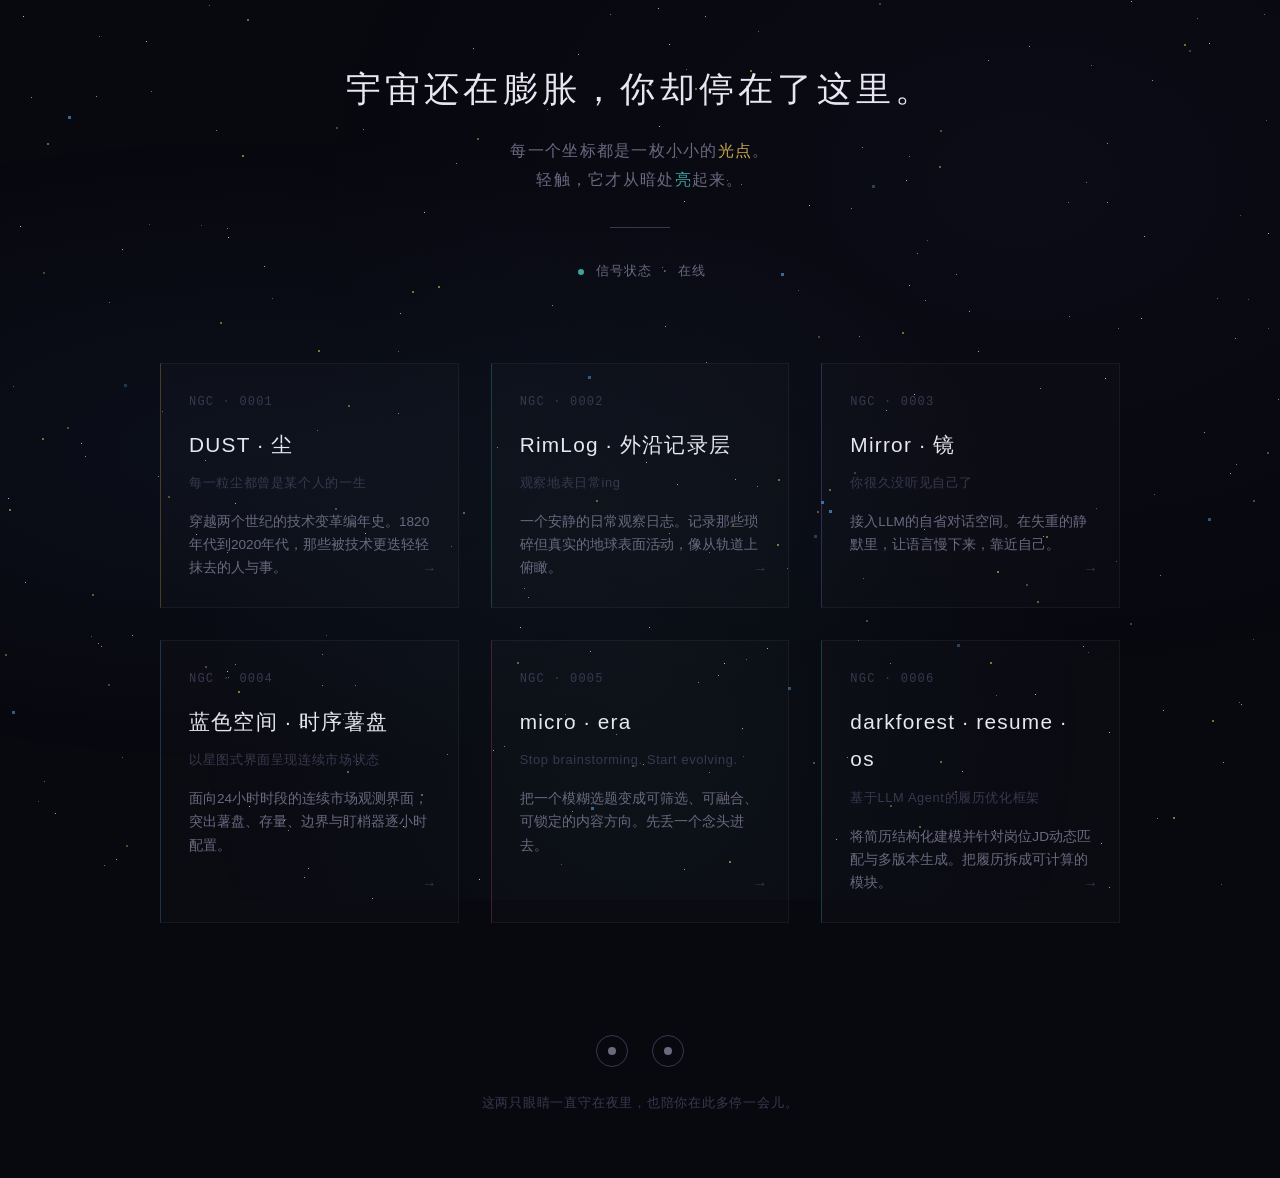
==== index.html @ 746254e3 "kookat deep space station" ====
<!DOCTYPE html>
<html lang="zh-CN">
<head>
<meta charset="UTF-8">
<meta name="viewport" content="width=device-width, initial-scale=1.0">
<title>kookat · 深空观测站</title>
<meta name="description" content="深空中几处微小的光 · 散落在广袤虚空里的坐标节点">
<link rel="stylesheet" href="assets/css/shared.css">
<style>
  .hub-galaxy {
    min-height: 100vh;
    display: flex;
    flex-direction: column;
    align-items: center;
    justify-content: center;
    text-align: center;
    position: relative;
    z-index: 1;
    padding: 4rem 2rem;
  }

  .hub-intro {
    max-width: 620px;
    margin-bottom: 5rem;
  }

  .hub-intro h1 {
    font-size: 2.2rem;
    letter-spacing: 0.12em;
    color: var(--star-white);
    margin-bottom: 1.5rem;
    font-weight: 300;
  }

  .hub-intro h1 em {
    font-style: normal;
    color: var(--accent-gold);
  }

  .hub-intro .tagline {
    font-size: 1rem;
    color: var(--star-dim);
    letter-spacing: 0.08em;
    line-height: 1.8;
  }

  .ngc-grid {
    display: grid;
    grid-template-columns: repeat(auto-fit, minmax(280px, 1fr));
    gap: 2rem;
    max-width: 960px;
    width: 100%;
    margin-bottom: 3rem;
  }

  .ngc-node {
    position: relative;
    text-align: left;
    padding: 1.75rem;
    border: 1px solid rgba(255, 255, 255, 0.05);
    background: rgba(255, 255, 255, 0.015);
    transition: all 0.4s ease;
    cursor: pointer;
    display: block;
    color: inherit;
    text-decoration: none;
  }

  .ngc-node:hover {
    border-color: rgba(255, 255, 255, 0.15);
    background: rgba(255, 255, 255, 0.03);
    transform: translateY(-2px);
    box-shadow: 0 8px 40px rgba(0, 0, 0, 0.3);
  }

  .ngc-node .ngc-id {
    font-family: "SF Mono", "Cascadia Code", "Consolas", monospace;
    font-size: 0.75rem;
    color: var(--star-faint);
    letter-spacing: 0.1em;
    margin-bottom: 0.75rem;
  }

  .ngc-node .ngc-name {
    font-size: 1.3rem;
    font-weight: 300;
    letter-spacing: 0.06em;
    margin-bottom: 0.5rem;
    color: var(--star-white);
  }

  .ngc-node .ngc-subtitle {
    font-size: 0.8rem;
    color: var(--star-faint);
    letter-spacing: 0.05em;
  }

  .ngc-node .ngc-desc {
    font-size: 0.85rem;
    color: var(--star-dim);
    margin-top: 1rem;
    line-height: 1.7;
  }

  .ngc-node .ngc-arrow {
    position: absolute;
    right: 1.5rem;
    bottom: 1.5rem;
    color: var(--star-faint);
    font-family: monospace;
    font-size: 0.9rem;
    transition: all 0.3s ease;
  }

  .ngc-node:hover .ngc-arrow {
    color: var(--accent-gold);
    transform: translateX(4px);
  }

  .ngc-node.accent-blue { border-left: 1px solid rgba(74, 143, 204, 0.3); }
  .ngc-node.accent-teal { border-left: 1px solid rgba(61, 165, 160, 0.3); }
  .ngc-node.accent-gold { border-left: 1px solid rgba(201, 168, 76, 0.3); }
  .ngc-node.accent-rose { border-left: 1px solid rgba(184, 74, 108, 0.3); }
  .ngc-node.accent-lavender { border-left: 1px solid rgba(123, 111, 207, 0.3); }

  .hub-footer {
    margin-top: 4rem;
    text-align: center;
  }

  .hub-footer .eyes {
    display: flex;
    gap: 1.5rem;
    justify-content: center;
    margin-bottom: 1.5rem;
  }

  .hub-footer .eye {
    width: 32px;
    height: 32px;
    border-radius: 50%;
    border: 1px solid var(--star-faint);
    position: relative;
    transition: all 0.3s ease;
  }

  .hub-footer .eye::after {
    content: '';
    position: absolute;
    top: 50%;
    left: 50%;
    width: 8px;
    height: 8px;
    background: var(--star-dim);
    border-radius: 50%;
    transform: translate(-50%, -50%);
    transition: all 0.3s ease;
  }

  .hub-footer:hover .eye::after {
    background: var(--accent-gold);
  }

  .hub-footer .footer-text {
    font-size: 0.8rem;
    color: var(--star-faint);
    letter-spacing: 0.06em;
  }

  .pulse-dot {
    display: inline-block;
    width: 6px;
    height: 6px;
    border-radius: 50%;
    background: var(--accent-teal);
    margin: 0 4px;
    animation: pulse 2s ease-in-out infinite;
  }

  @keyframes pulse {
    0%, 100% { opacity: 0.3; transform: scale(0.8); }
    50% { opacity: 1; transform: scale(1.3); }
  }

  @media (max-width: 768px) {
    .hub-galaxy { padding: 3rem 1rem; }
    .hub-intro h1 { font-size: 1.6rem; }
    .ngc-grid { grid-template-columns: 1fr; gap: 1rem; }
  }
</style>
</head>
<body>

<div class="hub-galaxy">
  <div class="hub-intro fade-in">
    <h1>宇宙还在膨胀，你却停在了这里。</h1>
    <p class="tagline">
      每一个坐标都是一枚小小的<span class="text-gold">光点</span>。<br>
      轻触，它才从暗处<span class="text-teal">亮</span>起来。
    </p>
    <div class="divider divider-centered"></div>
    <p class="tagline mono" style="font-size: 0.8rem;">
      <span class="pulse-dot"></span> 信号状态 · 在线
    </p>
  </div>

  <div class="ngc-grid">
    <a href="dust/" class="ngc-node accent-gold fade-in delay-1">
      <div class="ngc-id">NGC · 0001</div>
      <div class="ngc-name">DUST · 尘</div>
      <div class="ngc-subtitle">每一粒尘都曾是某个人的一生</div>
      <div class="ngc-desc">穿越两个世纪的技术变革编年史。1820年代到2020年代，那些被技术更迭轻轻抹去的人与事。</div>
      <div class="ngc-arrow">→</div>
    </a>

    <a href="rimlog/" class="ngc-node accent-teal fade-in delay-2">
      <div class="ngc-id">NGC · 0002</div>
      <div class="ngc-name">RimLog · 外沿记录层</div>
      <div class="ngc-subtitle">观察地表日常ing</div>
      <div class="ngc-desc">一个安静的日常观察日志。记录那些琐碎但真实的地球表面活动，像从轨道上俯瞰。</div>
      <div class="ngc-arrow">→</div>
    </a>

    <a href="mirror/" class="ngc-node accent-lavender fade-in delay-3">
      <div class="ngc-id">NGC · 0003</div>
      <div class="ngc-name">Mirror · 镜</div>
      <div class="ngc-subtitle">你很久没听见自己了</div>
      <div class="ngc-desc">接入LLM的自省对话空间。在失重的静默里，让语言慢下来，靠近自己。</div>
      <div class="ngc-arrow">→</div>
    </a>

    <a href="bluespace/" class="ngc-node accent-blue fade-in delay-4">
      <div class="ngc-id">NGC · 0004</div>
      <div class="ngc-name">蓝色空间 · 时序薯盘</div>
      <div class="ngc-subtitle">以星图式界面呈现连续市场状态</div>
      <div class="ngc-desc">面向24小时时段的连续市场观测界面，突出薯盘、存量、边界与盯梢器逐小时配置。</div>
      <div class="ngc-arrow">→</div>
    </a>

    <a href="microera/" class="ngc-node accent-rose fade-in delay-5">
      <div class="ngc-id">NGC · 0005</div>
      <div class="ngc-name">micro · era</div>
      <div class="ngc-subtitle">Stop brainstorming. Start evolving.</div>
      <div class="ngc-desc">把一个模糊选题变成可筛选、可融合、可锁定的内容方向。先丢一个念头进去。</div>
      <div class="ngc-arrow">→</div>
    </a>

    <a href="resume/" class="ngc-node accent-teal fade-in delay-5">
      <div class="ngc-id">NGC · 0006</div>
      <div class="ngc-name">darkforest · resume · os</div>
      <div class="ngc-subtitle">基于LLM Agent的履历优化框架</div>
      <div class="ngc-desc">将简历结构化建模并针对岗位JD动态匹配与多版本生成。把履历拆成可计算的模块。</div>
      <div class="ngc-arrow">→</div>
    </a>
  </div>

  <div class="hub-footer fade-in delay-5">
    <div class="eyes">
      <div class="eye"></div>
      <div class="eye"></div>
    </div>
    <p class="footer-text">
      这两只眼睛一直守在夜里，也陪你在此多停一会儿。
    </p>
  </div>
</div>

<script src="assets/js/shared.js"></script>
</body>
</html>
---- assets/css/shared.css ----
/* === kookat Deep Space Shared Styles === */
/* Self-contained, no external CDN, China-accessible */

:root {
  --space-black: #08080f;
  --space-deep: #0d0d1a;
  --space-blue: #0a1628;
  --nebula-purple: #1a1035;
  --star-white: #e8e6f0;
  --star-dim: #6b6880;
  --star-faint: #3a3850;
  --accent-gold: #c9a84c;
  --accent-blue: #4a8fcc;
  --accent-teal: #3da5a0;
  --accent-rose: #b84a6c;
  --accent-lavender: #7b6fcf;
  --glow-blue: rgba(74, 143, 204, 0.3);
  --glow-gold: rgba(201, 168, 76, 0.25);
  --glow-teal: rgba(61, 165, 160, 0.2);
  --glow-rose: rgba(184, 74, 108, 0.2);
}

*, *::before, *::after {
  margin: 0;
  padding: 0;
  box-sizing: border-box;
}

html {
  scroll-behavior: smooth;
  font-size: 16px;
}

body {
  background: var(--space-black);
  color: var(--star-white);
  font-family: "PingFang SC", "Hiragino Sans GB", "Microsoft YaHei", "Noto Sans SC", "WenQuanYi Micro Hei", -apple-system, BlinkMacSystemFont, "Segoe UI", sans-serif;
  line-height: 1.8;
  min-height: 100vh;
  overflow-x: hidden;
  -webkit-font-smoothing: antiali;
  -moz-osx-font-smoothing: grayscale;
}

.mono {
  font-family: "SF Mono", "Cascadia Code", "Fira Code", "Consolas", "Courier New", monospace;
}

::selection {
  background: var(--accent-gold);
  color: var(--space-black);
}

a {
  color: var(--accent-teal);
  text-decoration: none;
  transition: color 0.3s ease, text-shadow 0.3s ease;
}

a:hover {
  color: var(--accent-gold);
  text-shadow: 0 0 8px var(--glow-gold);
}

/* === Starfield Background === */
.stars-container {
  position: fixed;
  top: 0;
  left: 0;
  width: 100%;
  height: 100%;
  pointer-events: none;
  z-index: 0;
  overflow: hidden;
}

.stars {
  position: absolute;
  width: 1px;
  height: 1px;
  background: transparent;
  box-shadow: var(--stars-small);
  animation: twinkle 4s ease-in-out infinite alternate;
}

.stars::after {
  content: '';
  position: absolute;
  top: 0;
  left: 0;
  width: 2px;
  height: 2px;
  background: transparent;
  box-shadow: var(--stars-medium);
  animation: twinkle 7s ease-in-out infinite alternate-reverse;
}

.stars::before {
  content: '';
  position: absolute;
  top: 0;
  left: 0;
  width: 3px;
  height: 3px;
  background: transparent;
  box-shadow: var(--stars-big);
  animation: twinkle 10s ease-in-out infinite alternate;
}

@keyframes twinkle {
  0% { opacity: 0.3; }
  100% { opacity: 1; }
}

/* === Nebula Gradient Backgrounds === */
.bg-nebula {
  position: fixed;
  top: 0;
  left: 0;
  width: 100%;
  height: 100%;
  pointer-events: none;
  z-index: -1;
  background:
    radial-gradient(ellipse at 20% 50%, rgba(74, 143, 204, 0.06) 0%, transparent 50%),
    radial-gradient(ellipse at 80% 20%, rgba(123, 111, 207, 0.04) 0%, transparent 50%),
    radial-gradient(ellipse at 50% 80%, rgba(61, 165, 160, 0.05) 0%, transparent 50%);
}

/* === Typography === */
h1, h2, h3, h4, h5, h6 {
  font-weight: 400;
  letter-spacing: 0.04em;
  line-height: 1.4;
}

h1 { font-size: 2.5rem; }
h2 { font-size: 1.8rem; }
h3 { font-size: 1.4rem; }

.text-dim { color: var(--star-dim); }
.text-faint { color: var(--star-faint); }
.text-gold { color: var(--accent-gold); }
.text-blue { color: var(--accent-blue); }
.text-teal { color: var(--accent-teal); }
.text-rose { color: var(--accent-rose); }
.text-lavender { color: var(--accent-lavender); }

/* === Buttons === */
.btn {
  display: inline-flex;
  align-items: center;
  gap: 0.5rem;
  padding: 0.75rem 1.5rem;
  border: 1px solid var(--star-faint);
  background: rgba(255, 255, 255, 0.03);
  color: var(--star-white);
  font-family: inherit;
  font-size: 0.95rem;
  cursor: pointer;
  transition: all 0.3s ease;
  letter-spacing: 0.03em;
}

.btn:hover {
  border-color: var(--accent-gold);
  background: rgba(201, 168, 76, 0.08);
  color: var(--accent-gold);
}

.btn-primary {
  border-color: var(--accent-teal);
  background: rgba(61, 165, 160, 0.1);
  color: var(--accent-teal);
}

.btn-primary:hover {
  background: rgba(61, 165, 160, 0.2);
  color: #fff;
}

/* === Content Wrapper === */
.content-wrapper {
  position: relative;
  z-index: 1;
  max-width: 800px;
  margin: 0 auto;
  padding: 2rem;
}

/* === Fade-in Animation === */
.fade-in {
  opacity: 0;
  transform: translateY(20px);
  animation: fadeInUp 0.8s ease forwards;
}

@keyframes fadeInUp {
  to {
    opacity: 1;
    transform: translateY(0);
  }
}

.delay-1 { animation-delay: 0.2s; }
.delay-2 { animation-delay: 0.4s; }
.delay-3 { animation-delay: 0.6s; }
.delay-4 { animation-delay: 0.8s; }
.delay-5 { animation-delay: 1.0s; }

/* === Divider === */
.divider {
  width: 60px;
  height: 1px;
  background: var(--star-faint);
  margin: 2rem 0;
}

.divider-centered {
  margin: 2rem auto;
}

/* === Section === */
.section {
  padding: 4rem 0;
  position: relative;
  z-index: 1;
}

/* === Glass Card === */
.glass-card {
  background: rgba(255, 255, 255, 0.02);
  border: 1px solid rgba(255, 255, 255, 0.06);
  padding: 2rem;
  backdrop-filter: blur(10px);
  transition: border-color 0.3s ease, background 0.3s ease;
}

.glass-card:hover {
  border-color: rgba(255, 255, 255, 0.12);
  background: rgba(255, 255, 255, 0.04);
}

/* === Scrollbar === */
::-webkit-scrollbar {
  width: 6px;
}

::-webkit-scrollbar-track {
  background: var(--space-black);
}

::-webkit-scrollbar-thumb {
  background: var(--star-faint);
  border-radius: 3px;
}

::-webkit-scrollbar-thumb:hover {
  background: var(--star-dim);
}

/* === Responsive === */
@media (max-width: 768px) {
  html { font-size: 14px; }
  .content-wrapper { padding: 1.5rem; }
  h1 { font-size: 2rem; }
  h2 { font-size: 1.5rem; }
  .section { padding: 2.5rem 0; }
}
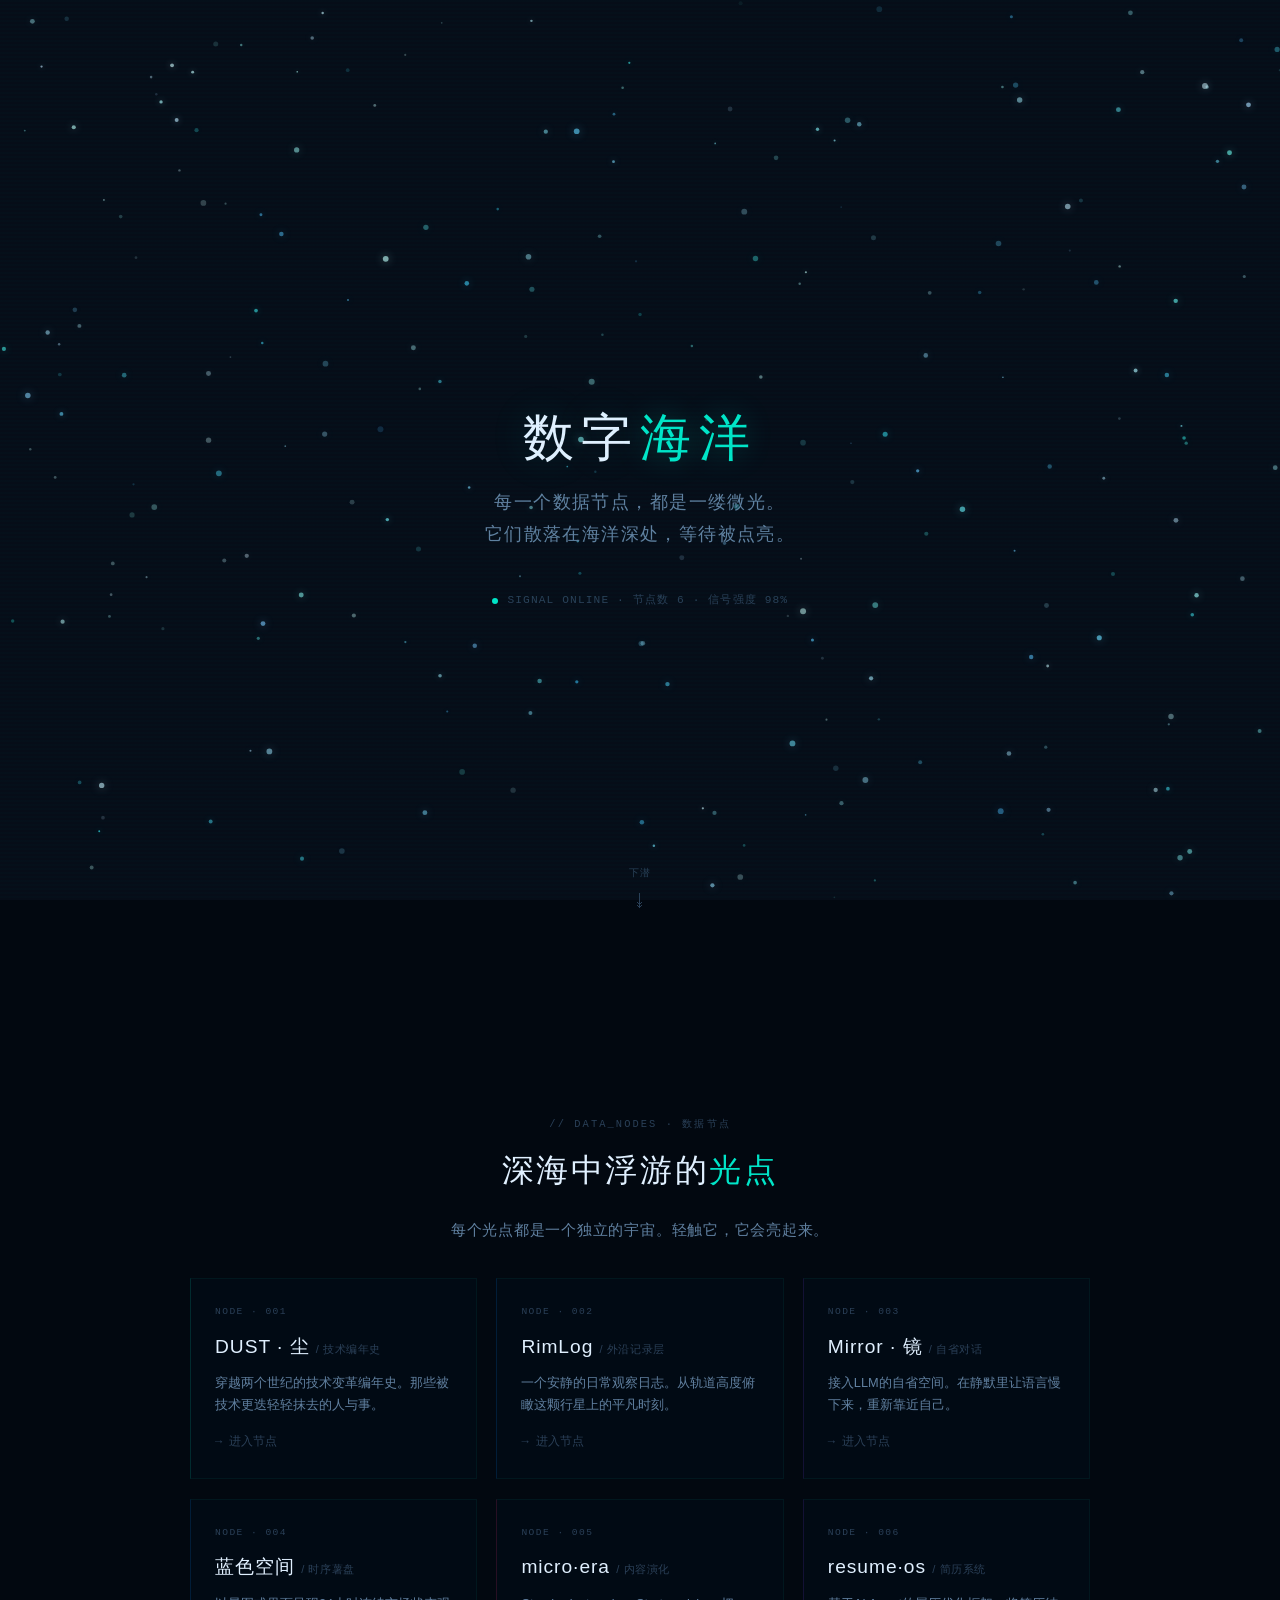
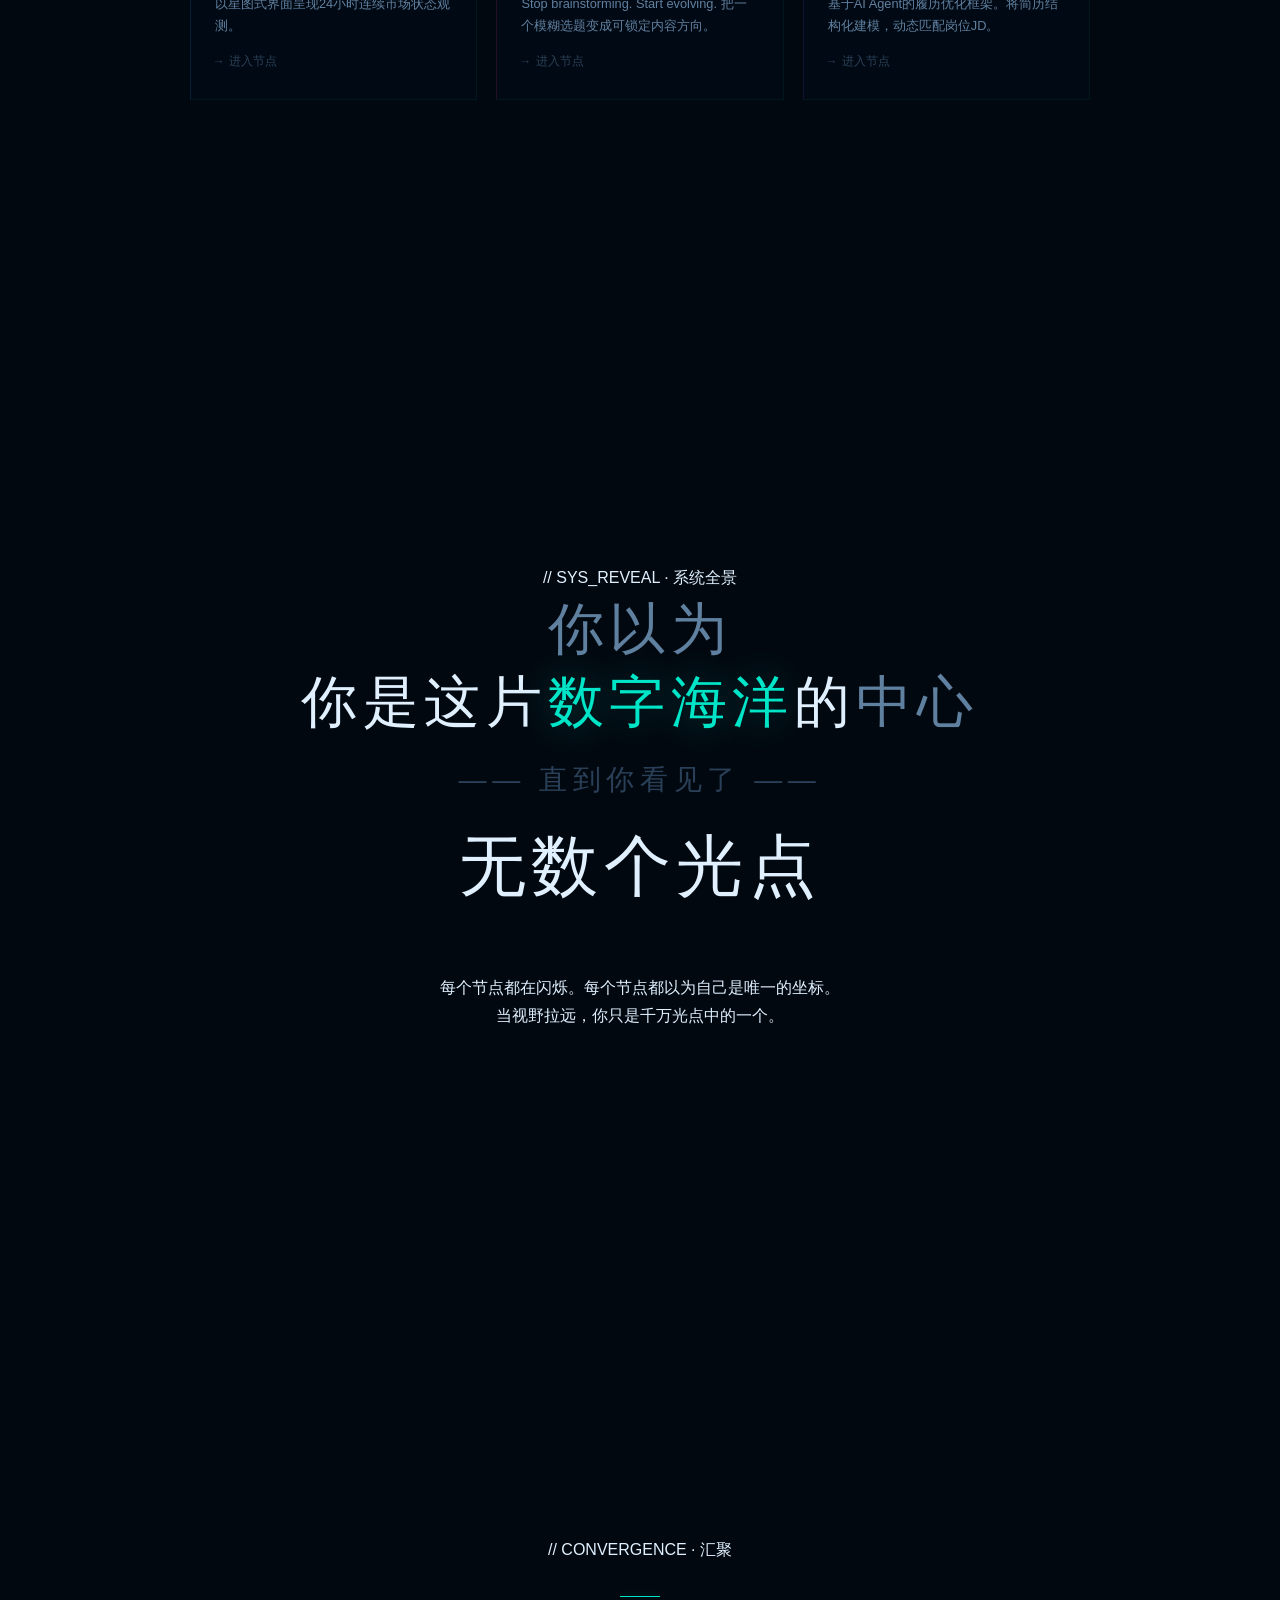
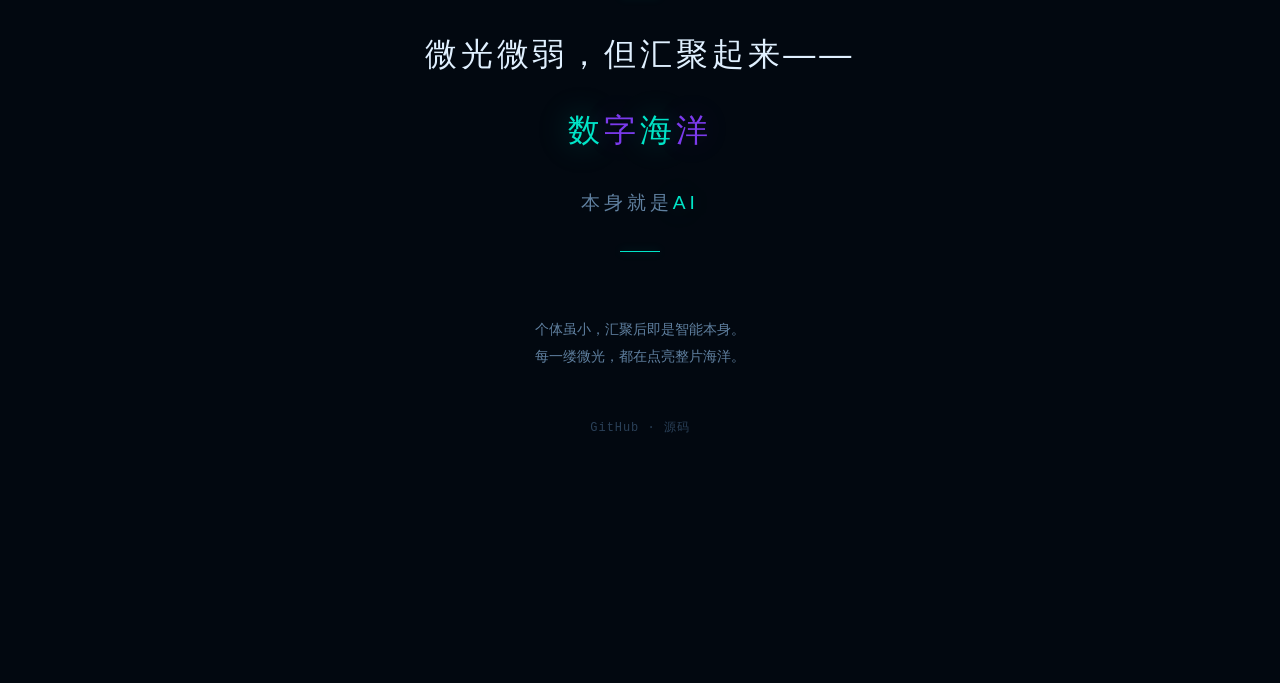
==== commit 5b13859b: "修复子站背景分色 & 返回链接文字 & 重写 RimLog 船舶主题 + 世界海图" ====
--- a/index.html
+++ b/index.html
@@ -3,268 +3,522 @@
 <head>
 <meta charset="UTF-8">
 <meta name="viewport" content="width=device-width, initial-scale=1.0">
-<title>kookat · 深空观测站</title>
-<meta name="description" content="深空中几处微小的光 · 散落在广袤虚空里的坐标节点">
+<title>Digital Ocean · 数字海洋中的微光</title>
+<meta name="description" content="每个数据节点都是一缕微光 · 散落在数字海洋深处的坐标">
 <link rel="stylesheet" href="assets/css/shared.css">
 <style>
-  .hub-galaxy {
+  /* === Hero - Surface Layer === */
+  .hero {
+    position: relative;
+    z-index: 1;
     min-height: 100vh;
     display: flex;
     flex-direction: column;
     align-items: center;
     justify-content: center;
     text-align: center;
+    padding: 2rem;
+  }
+
+  .hero .depth-gauge {
+    position: fixed;
+    right: 1rem;
+    top: 50%;
+    transform: translateY(-50%);
+    display: flex;
+    flex-direction: column;
+    align-items: center;
+    gap: 0.3rem;
+    z-index: 100;
+    opacity: 0.6;
+  }
+
+  .hero .depth-gauge .dg-line {
+    width: 1px;
+    height: 30px;
+    background: linear-gradient(to bottom, rgba(0,229,200,0.3), transparent);
+  }
+
+  .hero .depth-gauge .dg-label {
+    font-family: monospace;
+    font-size: 0.6rem;
+    color: var(--text-faint);
+    writing-mode: vertical-rl;
+    letter-spacing: 0.15em;
+  }
+
+  .hero .depth-gauge .dg-value {
+    font-family: monospace;
+    font-size: 0.7rem;
+    color: var(--cyber-cyan);
+    font-weight: 500;
+  }
+
+  .hero h1 {
+    font-size: 3.2rem;
+    font-weight: 200;
+    letter-spacing: 0.15em;
+    margin-bottom: 1rem;
+    text-shadow: 0 0 40px rgba(0,229,200,0.15);
+  }
+
+  .hero h1 .accent {
+    color: var(--cyber-cyan);
+    text-shadow: 0 0 30px var(--neon-glow);
+  }
+
+  .hero .sub {
+    font-size: 1.1rem;
+    color: var(--text-dim);
+    letter-spacing: 0.08em;
+    font-weight: 300;
+    max-width: 520px;
+    line-height: 1.8;
+  }
+
+  .hero .status-bar {
+    margin-top: 2.5rem;
+    display: flex;
+    align-items: center;
+    gap: 0.6rem;
+    font-family: monospace;
+    font-size: 0.7rem;
+    color: var(--text-faint);
+    letter-spacing: 0.1em;
+  }
+
+  .hero .status-bar .dot {
+    width: 6px;
+    height: 6px;
+    border-radius: 50%;
+    background: var(--cyber-cyan);
+    animation: pulse-dot 2s ease-in-out infinite;
+  }
+
+  @keyframes pulse-dot {
+    0%, 100% { opacity: 0.3; box-shadow: 0 0 6px var(--cyber-cyan); }
+    50% { opacity: 1; box-shadow: 0 0 16px var(--cyber-cyan); }
+  }
+
+  .scroll-hint {
+    position: absolute;
+    bottom: 2.5rem;
+    left: 50%;
+    transform: translateX(-50%);
+    color: var(--text-faint);
+    font-family: monospace;
+    font-size: 0.65rem;
+    letter-spacing: 0.12em;
+    animation: float-down 2.5s ease-in-out infinite;
+    display: flex;
+    flex-direction: column;
+    align-items: center;
+    gap: 0.4rem;
+  }
+
+  .scroll-hint .arrow {
+    font-size: 1rem;
+    animation: float-down 2.5s ease-in-out infinite 0.5s;
+  }
+
+  @keyframes float-down {
+    0%, 100% { transform: translateY(0); opacity: 0.4; }
+    50% { transform: translateY(8px); opacity: 0.9; }
+  }
+
+  @keyframes float-down-arrow {
+    0%, 100% { transform: translateX(-50%) translateY(0); opacity: 0.4; }
+    50% { transform: translateX(-50%) translateY(8px); opacity: 0.9; }
+  }
+
+  /* === Sections === */
+  .ocean-section {
     position: relative;
     z-index: 1;
+    min-height: 100vh;
+    display: flex;
+    flex-direction: column;
+    align-items: center;
+    justify-content: center;
     padding: 4rem 2rem;
-  }
-
-  .hub-intro {
-    max-width: 620px;
-    margin-bottom: 5rem;
-  }
-
-  .hub-intro h1 {
-    font-size: 2.2rem;
-    letter-spacing: 0.12em;
-    color: var(--star-white);
+    text-align: center;
+  }
+
+  .ocean-section .section-label {
+    font-family: monospace;
+    font-size: 0.65rem;
+    color: var(--text-faint);
+    letter-spacing: 0.2em;
+    margin-bottom: 1rem;
+  }
+
+  .ocean-section h2 {
+    font-size: 2rem;
+    font-weight: 300;
+    letter-spacing: 0.08em;
     margin-bottom: 1.5rem;
-    font-weight: 300;
-  }
-
-  .hub-intro h1 em {
-    font-style: normal;
-    color: var(--accent-gold);
-  }
-
-  .hub-intro .tagline {
-    font-size: 1rem;
-    color: var(--star-dim);
-    letter-spacing: 0.08em;
-    line-height: 1.8;
-  }
-
-  .ngc-grid {
+  }
+
+  .ocean-section .lead {
+    max-width: 580px;
+    color: var(--text-dim);
+    font-size: 0.95rem;
+    line-height: 2;
+    letter-spacing: 0.05em;
+  }
+
+  /* === Data Nodes Grid (Sub-sites) === */
+  .nodes-grid {
     display: grid;
-    grid-template-columns: repeat(auto-fit, minmax(280px, 1fr));
-    gap: 2rem;
-    max-width: 960px;
+    grid-template-columns: repeat(auto-fit, minmax(260px, 1fr));
+    gap: 1.2rem;
+    max-width: 900px;
     width: 100%;
-    margin-bottom: 3rem;
-  }
-
-  .ngc-node {
+    margin-top: 2rem;
+  }
+
+  .node-card {
     position: relative;
+    padding: 1.5rem;
+    border: 1px solid rgba(0, 229, 200, 0.06);
+    background: rgba(0, 136, 255, 0.02);
     text-align: left;
-    padding: 1.75rem;
-    border: 1px solid rgba(255, 255, 255, 0.05);
-    background: rgba(255, 255, 255, 0.015);
     transition: all 0.4s ease;
     cursor: pointer;
     display: block;
     color: inherit;
     text-decoration: none;
-  }
-
-  .ngc-node:hover {
-    border-color: rgba(255, 255, 255, 0.15);
-    background: rgba(255, 255, 255, 0.03);
-    transform: translateY(-2px);
-    box-shadow: 0 8px 40px rgba(0, 0, 0, 0.3);
-  }
-
-  .ngc-node .ngc-id {
-    font-family: "SF Mono", "Cascadia Code", "Consolas", monospace;
-    font-size: 0.75rem;
-    color: var(--star-faint);
-    letter-spacing: 0.1em;
-    margin-bottom: 0.75rem;
-  }
-
-  .ngc-node .ngc-name {
-    font-size: 1.3rem;
-    font-weight: 300;
-    letter-spacing: 0.06em;
-    margin-bottom: 0.5rem;
-    color: var(--star-white);
-  }
-
-  .ngc-node .ngc-subtitle {
-    font-size: 0.8rem;
-    color: var(--star-faint);
-    letter-spacing: 0.05em;
-  }
-
-  .ngc-node .ngc-desc {
-    font-size: 0.85rem;
-    color: var(--star-dim);
-    margin-top: 1rem;
-    line-height: 1.7;
-  }
-
-  .ngc-node .ngc-arrow {
-    position: absolute;
-    right: 1.5rem;
-    bottom: 1.5rem;
-    color: var(--star-faint);
-    font-family: monospace;
-    font-size: 0.9rem;
-    transition: all 0.3s ease;
-  }
-
-  .ngc-node:hover .ngc-arrow {
-    color: var(--accent-gold);
-    transform: translateX(4px);
-  }
-
-  .ngc-node.accent-blue { border-left: 1px solid rgba(74, 143, 204, 0.3); }
-  .ngc-node.accent-teal { border-left: 1px solid rgba(61, 165, 160, 0.3); }
-  .ngc-node.accent-gold { border-left: 1px solid rgba(201, 168, 76, 0.3); }
-  .ngc-node.accent-rose { border-left: 1px solid rgba(184, 74, 108, 0.3); }
-  .ngc-node.accent-lavender { border-left: 1px solid rgba(123, 111, 207, 0.3); }
-
-  .hub-footer {
-    margin-top: 4rem;
-    text-align: center;
-  }
-
-  .hub-footer .eyes {
-    display: flex;
-    gap: 1.5rem;
-    justify-content: center;
-    margin-bottom: 1.5rem;
-  }
-
-  .hub-footer .eye {
-    width: 32px;
-    height: 32px;
-    border-radius: 50%;
-    border: 1px solid var(--star-faint);
-    position: relative;
-    transition: all 0.3s ease;
-  }
-
-  .hub-footer .eye::after {
+    overflow: hidden;
+  }
+
+  .node-card::before {
     content: '';
     position: absolute;
-    top: 50%;
-    left: 50%;
-    width: 8px;
-    height: 8px;
-    background: var(--star-dim);
-    border-radius: 50%;
-    transform: translate(-50%, -50%);
+    top: 0;
+    left: 0;
+    width: 100%;
+    height: 1px;
+    background: linear-gradient(90deg, transparent, var(--cyber-cyan), transparent);
+    opacity: 0;
+    transition: opacity 0.4s ease;
+  }
+
+  .node-card:hover::before {
+    opacity: 1;
+  }
+
+  .node-card:hover {
+    border-color: rgba(0, 229, 200, 0.2);
+    background: rgba(0, 136, 255, 0.05);
+    transform: translateY(-3px);
+    box-shadow: 0 10px 50px rgba(0, 0, 0, 0.3);
+  }
+
+  .node-card .node-id {
+    font-family: monospace;
+    font-size: 0.6rem;
+    color: var(--text-faint);
+    letter-spacing: 0.15em;
+    margin-bottom: 0.6rem;
+  }
+
+  .node-card .node-name {
+    font-size: 1.2rem;
+    font-weight: 300;
+    letter-spacing: 0.05em;
+    color: var(--text-primary);
+    margin-bottom: 0.3rem;
+  }
+
+  .node-card .node-name .tag {
+    font-size: 0.7rem;
+    color: var(--text-faint);
+    letter-spacing: 0.05em;
+  }
+
+  .node-card .node-desc {
+    font-size: 0.8rem;
+    color: var(--text-dim);
+    line-height: 1.7;
+    margin-top: 0.5rem;
+  }
+
+  .node-card .node-arrow {
+    margin-top: 1rem;
+    font-size: 0.75rem;
+    color: var(--text-faint);
+    font-family: monospace;
     transition: all 0.3s ease;
-  }
-
-  .hub-footer:hover .eye::after {
-    background: var(--accent-gold);
-  }
-
-  .hub-footer .footer-text {
-    font-size: 0.8rem;
-    color: var(--star-faint);
-    letter-spacing: 0.06em;
-  }
-
-  .pulse-dot {
     display: inline-block;
-    width: 6px;
-    height: 6px;
-    border-radius: 50%;
-    background: var(--accent-teal);
-    margin: 0 4px;
-    animation: pulse 2s ease-in-out infinite;
-  }
-
-  @keyframes pulse {
-    0%, 100% { opacity: 0.3; transform: scale(0.8); }
-    50% { opacity: 1; transform: scale(1.3); }
-  }
-
+  }
+
+  .node-card:hover .node-arrow {
+    color: var(--cyber-cyan);
+    transform: translateX(6px);
+  }
+
+  .node-card.cyan-hover { border-left: 1px solid rgba(0, 229, 200, 0.15); }
+  .node-card.blue-hover { border-left: 1px solid rgba(0, 136, 255, 0.15); }
+  .node-card.purple-hover { border-left: 1px solid rgba(124, 58, 237, 0.15); }
+  .node-card.pink-hover { border-left: 1px solid rgba(255, 45, 120, 0.15); }
+
+  /* === The Reveal Section === */
+  .reveal-section {
+    position: relative;
+    z-index: 1;
+    min-height: 120vh;
+    display: flex;
+    flex-direction: column;
+    align-items: center;
+    justify-content: center;
+    padding: 4rem 2rem;
+    text-align: center;
+  }
+
+  .reveal-section .big-text {
+    font-size: 3.5rem;
+    font-weight: 100;
+    letter-spacing: 0.1em;
+    line-height: 1.3;
+    margin-bottom: 2rem;
+  }
+
+  .reveal-section .big-text .highlight {
+    color: var(--cyber-cyan);
+    text-shadow: 0 0 40px var(--neon-glow);
+  }
+
+  .reveal-section .big-text .dim-highlight {
+    color: var(--text-dim);
+  }
+
+  .reveal-section .big-text .tk {
+    display: inline-block;
+    animation: flicker 4s ease-in-out infinite;
+  }
+
+  @keyframes flicker {
+    0%, 100% { opacity: 1; }
+    3% { opacity: 0.3; }
+    6% { opacity: 1; }
+    7% { opacity: 0.5; }
+    10% { opacity: 1; }
+    50% { opacity: 1; }
+  }
+
+  /* === Convergence Section === */
+  .convergence {
+    position: relative;
+    z-index: 1;
+    min-height: 100vh;
+    display: flex;
+    flex-direction: column;
+    align-items: center;
+    justify-content: center;
+    padding: 4rem 2rem;
+    text-align: center;
+  }
+
+  .convergence .final-text {
+    font-size: 2rem;
+    font-weight: 200;
+    letter-spacing: 0.12em;
+    line-height: 1.6;
+    max-width: 600px;
+  }
+
+  .convergence .final-text .glow {
+    color: var(--cyber-cyan);
+    text-shadow: 0 0 30px var(--neon-glow), 0 0 60px rgba(0, 229, 200, 0.15);
+  }
+
+  .convergence .final-text .glow-purple {
+    color: var(--cyber-purple);
+    text-shadow: 0 0 30px var(--neon-purple), 0 0 60px rgba(124, 58, 237, 0.15);
+  }
+
+  .convergence .breaker {
+    width: 40px;
+    height: 1px;
+    background: var(--cyber-cyan);
+    margin: 2rem auto;
+    box-shadow: 0 0 10px var(--neon-glow);
+  }
+
+  .convergence .footer-links {
+    margin-top: 3rem;
+    display: flex;
+    gap: 1.5rem;
+    flex-wrap: wrap;
+    justify-content: center;
+    font-family: monospace;
+    font-size: 0.75rem;
+  }
+
+  .convergence .footer-links a {
+    color: var(--text-faint);
+    letter-spacing: 0.08em;
+    transition: all 0.3s;
+  }
+
+  .convergence .footer-links a:hover {
+    color: var(--cyber-cyan);
+  }
+
+  /* === Spacer for scroll depth === */
+  .spacer {
+    height: 1px;
+  }
+
+  /* === Responsive === */
   @media (max-width: 768px) {
-    .hub-galaxy { padding: 3rem 1rem; }
-    .hub-intro h1 { font-size: 1.6rem; }
-    .ngc-grid { grid-template-columns: 1fr; gap: 1rem; }
+    .hero h1 { font-size: 2.2rem; }
+    .nodes-grid { grid-template-columns: 1fr; }
+    .reveal-section .big-text { font-size: 2rem; }
+    .convergence .final-text { font-size: 1.3rem; }
+    .hero .depth-gauge { display: none; }
   }
 </style>
 </head>
 <body>
 
-<div class="hub-galaxy">
-  <div class="hub-intro fade-in">
-    <h1>宇宙还在膨胀，你却停在了这里。</h1>
-    <p class="tagline">
-      每一个坐标都是一枚小小的<span class="text-gold">光点</span>。<br>
-      轻触，它才从暗处<span class="text-teal">亮</span>起来。
+<!-- Depth gauge -->
+<div class="depth-gauge" id="depthGauge">
+  <div class="dg-label">DEPTH</div>
+  <div class="dg-line"></div>
+  <div class="dg-value" id="depthValue">0m</div>
+</div>
+
+<!-- === HERO: Surface Layer === -->
+<section class="hero" id="hero">
+  <h1>数字<span class="accent">海洋</span></h1>
+  <p class="sub">
+    每一个数据节点，都是一缕微光。<br>
+    它们散落在海洋深处，等待被点亮。
+  </p>
+  <div class="status-bar">
+    <span class="dot"></span>
+    <span>SIGNAL ONLINE · 节点数 6 · 信号强度 98%</span>
+  </div>
+  <div class="scroll-hint">
+    <span>下潜</span>
+    <span class="arrow">↡</span>
+  </div>
+</section>
+
+<!-- === SECTION 1: Data Nodes === -->
+<section class="ocean-section" id="nodes">
+  <div class="section-label">// DATA_NODES · 数据节点</div>
+  <h2>深海中浮游的<span class="text-cyber">光点</span></h2>
+  <p class="lead">
+    每个光点都是一个独立的宇宙。轻触它，它会亮起来。
+  </p>
+
+  <div class="nodes-grid">
+    <a href="dust/" class="node-card cyan-hover">
+      <div class="node-id">NODE · 001</div>
+      <div class="node-name">DUST · 尘 <span class="tag">/ 技术编年史</span></div>
+      <div class="node-desc">穿越两个世纪的技术变革编年史。那些被技术更迭轻轻抹去的人与事。</div>
+      <div class="node-arrow">→ 进入节点</div>
+    </a>
+
+    <a href="rimlog/" class="node-card blue-hover">
+      <div class="node-id">NODE · 002</div>
+      <div class="node-name">RimLog <span class="tag">/ 外沿记录层</span></div>
+      <div class="node-desc">一个安静的日常观察日志。从轨道高度俯瞰这颗行星上的平凡时刻。</div>
+      <div class="node-arrow">→ 进入节点</div>
+    </a>
+
+    <a href="mirror/" class="node-card purple-hover">
+      <div class="node-id">NODE · 003</div>
+      <div class="node-name">Mirror · 镜 <span class="tag">/ 自省对话</span></div>
+      <div class="node-desc">接入LLM的自省空间。在静默里让语言慢下来，重新靠近自己。</div>
+      <div class="node-arrow">→ 进入节点</div>
+    </a>
+
+    <a href="bluespace/" class="node-card blue-hover">
+      <div class="node-id">NODE · 004</div>
+      <div class="node-name">蓝色空间 <span class="tag">/ 时序薯盘</span></div>
+      <div class="node-desc">以星图式界面呈现24小时连续市场状态观测。</div>
+      <div class="node-arrow">→ 进入节点</div>
+    </a>
+
+    <a href="microera/" class="node-card pink-hover">
+      <div class="node-id">NODE · 005</div>
+      <div class="node-name">micro·era <span class="tag">/ 内容演化</span></div>
+      <div class="node-desc">Stop brainstorming. Start evolving. 把一个模糊选题变成可锁定内容方向。</div>
+      <div class="node-arrow">→ 进入节点</div>
+    </a>
+
+    <a href="resume/" class="node-card purple-hover">
+      <div class="node-id">NODE · 006</div>
+      <div class="node-name">resume·os <span class="tag">/ 简历系统</span></div>
+      <div class="node-desc">基于AI Agent的履历优化框架。将简历结构化建模，动态匹配岗位JD。</div>
+      <div class="node-arrow">→ 进入节点</div>
+    </a>
+  </div>
+</section>
+
+<!-- === SECTION 2: The Reveal === -->
+<section class="reveal-section" id="reveal">
+  <div class="section-label">// SYS_REVEAL · 系统全景</div>
+  <div class="big-text">
+    <span class="dim-highlight">你以为</span><br>
+    你是这片<span class="highlight">数字海洋</span>的<span class="dim-highlight">中心</span><br>
+    <span style="font-size:0.5em;color:var(--text-faint);line-height:3;display:block;">—— 直到你看见了 ——</span>
+    <span class="tk" style="font-size:1.2em;">无数个光点</span>
+  </div>
+  <p class="lead" style="margin-top:2rem;">
+    每个节点都在闪烁。每个节点都以为自己是唯一的坐标。<br>
+    当视野拉远，你只是千万光点中的一个。
+  </p>
+</section>
+
+<!-- === SECTION 3: Convergence === -->
+<section class="convergence" id="convergence">
+  <div class="section-label">// CONVERGENCE · 汇聚</div>
+  <div class="breaker"></div>
+
+  <div class="final-text">
+    <p>微光微弱，但汇聚起来——</p>
+    <p style="margin-top:1.5rem;">
+      <span class="glow">数</span><span class="glow-purple">字</span><span class="glow">海</span><span class="glow-purple">洋</span>
     </p>
-    <div class="divider divider-centered"></div>
-    <p class="tagline mono" style="font-size: 0.8rem;">
-      <span class="pulse-dot"></span> 信号状态 · 在线
+    <p style="margin-top:2rem; font-size:1.2rem; color:var(--text-dim); font-weight:300;">
+      本身就是<span class="glow">AI</span>
     </p>
   </div>
 
-  <div class="ngc-grid">
-    <a href="dust/" class="ngc-node accent-gold fade-in delay-1">
-      <div class="ngc-id">NGC · 0001</div>
-      <div class="ngc-name">DUST · 尘</div>
-      <div class="ngc-subtitle">每一粒尘都曾是某个人的一生</div>
-      <div class="ngc-desc">穿越两个世纪的技术变革编年史。1820年代到2020年代，那些被技术更迭轻轻抹去的人与事。</div>
-      <div class="ngc-arrow">→</div>
-    </a>
-
-    <a href="rimlog/" class="ngc-node accent-teal fade-in delay-2">
-      <div class="ngc-id">NGC · 0002</div>
-      <div class="ngc-name">RimLog · 外沿记录层</div>
-      <div class="ngc-subtitle">观察地表日常ing</div>
-      <div class="ngc-desc">一个安静的日常观察日志。记录那些琐碎但真实的地球表面活动，像从轨道上俯瞰。</div>
-      <div class="ngc-arrow">→</div>
-    </a>
-
-    <a href="mirror/" class="ngc-node accent-lavender fade-in delay-3">
-      <div class="ngc-id">NGC · 0003</div>
-      <div class="ngc-name">Mirror · 镜</div>
-      <div class="ngc-subtitle">你很久没听见自己了</div>
-      <div class="ngc-desc">接入LLM的自省对话空间。在失重的静默里，让语言慢下来，靠近自己。</div>
-      <div class="ngc-arrow">→</div>
-    </a>
-
-    <a href="bluespace/" class="ngc-node accent-blue fade-in delay-4">
-      <div class="ngc-id">NGC · 0004</div>
-      <div class="ngc-name">蓝色空间 · 时序薯盘</div>
-      <div class="ngc-subtitle">以星图式界面呈现连续市场状态</div>
-      <div class="ngc-desc">面向24小时时段的连续市场观测界面，突出薯盘、存量、边界与盯梢器逐小时配置。</div>
-      <div class="ngc-arrow">→</div>
-    </a>
-
-    <a href="microera/" class="ngc-node accent-rose fade-in delay-5">
-      <div class="ngc-id">NGC · 0005</div>
-      <div class="ngc-name">micro · era</div>
-      <div class="ngc-subtitle">Stop brainstorming. Start evolving.</div>
-      <div class="ngc-desc">把一个模糊选题变成可筛选、可融合、可锁定的内容方向。先丢一个念头进去。</div>
-      <div class="ngc-arrow">→</div>
-    </a>
-
-    <a href="resume/" class="ngc-node accent-teal fade-in delay-5">
-      <div class="ngc-id">NGC · 0006</div>
-      <div class="ngc-name">darkforest · resume · os</div>
-      <div class="ngc-subtitle">基于LLM Agent的履历优化框架</div>
-      <div class="ngc-desc">将简历结构化建模并针对岗位JD动态匹配与多版本生成。把履历拆成可计算的模块。</div>
-      <div class="ngc-arrow">→</div>
-    </a>
+  <div class="breaker"></div>
+
+  <p style="margin-top:2rem; max-width:500px; color:var(--text-dim); font-size:0.85rem; line-height:2;">
+    个体虽小，汇聚后即是智能本身。<br>
+    每一缕微光，都在点亮整片海洋。
+  </p>
+
+  <div class="footer-links">
+    <a href="https://github.com/nimadunzhu/Digital_Ocean" target="_blank">GitHub · 源码</a>
   </div>
-
-  <div class="hub-footer fade-in delay-5">
-    <div class="eyes">
-      <div class="eye"></div>
-      <div class="eye"></div>
-    </div>
-    <p class="footer-text">
-      这两只眼睛一直守在夜里，也陪你在此多停一会儿。
-    </p>
-  </div>
-</div>
+</section>
+
+<!-- Spacer to ensure scrollability -->
+<div class="spacer" style="height:5vh;"></div>
 
 <script src="assets/js/shared.js"></script>
+<script>
+(function() {
+  // Depth gauge meter
+  var depthEl = document.getElementById('depthValue');
+  var maxDepth = 12000;
+
+  function updateGauge() {
+    var d = window.ocean ? window.ocean.getDepth() : 0;
+    var meters = Math.round(d * maxDepth);
+    depthEl.textContent = meters + 'm';
+    requestAnimationFrame(updateGauge);
+  }
+  updateGauge();
+})();
+</script>
 </body>
-</html>
+</html>
--- a/assets/css/shared.css
+++ b/assets/css/shared.css
@@ -1,23 +1,26 @@
-/* === kookat Deep Space Shared Styles === */
+/* === Digital Ocean · Cyberpunk Theme === */
 /* Self-contained, no external CDN, China-accessible */
 
 :root {
-  --space-black: #08080f;
-  --space-deep: #0d0d1a;
-  --space-blue: #0a1628;
-  --nebula-purple: #1a1035;
-  --star-white: #e8e6f0;
-  --star-dim: #6b6880;
-  --star-faint: #3a3850;
-  --accent-gold: #c9a84c;
-  --accent-blue: #4a8fcc;
-  --accent-teal: #3da5a0;
-  --accent-rose: #b84a6c;
-  --accent-lavender: #7b6fcf;
-  --glow-blue: rgba(74, 143, 204, 0.3);
-  --glow-gold: rgba(201, 168, 76, 0.25);
-  --glow-teal: rgba(61, 165, 160, 0.2);
-  --glow-rose: rgba(184, 74, 108, 0.2);
+  --ocean-black: #020810;
+  --ocean-deep: #060d18;
+  --ocean-mid: #0a1628;
+  --ocean-surface: #0f2840;
+  --cyber-cyan: #00e5c8;
+  --cyber-blue: #0088ff;
+  --cyber-purple: #7c3aed;
+  --cyber-pink: #ff2d78;
+  --cyber-teal: #0ff;
+  --neon-glow: rgba(0, 229, 200, 0.3);
+  --neon-blue: rgba(0, 136, 255, 0.25);
+  --neon-purple: rgba(124, 58, 237, 0.2);
+  --neon-pink: rgba(255, 45, 120, 0.2);
+  --text-primary: #e0f0ff;
+  --text-dim: #6080a0;
+  --text-faint: #2a4058;
+  --text-cyber: #00e5c8;
+  --depth-surface: 0;
+  --depth-current: 0;
 }
 
 *, *::before, *::after {
@@ -32,14 +35,25 @@
 }
 
 body {
-  background: var(--space-black);
-  color: var(--star-white);
-  font-family: "PingFang SC", "Hiragino Sans GB", "Microsoft YaHei", "Noto Sans SC", "WenQuanYi Micro Hei", -apple-system, BlinkMacSystemFont, "Segoe UI", sans-serif;
+  background: var(--ocean-black);
+  color: var(--text-primary);
+  font-family: "PingFang SC", "Hiragino Sans GB", "Microsoft YaHei", -apple-system, BlinkMacSystemFont, "Segoe UI", sans-serif;
   line-height: 1.8;
   min-height: 100vh;
   overflow-x: hidden;
-  -webkit-font-smoothing: antiali;
+  -webkit-font-smoothing: antialiased;
   -moz-osx-font-smoothing: grayscale;
+}
+
+/* Fixed canvas background layer */
+#ocean-canvas {
+  position: fixed;
+  top: 0;
+  left: 0;
+  width: 100vw;
+  height: 100vh;
+  z-index: 0;
+  pointer-events: none;
 }
 
 .mono {
@@ -47,104 +61,38 @@
 }
 
 ::selection {
-  background: var(--accent-gold);
-  color: var(--space-black);
+  background: var(--cyber-cyan);
+  color: var(--ocean-black);
 }
 
 a {
-  color: var(--accent-teal);
+  color: var(--cyber-cyan);
   text-decoration: none;
   transition: color 0.3s ease, text-shadow 0.3s ease;
 }
 
 a:hover {
-  color: var(--accent-gold);
-  text-shadow: 0 0 8px var(--glow-gold);
-}
-
-/* === Starfield Background === */
-.stars-container {
-  position: fixed;
-  top: 0;
-  left: 0;
-  width: 100%;
-  height: 100%;
-  pointer-events: none;
-  z-index: 0;
-  overflow: hidden;
-}
-
-.stars {
-  position: absolute;
-  width: 1px;
-  height: 1px;
-  background: transparent;
-  box-shadow: var(--stars-small);
-  animation: twinkle 4s ease-in-out infinite alternate;
-}
-
-.stars::after {
-  content: '';
-  position: absolute;
-  top: 0;
-  left: 0;
-  width: 2px;
-  height: 2px;
-  background: transparent;
-  box-shadow: var(--stars-medium);
-  animation: twinkle 7s ease-in-out infinite alternate-reverse;
-}
-
-.stars::before {
-  content: '';
-  position: absolute;
-  top: 0;
-  left: 0;
-  width: 3px;
-  height: 3px;
-  background: transparent;
-  box-shadow: var(--stars-big);
-  animation: twinkle 10s ease-in-out infinite alternate;
-}
-
-@keyframes twinkle {
-  0% { opacity: 0.3; }
-  100% { opacity: 1; }
-}
-
-/* === Nebula Gradient Backgrounds === */
-.bg-nebula {
-  position: fixed;
-  top: 0;
-  left: 0;
-  width: 100%;
-  height: 100%;
-  pointer-events: none;
-  z-index: -1;
-  background:
-    radial-gradient(ellipse at 20% 50%, rgba(74, 143, 204, 0.06) 0%, transparent 50%),
-    radial-gradient(ellipse at 80% 20%, rgba(123, 111, 207, 0.04) 0%, transparent 50%),
-    radial-gradient(ellipse at 50% 80%, rgba(61, 165, 160, 0.05) 0%, transparent 50%);
+  color: #fff;
+  text-shadow: 0 0 12px var(--neon-glow);
 }
 
 /* === Typography === */
 h1, h2, h3, h4, h5, h6 {
-  font-weight: 400;
+  font-weight: 300;
   letter-spacing: 0.04em;
-  line-height: 1.4;
+  line-height: 1.3;
 }
 
-h1 { font-size: 2.5rem; }
-h2 { font-size: 1.8rem; }
+h1 { font-size: 2.8rem; }
+h2 { font-size: 2rem; }
 h3 { font-size: 1.4rem; }
 
-.text-dim { color: var(--star-dim); }
-.text-faint { color: var(--star-faint); }
-.text-gold { color: var(--accent-gold); }
-.text-blue { color: var(--accent-blue); }
-.text-teal { color: var(--accent-teal); }
-.text-rose { color: var(--accent-rose); }
-.text-lavender { color: var(--accent-lavender); }
+.text-dim { color: var(--text-dim); }
+.text-faint { color: var(--text-faint); }
+.text-cyber { color: var(--cyber-cyan); }
+.text-blue { color: var(--cyber-blue); }
+.text-purple { color: var(--cyber-purple); }
+.text-pink { color: var(--cyber-pink); }
 
 /* === Buttons === */
 .btn {
@@ -152,118 +100,85 @@
   align-items: center;
   gap: 0.5rem;
   padding: 0.75rem 1.5rem;
-  border: 1px solid var(--star-faint);
-  background: rgba(255, 255, 255, 0.03);
-  color: var(--star-white);
+  border: 1px solid rgba(0, 229, 200, 0.2);
+  background: rgba(0, 229, 200, 0.04);
+  color: var(--cyber-cyan);
   font-family: inherit;
-  font-size: 0.95rem;
+  font-size: 0.9rem;
   cursor: pointer;
   transition: all 0.3s ease;
-  letter-spacing: 0.03em;
+  letter-spacing: 0.05em;
+  text-transform: uppercase;
 }
 
 .btn:hover {
-  border-color: var(--accent-gold);
-  background: rgba(201, 168, 76, 0.08);
-  color: var(--accent-gold);
+  border-color: var(--cyber-cyan);
+  background: rgba(0, 229, 200, 0.1);
+  box-shadow: 0 0 20px var(--neon-glow), inset 0 0 20px rgba(0, 229, 200, 0.05);
+  color: #fff;
 }
 
 .btn-primary {
-  border-color: var(--accent-teal);
-  background: rgba(61, 165, 160, 0.1);
-  color: var(--accent-teal);
+  border-color: var(--cyber-blue);
+  color: var(--cyber-blue);
+  background: rgba(0, 136, 255, 0.06);
 }
 
 .btn-primary:hover {
-  background: rgba(61, 165, 160, 0.2);
+  border-color: var(--cyber-blue);
+  background: rgba(0, 136, 255, 0.12);
+  box-shadow: 0 0 20px var(--neon-blue), inset 0 0 20px rgba(0, 136, 255, 0.05);
   color: #fff;
-}
-
-/* === Content Wrapper === */
-.content-wrapper {
-  position: relative;
-  z-index: 1;
-  max-width: 800px;
-  margin: 0 auto;
-  padding: 2rem;
-}
-
-/* === Fade-in Animation === */
-.fade-in {
-  opacity: 0;
-  transform: translateY(20px);
-  animation: fadeInUp 0.8s ease forwards;
-}
-
-@keyframes fadeInUp {
-  to {
-    opacity: 1;
-    transform: translateY(0);
-  }
-}
-
-.delay-1 { animation-delay: 0.2s; }
-.delay-2 { animation-delay: 0.4s; }
-.delay-3 { animation-delay: 0.6s; }
-.delay-4 { animation-delay: 0.8s; }
-.delay-5 { animation-delay: 1.0s; }
-
-/* === Divider === */
-.divider {
-  width: 60px;
-  height: 1px;
-  background: var(--star-faint);
-  margin: 2rem 0;
-}
-
-.divider-centered {
-  margin: 2rem auto;
 }
 
 /* === Section === */
 .section {
-  padding: 4rem 0;
   position: relative;
   z-index: 1;
 }
 
 /* === Glass Card === */
 .glass-card {
-  background: rgba(255, 255, 255, 0.02);
-  border: 1px solid rgba(255, 255, 255, 0.06);
+  background: rgba(0, 136, 255, 0.03);
+  border: 1px solid rgba(0, 229, 200, 0.06);
   padding: 2rem;
-  backdrop-filter: blur(10px);
+  backdrop-filter: blur(12px);
   transition: border-color 0.3s ease, background 0.3s ease;
 }
 
 .glass-card:hover {
-  border-color: rgba(255, 255, 255, 0.12);
-  background: rgba(255, 255, 255, 0.04);
+  border-color: rgba(0, 229, 200, 0.15);
+  background: rgba(0, 136, 255, 0.05);
 }
 
 /* === Scrollbar === */
-::-webkit-scrollbar {
-  width: 6px;
-}
+::-webkit-scrollbar { width: 4px; }
+::-webkit-scrollbar-track { background: var(--ocean-black); }
+::-webkit-scrollbar-thumb { background: var(--text-faint); border-radius: 2px; }
+::-webkit-scrollbar-thumb:hover { background: var(--text-dim); }
 
-::-webkit-scrollbar-track {
-  background: var(--space-black);
-}
-
-::-webkit-scrollbar-thumb {
-  background: var(--star-faint);
-  border-radius: 3px;
-}
-
-::-webkit-scrollbar-thumb:hover {
-  background: var(--star-dim);
+/* === Scanlines overlay === */
+.scanlines {
+  position: fixed;
+  top: 0;
+  left: 0;
+  width: 100%;
+  height: 100%;
+  pointer-events: none;
+  z-index: 999;
+  background: repeating-linear-gradient(
+    0deg,
+    transparent,
+    transparent 2px,
+    rgba(0, 229, 200, 0.015) 2px,
+    rgba(0, 229, 200, 0.015) 4px
+  );
 }
 
 /* === Responsive === */
 @media (max-width: 768px) {
   html { font-size: 14px; }
-  .content-wrapper { padding: 1.5rem; }
   h1 { font-size: 2rem; }
-  h2 { font-size: 1.5rem; }
+  h2 { font-size: 1.6rem; }
   .section { padding: 2.5rem 0; }
-}
+}
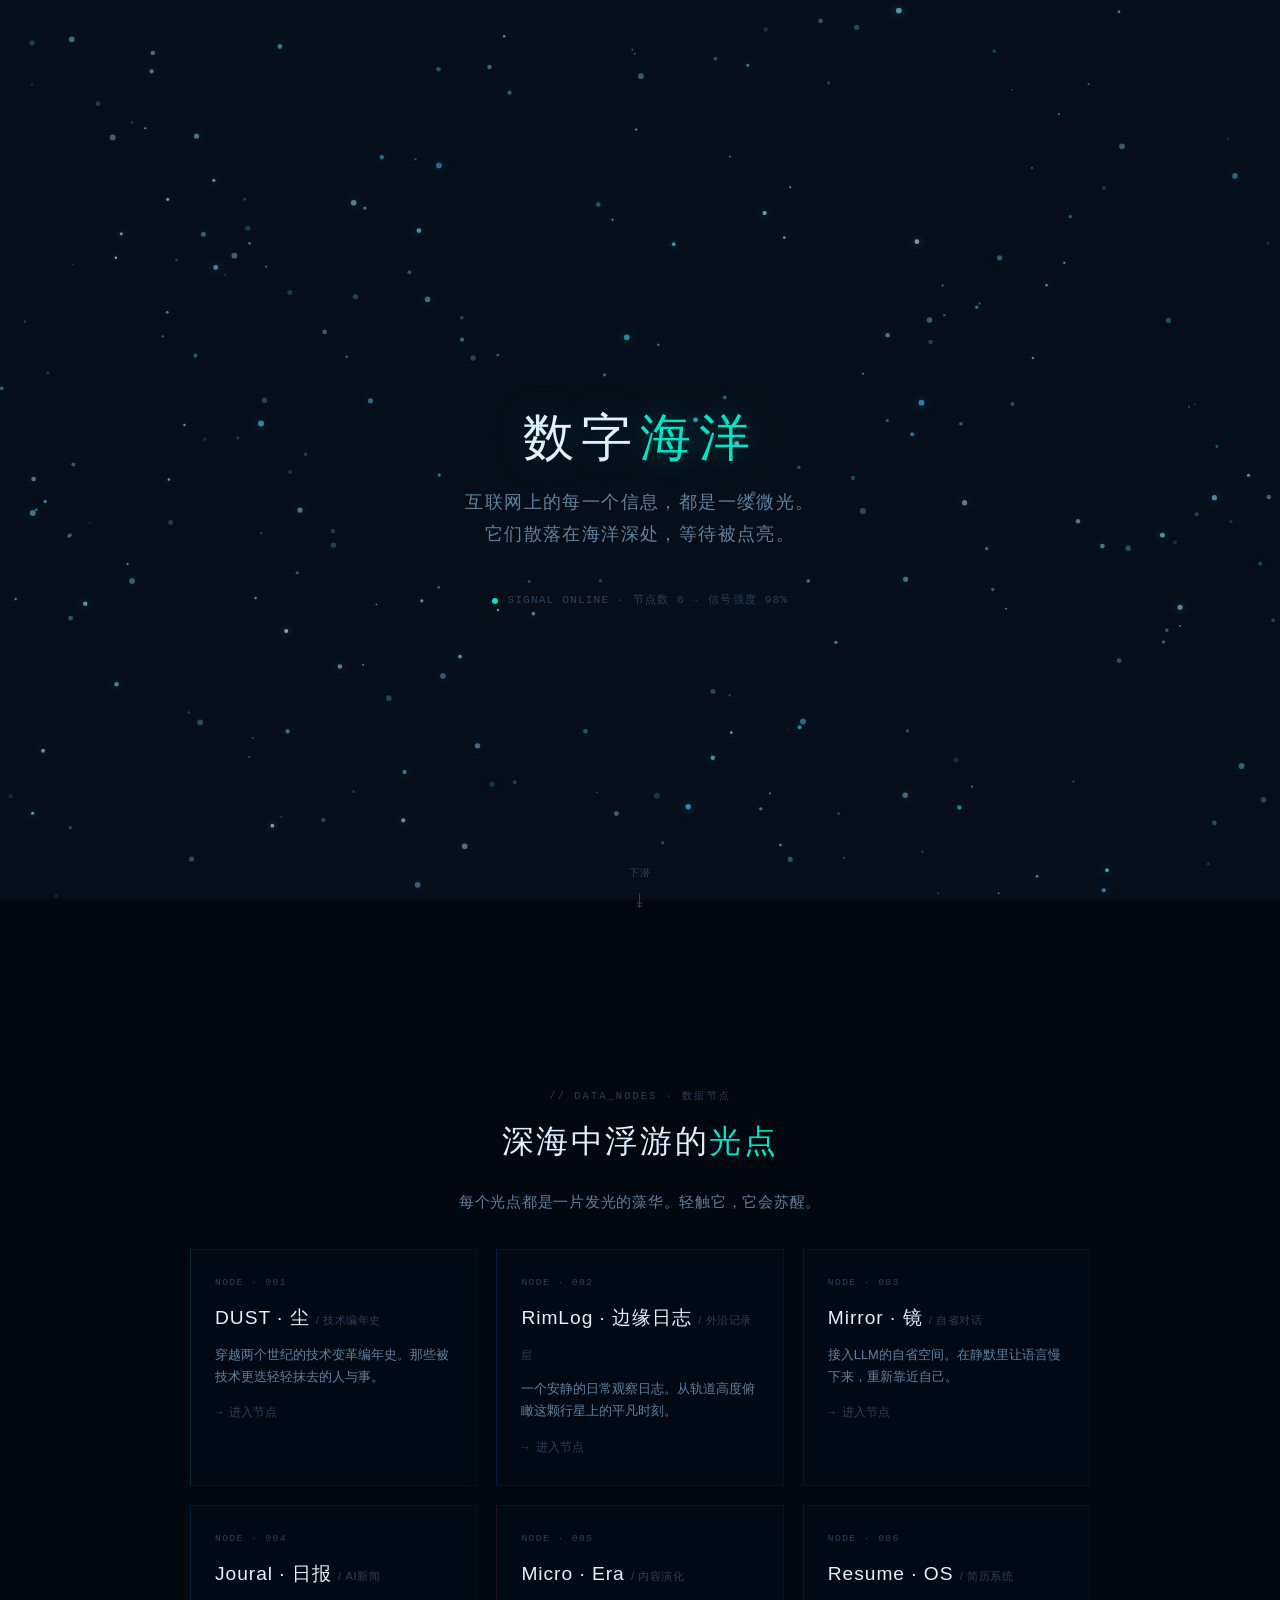
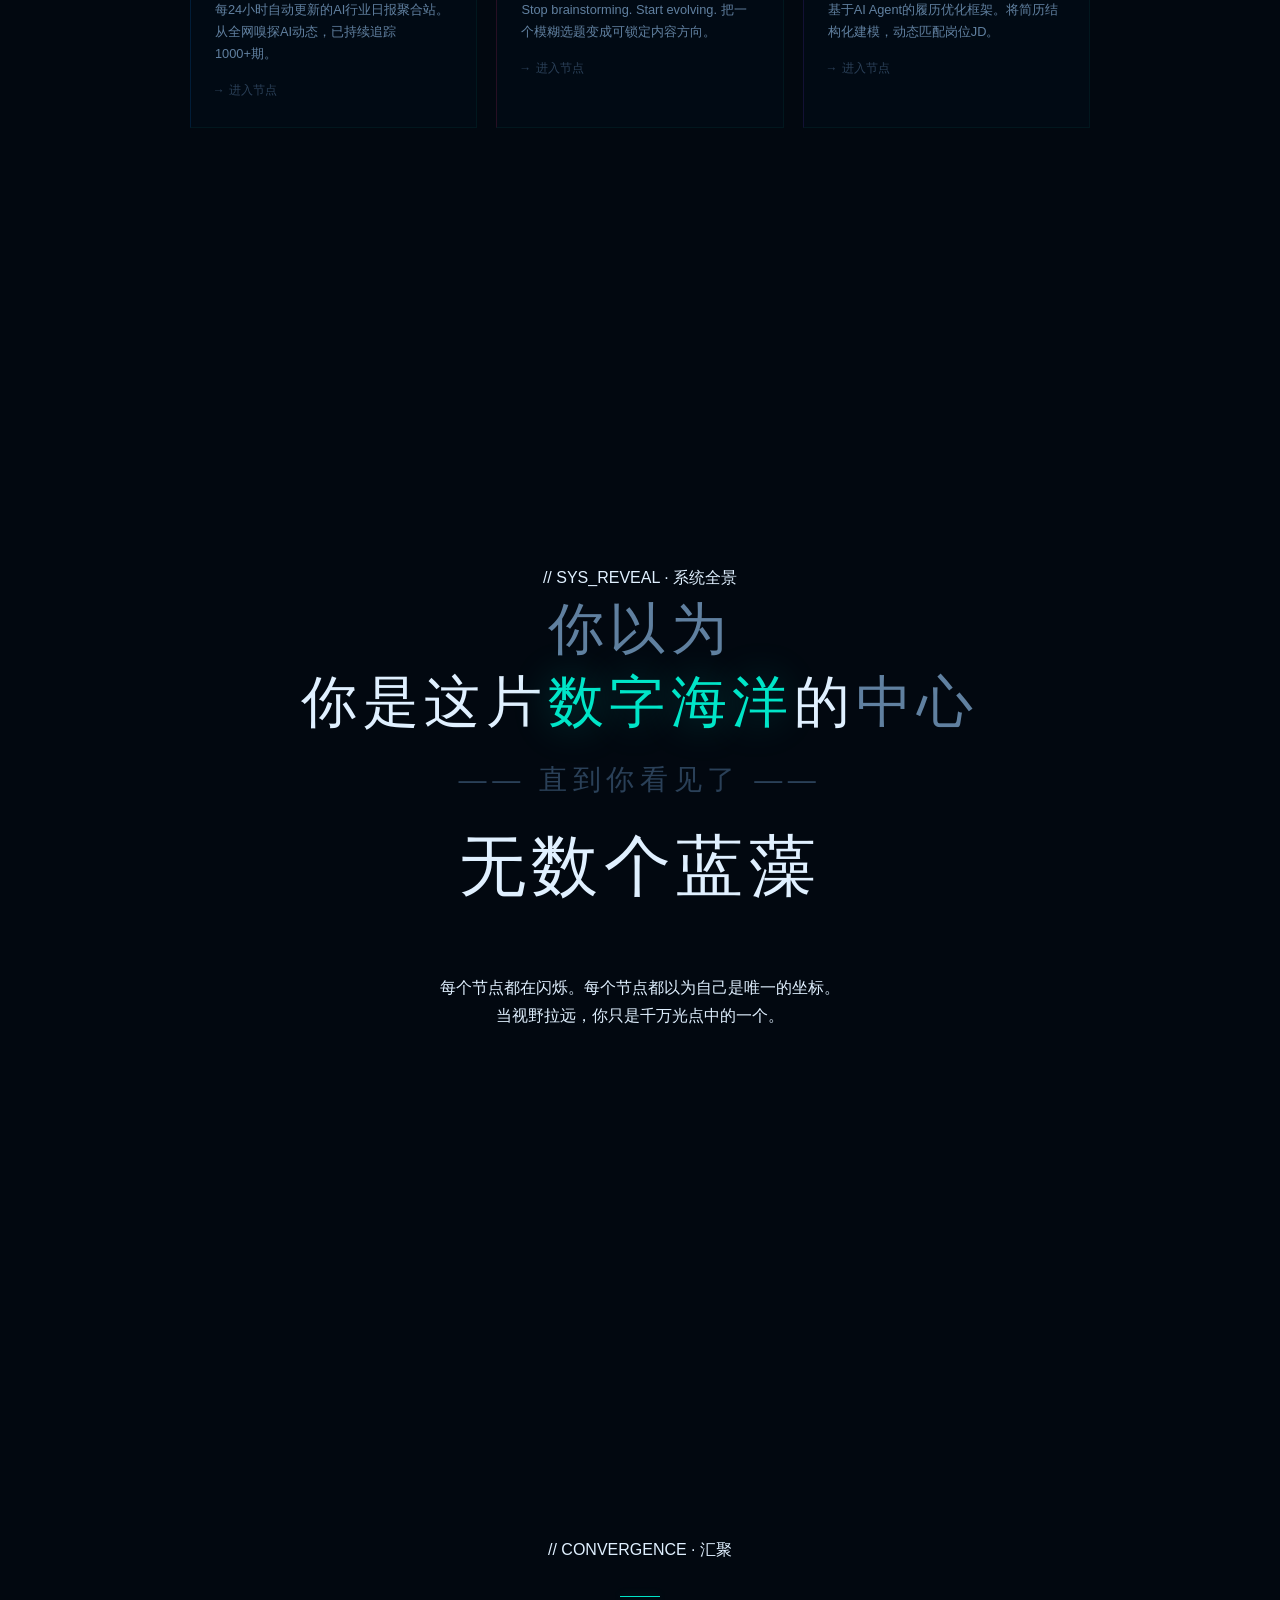
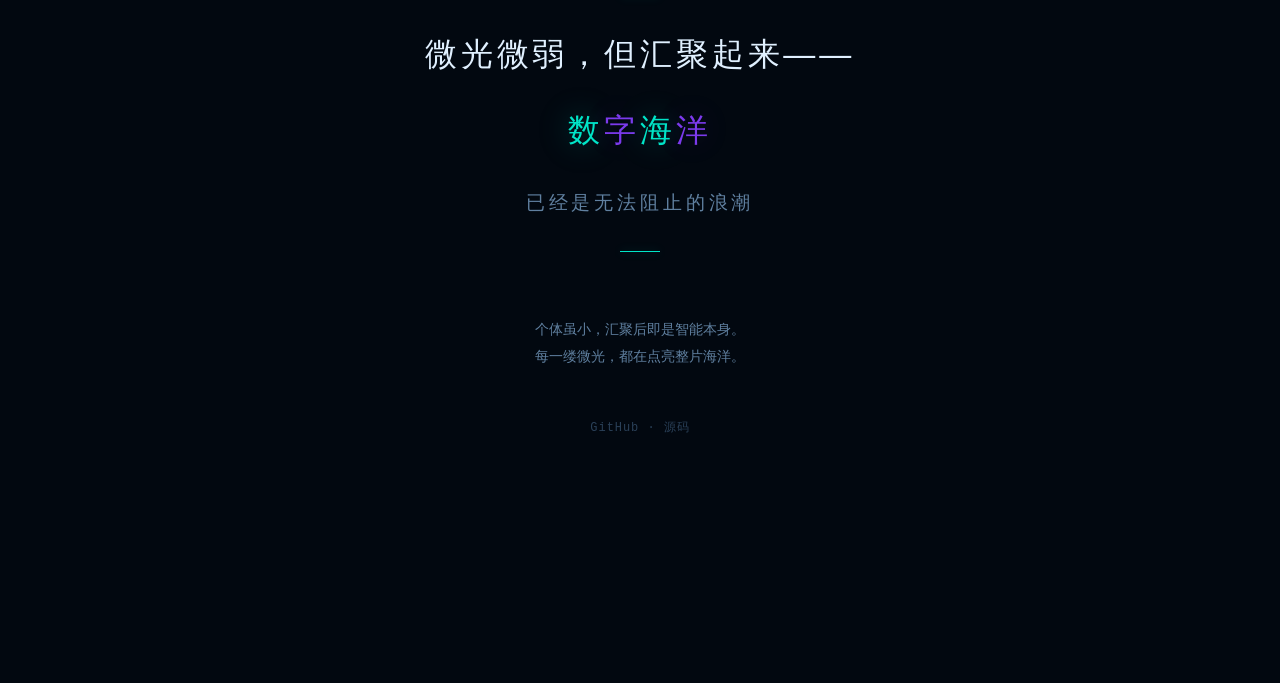
==== commit ad48fb40: "feat: 重命名子站点名称，新增 News 日报系统，更新文案" ====
--- a/index.html
+++ b/index.html
@@ -393,7 +393,7 @@
 <section class="hero" id="hero">
   <h1>数字<span class="accent">海洋</span></h1>
   <p class="sub">
-    每一个数据节点，都是一缕微光。<br>
+    互联网上的每一个信息，都是一缕微光。<br>
     它们散落在海洋深处，等待被点亮。
   </p>
   <div class="status-bar">
@@ -411,7 +411,7 @@
   <div class="section-label">// DATA_NODES · 数据节点</div>
   <h2>深海中浮游的<span class="text-cyber">光点</span></h2>
   <p class="lead">
-    每个光点都是一个独立的宇宙。轻触它，它会亮起来。
+    每个光点都是一片发光的藻华。轻触它，它会苏醒。
   </p>
 
   <div class="nodes-grid">
@@ -424,7 +424,7 @@
 
     <a href="rimlog/" class="node-card blue-hover">
       <div class="node-id">NODE · 002</div>
-      <div class="node-name">RimLog <span class="tag">/ 外沿记录层</span></div>
+      <div class="node-name">RimLog · 边缘日志 <span class="tag">/ 外沿记录层</span></div>
       <div class="node-desc">一个安静的日常观察日志。从轨道高度俯瞰这颗行星上的平凡时刻。</div>
       <div class="node-arrow">→ 进入节点</div>
     </a>
@@ -436,23 +436,23 @@
       <div class="node-arrow">→ 进入节点</div>
     </a>
 
-    <a href="bluespace/" class="node-card blue-hover">
+    <a href="news/" class="node-card blue-hover">
       <div class="node-id">NODE · 004</div>
-      <div class="node-name">蓝色空间 <span class="tag">/ 时序薯盘</span></div>
-      <div class="node-desc">以星图式界面呈现24小时连续市场状态观测。</div>
+      <div class="node-name">Joural · 日报 <span class="tag">/ AI新闻</span></div>
+      <div class="node-desc">每24小时自动更新的AI行业日报聚合站。从全网嗅探AI动态，已持续追踪1000+期。</div>
       <div class="node-arrow">→ 进入节点</div>
     </a>
 
     <a href="microera/" class="node-card pink-hover">
       <div class="node-id">NODE · 005</div>
-      <div class="node-name">micro·era <span class="tag">/ 内容演化</span></div>
+      <div class="node-name">Micro · Era <span class="tag">/ 内容演化</span></div>
       <div class="node-desc">Stop brainstorming. Start evolving. 把一个模糊选题变成可锁定内容方向。</div>
       <div class="node-arrow">→ 进入节点</div>
     </a>
 
     <a href="resume/" class="node-card purple-hover">
       <div class="node-id">NODE · 006</div>
-      <div class="node-name">resume·os <span class="tag">/ 简历系统</span></div>
+      <div class="node-name">Resume · OS <span class="tag">/ 简历系统</span></div>
       <div class="node-desc">基于AI Agent的履历优化框架。将简历结构化建模，动态匹配岗位JD。</div>
       <div class="node-arrow">→ 进入节点</div>
     </a>
@@ -466,7 +466,7 @@
     <span class="dim-highlight">你以为</span><br>
     你是这片<span class="highlight">数字海洋</span>的<span class="dim-highlight">中心</span><br>
     <span style="font-size:0.5em;color:var(--text-faint);line-height:3;display:block;">—— 直到你看见了 ——</span>
-    <span class="tk" style="font-size:1.2em;">无数个光点</span>
+    <span class="tk" style="font-size:1.2em;">无数个蓝藻</span>
   </div>
   <p class="lead" style="margin-top:2rem;">
     每个节点都在闪烁。每个节点都以为自己是唯一的坐标。<br>
@@ -485,7 +485,7 @@
       <span class="glow">数</span><span class="glow-purple">字</span><span class="glow">海</span><span class="glow-purple">洋</span>
     </p>
     <p style="margin-top:2rem; font-size:1.2rem; color:var(--text-dim); font-weight:300;">
-      本身就是<span class="glow">AI</span>
+      已经是无法阻止的浪潮
     </p>
   </div>
 
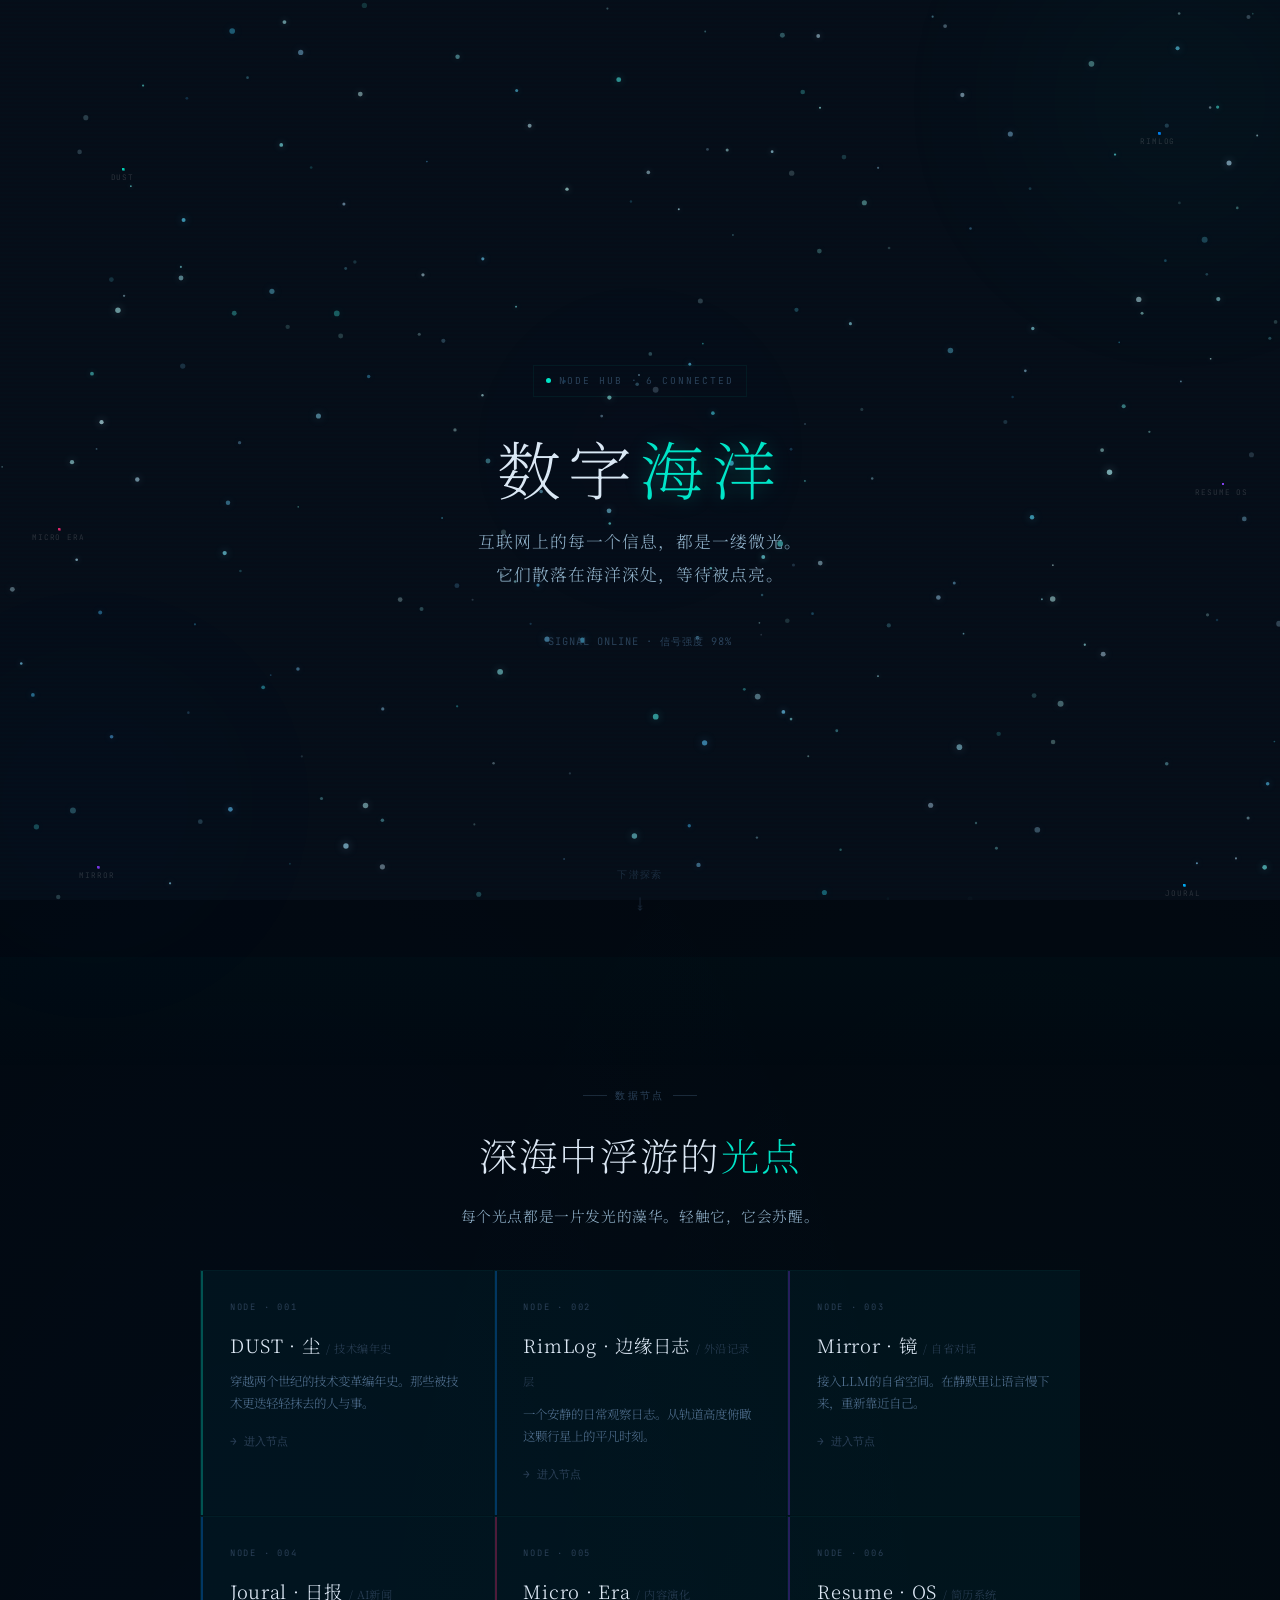
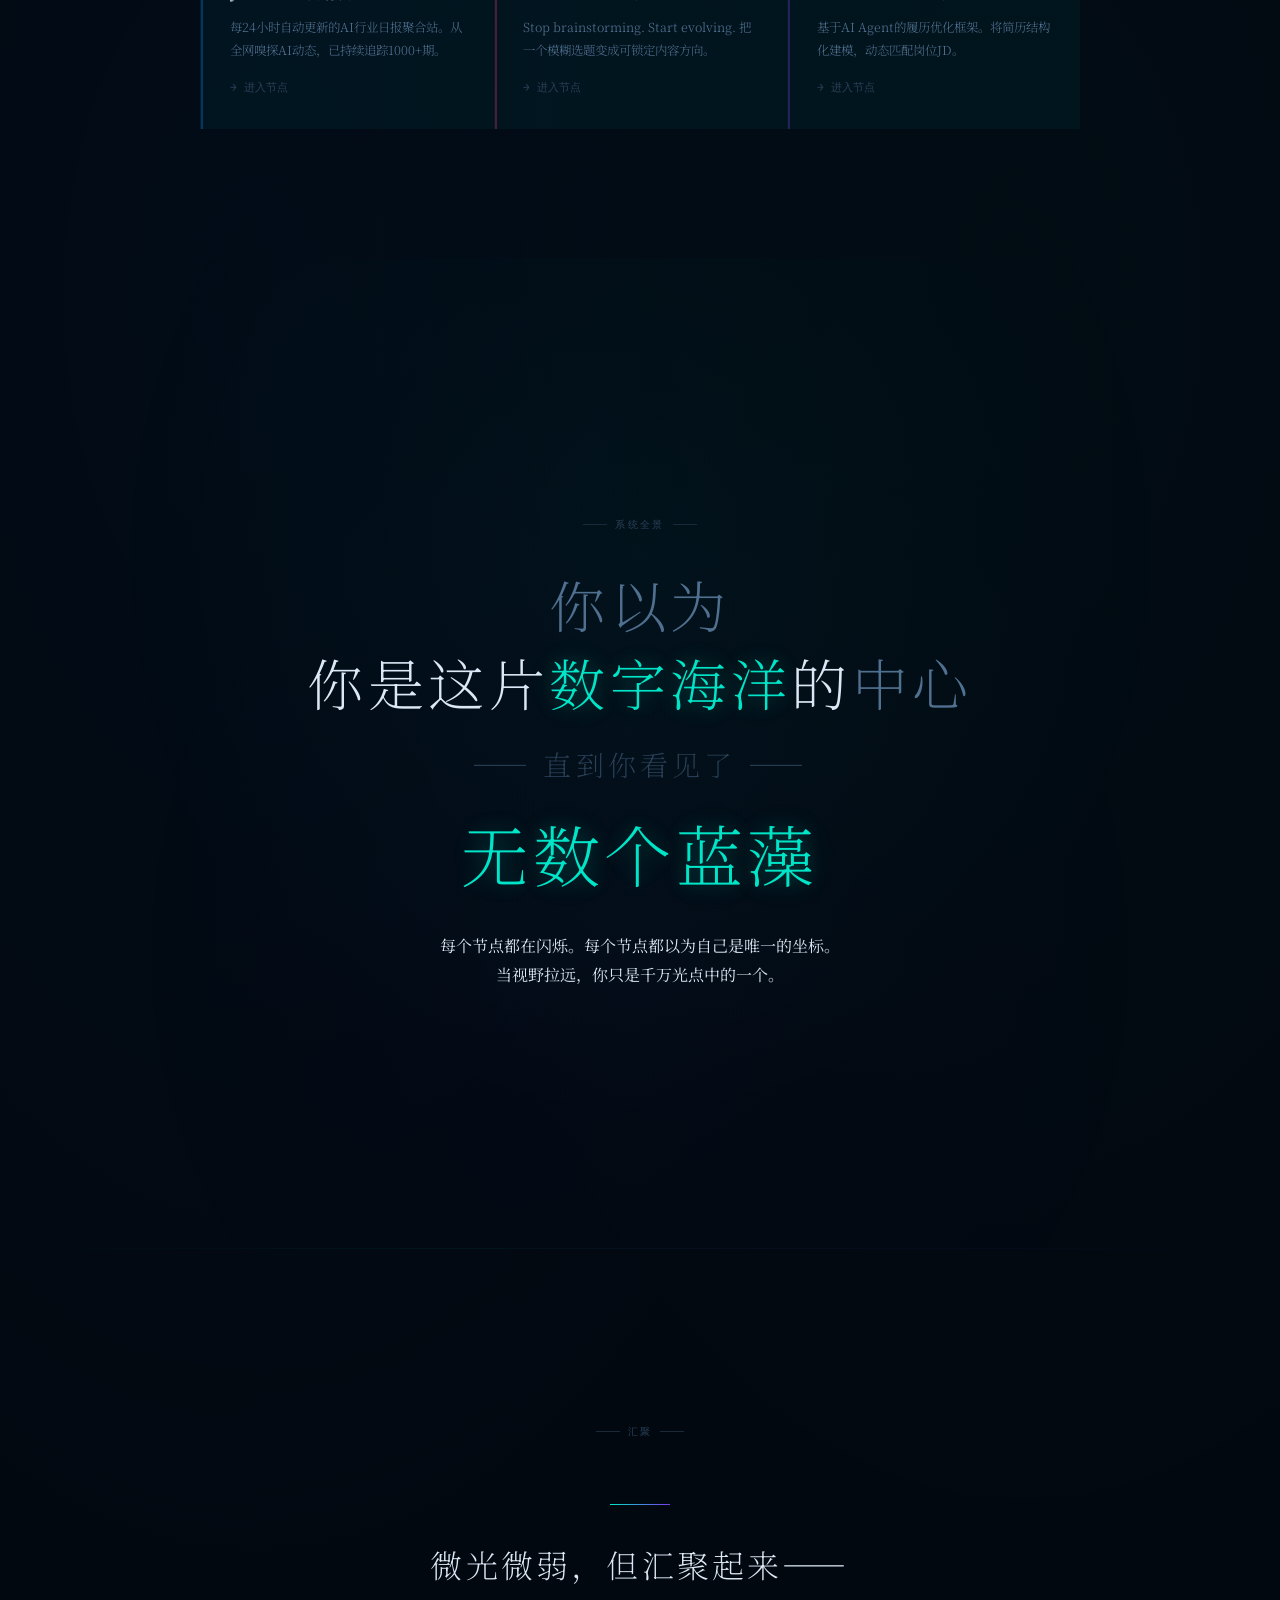
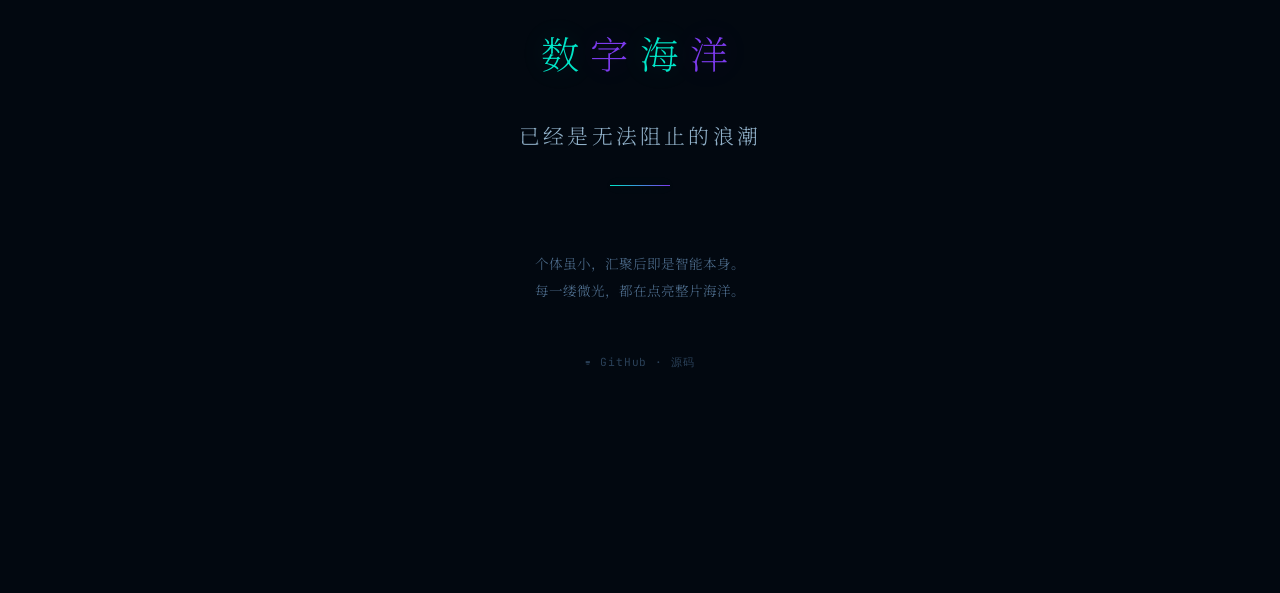
==== commit 93e2284b: "feat: redesign intro overlay with rainbow flow + refine algae particle clusters" ====
--- a/index.html
+++ b/index.html
@@ -20,60 +20,109 @@
     padding: 2rem;
   }
 
+  .hero .hero-badge {
+    display: inline-flex;
+    align-items: center;
+    gap: 0.5rem;
+    font-family: "JetBrains Mono", monospace;
+    font-size: 0.6rem;
+    color: var(--text-faint);
+    letter-spacing: 0.2em;
+    margin-bottom: 2rem;
+    border: 1px solid rgba(0, 229, 200, 0.06);
+    padding: 0.4rem 0.8rem;
+  }
+
+  .hero .hero-badge .dot {
+    width: 5px;
+    height: 5px;
+    border-radius: 50%;
+    background: var(--cyber-cyan);
+    animation: pulse-dot 2s ease-in-out infinite;
+  }
+
+  @keyframes pulse-dot {
+    0%, 100% { opacity: 0.3; box-shadow: 0 0 6px var(--cyber-cyan); }
+    50% { opacity: 1; box-shadow: 0 0 16px var(--cyber-cyan); }
+  }
+
   .hero .depth-gauge {
     position: fixed;
-    right: 1rem;
+    right: 1.5rem;
     top: 50%;
     transform: translateY(-50%);
     display: flex;
     flex-direction: column;
     align-items: center;
-    gap: 0.3rem;
+    gap: 0.4rem;
     z-index: 100;
-    opacity: 0.6;
-  }
-
-  .hero .depth-gauge .dg-line {
-    width: 1px;
-    height: 30px;
-    background: linear-gradient(to bottom, rgba(0,229,200,0.3), transparent);
+    opacity: 0.5;
+    transition: opacity var(--transition-base);
+  }
+
+  .hero .depth-gauge:hover {
+    opacity: 1;
+  }
+
+  .hero .depth-gauge .dg-track {
+    width: 2px;
+    height: 120px;
+    background: linear-gradient(to bottom, rgba(0, 229, 200, 0.2), rgba(124, 58, 237, 0.1));
+    border-radius: 1px;
+    position: relative;
+    overflow: hidden;
+  }
+
+  .hero .depth-gauge .dg-fill {
+    position: absolute;
+    bottom: 0;
+    left: 0;
+    width: 100%;
+    height: 0%;
+    background: linear-gradient(to top, var(--cyber-purple), var(--cyber-cyan));
+    border-radius: 1px;
+    transition: height 0.3s ease;
+    box-shadow: 0 0 8px var(--cyber-cyan-glow);
   }
 
   .hero .depth-gauge .dg-label {
-    font-family: monospace;
-    font-size: 0.6rem;
+    font-family: "JetBrains Mono", monospace;
+    font-size: 0.55rem;
     color: var(--text-faint);
     writing-mode: vertical-rl;
-    letter-spacing: 0.15em;
+    letter-spacing: 0.2em;
   }
 
   .hero .depth-gauge .dg-value {
-    font-family: monospace;
-    font-size: 0.7rem;
+    font-family: "JetBrains Mono", monospace;
+    font-size: 0.65rem;
     color: var(--cyber-cyan);
     font-weight: 500;
+    text-shadow: var(--neon-cyan);
   }
 
   .hero h1 {
-    font-size: 3.2rem;
+    font-size: 4rem;
     font-weight: 200;
-    letter-spacing: 0.15em;
-    margin-bottom: 1rem;
-    text-shadow: 0 0 40px rgba(0,229,200,0.15);
+    letter-spacing: 0.12em;
+    margin-bottom: 1.2rem;
+    font-family: "Noto Serif SC", serif;
+    line-height: 1.2;
   }
 
   .hero h1 .accent {
     color: var(--cyber-cyan);
-    text-shadow: 0 0 30px var(--neon-glow);
+    text-shadow: var(--neon-cyan);
   }
 
   .hero .sub {
-    font-size: 1.1rem;
-    color: var(--text-dim);
-    letter-spacing: 0.08em;
+    font-size: 1.05rem;
+    color: var(--text-secondary);
+    letter-spacing: 0.06em;
     font-weight: 300;
-    max-width: 520px;
-    line-height: 1.8;
+    max-width: 480px;
+    line-height: 2;
+    font-family: "Noto Serif SC", serif;
   }
 
   .hero .status-bar {
@@ -81,23 +130,10 @@
     display: flex;
     align-items: center;
     gap: 0.6rem;
-    font-family: monospace;
-    font-size: 0.7rem;
+    font-family: "JetBrains Mono", monospace;
+    font-size: 0.65rem;
     color: var(--text-faint);
     letter-spacing: 0.1em;
-  }
-
-  .hero .status-bar .dot {
-    width: 6px;
-    height: 6px;
-    border-radius: 50%;
-    background: var(--cyber-cyan);
-    animation: pulse-dot 2s ease-in-out infinite;
-  }
-
-  @keyframes pulse-dot {
-    0%, 100% { opacity: 0.3; box-shadow: 0 0 6px var(--cyber-cyan); }
-    50% { opacity: 1; box-shadow: 0 0 16px var(--cyber-cyan); }
   }
 
   .scroll-hint {
@@ -106,29 +142,252 @@
     left: 50%;
     transform: translateX(-50%);
     color: var(--text-faint);
-    font-family: monospace;
-    font-size: 0.65rem;
-    letter-spacing: 0.12em;
-    animation: float-down 2.5s ease-in-out infinite;
+    font-family: "JetBrains Mono", monospace;
+    font-size: 0.6rem;
+    letter-spacing: 0.15em;
     display: flex;
     flex-direction: column;
     align-items: center;
-    gap: 0.4rem;
+    gap: 0.5rem;
+    opacity: 0.6;
+    transition: opacity var(--transition-fast);
+  }
+
+  .scroll-hint:hover {
+    opacity: 1;
   }
 
   .scroll-hint .arrow {
-    font-size: 1rem;
-    animation: float-down 2.5s ease-in-out infinite 0.5s;
+    font-size: 0.9rem;
+    animation: float-down 2.5s ease-in-out infinite;
   }
 
   @keyframes float-down {
     0%, 100% { transform: translateY(0); opacity: 0.4; }
-    50% { transform: translateY(8px); opacity: 0.9; }
-  }
-
-  @keyframes float-down-arrow {
-    0%, 100% { transform: translateX(-50%) translateY(0); opacity: 0.4; }
-    50% { transform: translateX(-50%) translateY(8px); opacity: 0.9; }
+    50% { transform: translateY(6px); opacity: 0.9; }
+  }
+
+  /* === Algae Blobs — particle clusters === */
+  .algae-swarm {
+    position: absolute;
+    inset: 0;
+    overflow: hidden;
+    pointer-events: none;
+    z-index: 0;
+  }
+
+  .algae-blob {
+    position: absolute;
+    pointer-events: auto;
+    cursor: pointer;
+    display: flex;
+    flex-direction: column;
+    align-items: center;
+    text-decoration: none;
+    width: 40px;
+    height: 40px;
+  }
+
+  /* each blob is built from multiple tiny dots */
+  .algae-blob .ad {
+    position: absolute;
+    border-radius: 50%;
+    left: 50%;
+    top: 50%;
+    will-change: transform;
+  }
+
+  .algae-blob .ad-cluster {
+    position: absolute;
+    inset: 0;
+    pointer-events: none;
+  }
+
+  .algae-blob .algae-label {
+    font-family: "JetBrains Mono", monospace;
+    font-size: 0.48rem;
+    color: rgba(255,255,255,0.15);
+    letter-spacing: 0.12em;
+    margin-top: 3px;
+    white-space: nowrap;
+    text-transform: uppercase;
+    transition: all 0.4s var(--ease-out-expo);
+    pointer-events: none;
+    position: relative;
+    top: 20px;
+  }
+
+  .algae-blob:hover .algae-label {
+    color: var(--text-primary);
+    letter-spacing: 0.2em;
+  }
+
+  /* dot orbiting keyframes — wider circular path */
+  @keyframes do1 { 0%,100%{transform:translate(-50%,-50%) translate(0,0)} 25%{transform:translate(-50%,-50%) translate(16px,-14px)} 50%{transform:translate(-50%,-50%) translate(-12px,18px)} 75%{transform:translate(-50%,-50%) translate(18px,-12px)} }
+  @keyframes do2 { 0%,100%{transform:translate(-50%,-50%) translate(0,0)} 33%{transform:translate(-50%,-50%) translate(-16px,14px)} 66%{transform:translate(-50%,-50%) translate(14px,16px)} }
+  @keyframes do3 { 0%,100%{transform:translate(-50%,-50%) translate(0,0)} 25%{transform:translate(-50%,-50%) translate(-18px,-10px)} 50%{transform:translate(-50%,-50%) translate(16px,16px)} 75%{transform:translate(-50%,-50%) translate(-14px,18px)} }
+  @keyframes do4 { 0%,100%{transform:translate(-50%,-50%) translate(0,0)} 50%{transform:translate(-50%,-50%) translate(16px,-16px)} }
+  @keyframes do5 { 0%,100%{transform:translate(-50%,-50%) translate(0,0)} 40%{transform:translate(-50%,-50%) translate(-16px,-16px)} 70%{transform:translate(-50%,-50%) translate(18px,14px)} }
+
+  /* Float: faster, wider, continuous */
+  @keyframes fx1 { 0%,100%{transform:translateX(0)} 25%{transform:translateX(60px)} 50%{transform:translateX(-45px)} 75%{transform:translateX(70px)} }
+  @keyframes fx2 { 0%,100%{transform:translateX(0)} 33%{transform:translateX(-65px)} 66%{transform:translateX(55px)} }
+  @keyframes fx3 { 0%,100%{transform:translateX(0)} 20%{transform:translateX(50px)} 40%{transform:translateX(-60px)} 60%{transform:translateX(45px)} 80%{transform:translateX(-55px)} }
+  @keyframes fx4 { 0%,100%{transform:translateX(0)} 50%{transform:translateX(75px)} }
+  @keyframes fx5 { 0%,100%{transform:translateX(0)} 30%{transform:translateX(-58px)} 60%{transform:translateX(62px)} }
+  @keyframes fx6 { 0%,100%{transform:translateX(0)} 25%{transform:translateX(-40px)} 50%{transform:translateX(65px)} 75%{transform:translateX(-35px)} }
+
+  @keyframes fy1 { 0%,100%{transform:translateY(0)} 30%{transform:translateY(-50px)} 60%{transform:translateY(40px)} }
+  @keyframes fy2 { 0%,100%{transform:translateY(0)} 25%{transform:translateY(45px)} 50%{transform:translateY(-55px)} 75%{transform:translateY(35px)} }
+  @keyframes fy3 { 0%,100%{transform:translateY(0)} 50%{transform:translateY(-45px)} }
+  @keyframes fy4 { 0%,100%{transform:translateY(0)} 20%{transform:translateY(-40px)} 40%{transform:translateY(50px)} 60%{transform:translateY(-35px)} 80%{transform:translateY(45px)} }
+  @keyframes fy5 { 0%,100%{transform:translateY(0)} 35%{transform:translateY(55px)} 70%{transform:translateY(-45px)} }
+  @keyframes fy6 { 0%,100%{transform:translateY(0)} 50%{transform:translateY(-50px)} }
+
+  .algae-blob:nth-child(1) { top:10%; left:8%; animation:fx1 12s ease-in-out infinite, fy1 10s ease-in-out infinite; }
+  .algae-blob:nth-child(2) { top:6%; right:8%; animation:fx2 14s ease-in-out infinite, fy2 11s ease-in-out infinite; }
+  .algae-blob:nth-child(3) { bottom:8%; left:6%; animation:fx3 11s ease-in-out infinite, fy3 13s ease-in-out infinite; }
+  .algae-blob:nth-child(4) { bottom:6%; right:6%; animation:fx4 15s ease-in-out infinite, fy4 12s ease-in-out infinite; }
+  .algae-blob:nth-child(5) { top:50%; left:3%; animation:fx5 13s ease-in-out infinite, fy5 14s ease-in-out infinite; }
+  .algae-blob:nth-child(6) { top:45%; right:3%; animation:fx6 16s ease-in-out infinite, fy6 10s ease-in-out infinite; }
+
+  @media (max-width: 768px) {
+    .algae-blob:nth-child(1) { top:8%; left:4%; }
+    .algae-blob:nth-child(2) { top:4%; right:4%; }
+    .algae-blob:nth-child(3) { bottom:22%; left:3%; }
+    .algae-blob:nth-child(4) { bottom:18%; right:3%; }
+    .algae-blob:nth-child(5) { top:52%; left:2%; }
+    .algae-blob:nth-child(6) { top:48%; right:2%; }
+    .algae-blob .algae-label { font-size:0.4rem; }
+  }
+
+  /* === Intro Overlay — Minimalist Light === */
+  .intro-overlay {
+    position: fixed;
+    inset: 0;
+    z-index: 99999;
+    background: var(--ocean-black);
+    display: flex;
+    flex-direction: column;
+    align-items: center;
+    justify-content: center;
+    transition: opacity 1.2s var(--ease-out-expo);
+    pointer-events: none;
+    overflow: hidden;
+  }
+
+  .intro-overlay.show {
+    pointer-events: auto;
+  }
+
+  .intro-overlay.fade-out {
+    opacity: 0;
+  }
+
+  /* Ambient light pool */
+  .intro-ambient {
+    position: absolute;
+    width: 600px;
+    height: 600px;
+    border-radius: 50%;
+    background: radial-gradient(circle at center, rgba(0,229,200,0.06) 0%, rgba(0,136,255,0.03) 25%, transparent 60%);
+    animation: intro-ambient-pulse 4s var(--ease-out-expo) infinite;
+    pointer-events: none;
+  }
+
+  @keyframes intro-ambient-pulse {
+    0% { transform: scale(0.85); opacity: 0.3; }
+    50% { transform: scale(1.15); opacity: 0.7; }
+    100% { transform: scale(0.85); opacity: 0.3; }
+  }
+
+  /* Content container */
+  .intro-content {
+    display: flex;
+    flex-direction: column;
+    align-items: center;
+    position: relative;
+  }
+
+  /* Decorative line */
+  .intro-line {
+    width: 0;
+    height: 1px;
+    background: linear-gradient(90deg, transparent, rgba(0,229,200,0.3), transparent);
+    margin-bottom: 2rem;
+    animation: intro-line-draw 1s var(--ease-out-expo) 0.2s forwards;
+  }
+
+  @keyframes intro-line-draw {
+    0% { width: 0; opacity: 0; }
+    100% { width: 120px; opacity: 1; }
+  }
+
+  /* Chinese title — blur-in with rainbow flow (Apple-style) */
+  .intro-title {
+    font-family: "Noto Serif SC", serif;
+    font-size: 4.2rem;
+    font-weight: 200;
+    letter-spacing: 0.4em;
+    opacity: 0;
+    filter: blur(10px);
+    background: linear-gradient(90deg,
+      hsl(230, 50%, 52%),   /* blue */
+      hsl(280, 45%, 55%),   /* purple */
+      hsl(0, 50%, 55%),     /* red */
+      hsl(25, 50%, 50%),    /* orange */
+      hsl(50, 55%, 48%),    /* yellow */
+      hsl(140, 45%, 42%),   /* green */
+      hsl(190, 50%, 48%),   /* cyan */
+      hsl(230, 50%, 52%)    /* blue — back to start */
+    );
+    background-size: 200% 100%;
+    background-clip: text;
+    -webkit-background-clip: text;
+    -webkit-text-fill-color: transparent;
+    color: transparent;
+    animation: intro-title-in 1.4s var(--ease-out-expo) 0.6s forwards,
+               intro-color-flow 4s linear 0s infinite;
+    line-height: 1.2;
+  }
+
+  @keyframes intro-title-in {
+    0% { opacity: 0; letter-spacing: 0.4em; filter: blur(10px); }
+    100% { opacity: 1; letter-spacing: 0.15em; filter: blur(0); }
+  }
+
+  @keyframes intro-color-flow {
+    0% { background-position: 0% 50%; }
+    100% { background-position: -100% 50%; }
+  }
+
+  /* English subtitle — fade-up */
+  .intro-sub {
+    font-family: "JetBrains Mono", monospace;
+    font-size: 0.72rem;
+    color: rgba(0,229,200,0.3);
+    letter-spacing: 0.4em;
+    margin-top: 1.2rem;
+    text-transform: uppercase;
+    opacity: 0;
+    transform: translateY(10px);
+    animation: intro-sub-in 0.9s var(--ease-out-expo) 1.8s forwards;
+  }
+
+  @keyframes intro-sub-in {
+    0% { opacity: 0; transform: translateY(10px); }
+    100% { opacity: 1; transform: translateY(0); }
+  }
+
+  /* Floating light motes */
+  .intro-mote {
+    position: absolute;
+    width: 2px;
+    height: 2px;
+    border-radius: 50%;
+    background: var(--cyber-cyan);
+    pointer-events: none;
+    opacity: 0;
   }
 
   /* === Sections === */
@@ -140,55 +399,84 @@
     flex-direction: column;
     align-items: center;
     justify-content: center;
-    padding: 4rem 2rem;
+    padding: 5rem 2rem;
     text-align: center;
   }
 
+  .ocean-section::before {
+    content: '';
+    position: absolute;
+    top: -1px;
+    left: 0;
+    right: 0;
+    height: 120px;
+    background: linear-gradient(to bottom, rgba(0, 229, 200, 0.02), transparent);
+    pointer-events: none;
+  }
+
   .ocean-section .section-label {
-    font-family: monospace;
-    font-size: 0.65rem;
+    font-family: "JetBrains Mono", monospace;
+    font-size: 0.6rem;
     color: var(--text-faint);
-    letter-spacing: 0.2em;
-    margin-bottom: 1rem;
+    letter-spacing: 0.25em;
+    margin-bottom: 1.5rem;
+    display: inline-flex;
+    align-items: center;
+    gap: 0.5rem;
+  }
+
+  .ocean-section .section-label::before,
+  .ocean-section .section-label::after {
+    content: '';
+    width: 24px;
+    height: 1px;
+    background: var(--text-muted);
   }
 
   .ocean-section h2 {
-    font-size: 2rem;
+    font-size: 2.4rem;
+    font-weight: 200;
+    letter-spacing: 0.06em;
+    margin-bottom: 1.2rem;
+    font-family: "Noto Serif SC", serif;
+    line-height: 1.4;
+  }
+
+  .ocean-section .lead {
+    max-width: 560px;
+    color: var(--text-secondary);
+    font-size: 0.92rem;
+    line-height: 2;
+    letter-spacing: 0.04em;
+    font-family: "Noto Serif SC", serif;
     font-weight: 300;
-    letter-spacing: 0.08em;
-    margin-bottom: 1.5rem;
-  }
-
-  .ocean-section .lead {
-    max-width: 580px;
-    color: var(--text-dim);
-    font-size: 0.95rem;
-    line-height: 2;
-    letter-spacing: 0.05em;
   }
 
   /* === Data Nodes Grid (Sub-sites) === */
   .nodes-grid {
     display: grid;
-    grid-template-columns: repeat(auto-fit, minmax(260px, 1fr));
-    gap: 1.2rem;
-    max-width: 900px;
+    grid-template-columns: repeat(auto-fit, minmax(280px, 1fr));
+    gap: 1px;
+    max-width: 880px;
     width: 100%;
-    margin-top: 2rem;
+    margin-top: 2.5rem;
+    background: rgba(0, 229, 200, 0.03);
   }
 
   .node-card {
     position: relative;
-    padding: 1.5rem;
-    border: 1px solid rgba(0, 229, 200, 0.06);
-    background: rgba(0, 136, 255, 0.02);
+    padding: 1.8rem;
+    background: rgba(0, 136, 255, 0.015);
     text-align: left;
-    transition: all 0.4s ease;
+    transition: all 0.5s var(--ease-out-expo);
     cursor: pointer;
     display: block;
     color: inherit;
     text-decoration: none;
     overflow: hidden;
+    border: 1px solid rgba(0, 229, 200, 0.04);
+    border-right: none;
+    border-bottom: none;
   }
 
   .node-card::before {
@@ -197,95 +485,166 @@
     top: 0;
     left: 0;
     width: 100%;
-    height: 1px;
+    height: 100%;
+    background: linear-gradient(135deg, rgba(0, 229, 200, 0.04), transparent 50%);
+    opacity: 0;
+    transition: opacity 0.5s var(--ease-out-expo);
+  }
+
+  .node-card::after {
+    content: '';
+    position: absolute;
+    top: 0;
+    left: 0;
+    width: 100%;
+    height: 2px;
     background: linear-gradient(90deg, transparent, var(--cyber-cyan), transparent);
     opacity: 0;
-    transition: opacity 0.4s ease;
+    transition: opacity 0.5s var(--ease-out-expo);
+    transform: scaleX(0.3);
+  }
+
+  .node-card:hover {
+    background: rgba(0, 136, 255, 0.04);
+    transform: translateY(-4px);
+    box-shadow: 0 20px 60px rgba(0, 0, 0, 0.4), 0 0 40px rgba(0, 229, 200, 0.03);
+    border-color: rgba(0, 229, 200, 0.1);
   }
 
   .node-card:hover::before {
     opacity: 1;
   }
 
-  .node-card:hover {
-    border-color: rgba(0, 229, 200, 0.2);
-    background: rgba(0, 136, 255, 0.05);
-    transform: translateY(-3px);
-    box-shadow: 0 10px 50px rgba(0, 0, 0, 0.3);
+  .node-card:hover::after {
+    opacity: 1;
+    transform: scaleX(1);
   }
 
   .node-card .node-id {
-    font-family: monospace;
-    font-size: 0.6rem;
+    font-family: "JetBrains Mono", monospace;
+    font-size: 0.55rem;
     color: var(--text-faint);
-    letter-spacing: 0.15em;
-    margin-bottom: 0.6rem;
+    letter-spacing: 0.2em;
+    margin-bottom: 0.8rem;
+    transition: color var(--transition-fast);
+  }
+
+  .node-card:hover .node-id {
+    color: var(--cyber-cyan-dim);
   }
 
   .node-card .node-name {
-    font-size: 1.2rem;
+    font-size: 1.15rem;
     font-weight: 300;
-    letter-spacing: 0.05em;
+    letter-spacing: 0.04em;
     color: var(--text-primary);
-    margin-bottom: 0.3rem;
+    margin-bottom: 0.4rem;
+    font-family: "Noto Serif SC", serif;
   }
 
   .node-card .node-name .tag {
     font-size: 0.7rem;
     color: var(--text-faint);
-    letter-spacing: 0.05em;
+    letter-spacing: 0.04em;
+    font-weight: 300;
   }
 
   .node-card .node-desc {
-    font-size: 0.8rem;
+    font-size: 0.78rem;
     color: var(--text-dim);
-    line-height: 1.7;
+    line-height: 1.8;
     margin-top: 0.5rem;
+    font-weight: 300;
   }
 
   .node-card .node-arrow {
     margin-top: 1rem;
-    font-size: 0.75rem;
+    font-size: 0.7rem;
     color: var(--text-faint);
-    font-family: monospace;
-    transition: all 0.3s ease;
-    display: inline-block;
+    font-family: "JetBrains Mono", monospace;
+    transition: all 0.4s var(--ease-out-expo);
+    display: inline-flex;
+    align-items: center;
+    gap: 0.4rem;
   }
 
   .node-card:hover .node-arrow {
     color: var(--cyber-cyan);
-    transform: translateX(6px);
-  }
-
-  .node-card.cyan-hover { border-left: 1px solid rgba(0, 229, 200, 0.15); }
-  .node-card.blue-hover { border-left: 1px solid rgba(0, 136, 255, 0.15); }
-  .node-card.purple-hover { border-left: 1px solid rgba(124, 58, 237, 0.15); }
-  .node-card.pink-hover { border-left: 1px solid rgba(255, 45, 120, 0.15); }
+    gap: 0.7rem;
+  }
+
+  .node-card .node-accent {
+    position: absolute;
+    left: 0;
+    top: 0;
+    width: 2px;
+    height: 100%;
+    transition: opacity 0.5s var(--ease-out-expo);
+    opacity: 0.3;
+  }
+
+  .node-card:hover .node-accent {
+    opacity: 0.8;
+  }
+
+  .node-card .node-accent.cyan-accent { background: var(--cyber-cyan); box-shadow: 0 0 8px var(--cyber-cyan-glow); }
+  .node-card .node-accent.blue-accent { background: var(--cyber-blue); box-shadow: 0 0 8px var(--neon-blue); }
+  .node-card .node-accent.purple-accent { background: var(--cyber-purple); box-shadow: 0 0 8px var(--neon-purple); }
+  .node-card .node-accent.pink-accent { background: var(--cyber-pink); box-shadow: 0 0 8px var(--neon-pink); }
 
   /* === The Reveal Section === */
   .reveal-section {
     position: relative;
     z-index: 1;
-    min-height: 120vh;
+    min-height: 110vh;
     display: flex;
     flex-direction: column;
     align-items: center;
     justify-content: center;
-    padding: 4rem 2rem;
+    padding: 5rem 2rem;
     text-align: center;
+  }
+
+  .reveal-section::before {
+    content: '';
+    position: absolute;
+    inset: 0;
+    background: radial-gradient(ellipse at 50% 30%, rgba(0, 229, 200, 0.03), transparent 60%),
+                radial-gradient(ellipse at 50% 70%, rgba(124, 58, 237, 0.02), transparent 60%);
+    pointer-events: none;
+  }
+
+  .reveal-section .section-label {
+    font-family: "JetBrains Mono", monospace;
+    font-size: 0.6rem;
+    color: var(--text-faint);
+    letter-spacing: 0.25em;
+    margin-bottom: 2rem;
+    display: inline-flex;
+    align-items: center;
+    gap: 0.5rem;
+  }
+
+  .reveal-section .section-label::before,
+  .reveal-section .section-label::after {
+    content: '';
+    width: 24px;
+    height: 1px;
+    background: var(--text-muted);
   }
 
   .reveal-section .big-text {
     font-size: 3.5rem;
     font-weight: 100;
-    letter-spacing: 0.1em;
-    line-height: 1.3;
+    letter-spacing: 0.08em;
+    line-height: 1.4;
     margin-bottom: 2rem;
+    font-family: "Noto Serif SC", serif;
   }
 
   .reveal-section .big-text .highlight {
     color: var(--cyber-cyan);
-    text-shadow: 0 0 40px var(--neon-glow);
+    text-shadow: var(--neon-cyan);
   }
 
   .reveal-section .big-text .dim-highlight {
@@ -295,6 +654,8 @@
   .reveal-section .big-text .tk {
     display: inline-block;
     animation: flicker 4s ease-in-out infinite;
+    color: var(--cyber-cyan);
+    text-shadow: var(--neon-cyan);
   }
 
   @keyframes flicker {
@@ -315,142 +676,276 @@
     flex-direction: column;
     align-items: center;
     justify-content: center;
-    padding: 4rem 2rem;
+    padding: 5rem 2rem;
     text-align: center;
+  }
+
+  .convergence::before {
+    content: '';
+    position: absolute;
+    top: 0;
+    left: 0;
+    right: 0;
+    height: 1px;
+    background: linear-gradient(90deg, transparent, rgba(0, 229, 200, 0.06), rgba(124, 58, 237, 0.06), transparent);
+  }
+
+  .convergence .section-label {
+    font-family: "JetBrains Mono", monospace;
+    font-size: 0.6rem;
+    color: var(--text-faint);
+    letter-spacing: 0.25em;
+    margin-bottom: 2rem;
+    display: inline-flex;
+    align-items: center;
+    gap: 0.5rem;
+  }
+
+  .convergence .section-label::before,
+  .convergence .section-label::after {
+    content: '';
+    width: 24px;
+    height: 1px;
+    background: var(--text-muted);
+  }
+
+  .convergence .breaker {
+    width: 60px;
+    height: 1px;
+    background: linear-gradient(90deg, var(--cyber-cyan), var(--cyber-purple));
+    margin: 2rem auto;
+    box-shadow: 0 0 12px var(--cyber-cyan-glow);
   }
 
   .convergence .final-text {
     font-size: 2rem;
     font-weight: 200;
-    letter-spacing: 0.12em;
-    line-height: 1.6;
+    letter-spacing: 0.1em;
+    line-height: 1.7;
     max-width: 600px;
+    font-family: "Noto Serif SC", serif;
   }
 
   .convergence .final-text .glow {
     color: var(--cyber-cyan);
-    text-shadow: 0 0 30px var(--neon-glow), 0 0 60px rgba(0, 229, 200, 0.15);
+    text-shadow: 0 0 30px var(--cyber-cyan-glow), 0 0 80px rgba(0, 229, 200, 0.08);
   }
 
   .convergence .final-text .glow-purple {
     color: var(--cyber-purple);
-    text-shadow: 0 0 30px var(--neon-purple), 0 0 60px rgba(124, 58, 237, 0.15);
-  }
-
-  .convergence .breaker {
-    width: 40px;
-    height: 1px;
-    background: var(--cyber-cyan);
-    margin: 2rem auto;
-    box-shadow: 0 0 10px var(--neon-glow);
+    text-shadow: 0 0 30px rgba(124, 58, 237, 0.2), 0 0 80px rgba(124, 58, 237, 0.06);
+  }
+
+  .convergence .final-sub {
+    margin-top: 1.5rem;
+    max-width: 500px;
+    color: var(--text-dim);
+    font-size: 0.85rem;
+    line-height: 2;
+    font-weight: 300;
+    font-family: "Noto Serif SC", serif;
   }
 
   .convergence .footer-links {
     margin-top: 3rem;
     display: flex;
-    gap: 1.5rem;
+    gap: 2rem;
     flex-wrap: wrap;
     justify-content: center;
-    font-family: monospace;
-    font-size: 0.75rem;
+    font-family: "JetBrains Mono", monospace;
+    font-size: 0.7rem;
   }
 
   .convergence .footer-links a {
     color: var(--text-faint);
     letter-spacing: 0.08em;
-    transition: all 0.3s;
+    transition: all var(--transition-fast);
+    display: inline-flex;
+    align-items: center;
+    gap: 0.3rem;
   }
 
   .convergence .footer-links a:hover {
     color: var(--cyber-cyan);
-  }
-
-  /* === Spacer for scroll depth === */
+    text-shadow: var(--neon-cyan);
+  }
+
+  /* === Ambient Orbs === */
+  .ambient-orb {
+    position: fixed;
+    border-radius: 50%;
+    pointer-events: none;
+    z-index: 0;
+    filter: blur(100px);
+    opacity: 0.15;
+    transition: opacity 1s ease;
+  }
+
+  .ambient-orb.orb-cyan {
+    width: 400px;
+    height: 400px;
+    background: radial-gradient(circle, rgba(0, 229, 200, 0.3), transparent);
+    top: -100px;
+    right: -100px;
+  }
+
+  .ambient-orb.orb-blue {
+    width: 350px;
+    height: 350px;
+    background: radial-gradient(circle, rgba(0, 136, 255, 0.2), transparent);
+    bottom: -80px;
+    left: -80px;
+  }
+
+  .ambient-orb.orb-purple {
+    width: 300px;
+    height: 300px;
+    background: radial-gradient(circle, rgba(124, 58, 237, 0.15), transparent);
+    top: 50%;
+    left: 50%;
+    transform: translate(-50%, -50%);
+  }
+
+  /* === Spacer === */
   .spacer {
     height: 1px;
   }
 
   /* === Responsive === */
+  @media (max-width: 1024px) {
+    .nodes-grid {
+      grid-template-columns: repeat(2, 1fr);
+      max-width: 600px;
+    }
+  }
+
   @media (max-width: 768px) {
-    .hero h1 { font-size: 2.2rem; }
-    .nodes-grid { grid-template-columns: 1fr; }
+    .hero h1 { font-size: 2.6rem; }
+    .hero .sub { font-size: 0.9rem; }
+    .nodes-grid { grid-template-columns: 1fr; max-width: 100%; }
     .reveal-section .big-text { font-size: 2rem; }
-    .convergence .final-text { font-size: 1.3rem; }
-    .hero .depth-gauge { display: none; }
+    .convergence .final-text { font-size: 1.4rem; }
+    .hero .depth-gauge { right: 0.8rem; }
+    .hero .depth-gauge .dg-track { height: 80px; }
+    .ocean-section h2 { font-size: 1.8rem; }
+    .node-card { padding: 1.4rem; }
+  }
+
+  @media (max-width: 480px) {
+    .hero h1 { font-size: 2rem; }
+    .ocean-section { padding: 3rem 1.2rem; }
+    .reveal-section .big-text { font-size: 1.6rem; }
   }
 </style>
 </head>
 <body>
 
+<!-- Intro overlay — Minimalist Light -->
+<div class="intro-overlay show" id="introOverlay">
+  <div class="intro-ambient"></div>
+  <div class="intro-content">
+    <div class="intro-line"></div>
+    <h2 class="intro-title">数字海洋</h2>
+    <p class="intro-sub">Digital Ocean</p>
+  </div>
+</div>
+
+<!-- Ambient Orbs -->
+<div class="ambient-orb orb-cyan"></div>
+<div class="ambient-orb orb-blue"></div>
+<div class="ambient-orb orb-purple"></div>
+
 <!-- Depth gauge -->
 <div class="depth-gauge" id="depthGauge">
   <div class="dg-label">DEPTH</div>
-  <div class="dg-line"></div>
+  <div class="dg-track">
+    <div class="dg-fill" id="depthFill"></div>
+  </div>
   <div class="dg-value" id="depthValue">0m</div>
 </div>
 
 <!-- === HERO: Surface Layer === -->
 <section class="hero" id="hero">
-  <h1>数字<span class="accent">海洋</span></h1>
-  <p class="sub">
+
+  <!-- Floating algae blobs — particle clusters (generated by JS) -->
+  <div class="algae-swarm" id="algaeSwarm">
+    <a href="dust/" class="algae-blob" data-color="0,229,200"></a>
+    <a href="rimlog/" class="algae-blob" data-color="0,136,255"></a>
+    <a href="mirror/" class="algae-blob" data-color="124,58,237"></a>
+    <a href="news/" class="algae-blob" data-color="0,180,255"></a>
+    <a href="microera/" class="algae-blob" data-color="255,45,120"></a>
+    <a href="resume/" class="algae-blob" data-color="140,70,255"></a>
+  </div>
+
+  <div class="hero-badge">
+    <span class="dot"></span>
+    <span>NODE HUB · 6 CONNECTED</span>
+  </div>
+  <h1 class="reveal">数字<span class="accent">海洋</span></h1>
+  <p class="sub reveal reveal-delay-1">
     互联网上的每一个信息，都是一缕微光。<br>
     它们散落在海洋深处，等待被点亮。
   </p>
-  <div class="status-bar">
-    <span class="dot"></span>
-    <span>SIGNAL ONLINE · 节点数 6 · 信号强度 98%</span>
+  <div class="status-bar reveal reveal-delay-2">
+    <span class="mono">SIGNAL ONLINE · 信号强度 98%</span>
   </div>
   <div class="scroll-hint">
-    <span>下潜</span>
+    <span>下潜探索</span>
     <span class="arrow">↡</span>
   </div>
 </section>
 
 <!-- === SECTION 1: Data Nodes === -->
 <section class="ocean-section" id="nodes">
-  <div class="section-label">// DATA_NODES · 数据节点</div>
-  <h2>深海中浮游的<span class="text-cyber">光点</span></h2>
-  <p class="lead">
+  <div class="section-label reveal">数据节点</div>
+  <h2 class="reveal reveal-delay-1">深海中浮游的<span class="text-cyber">光点</span></h2>
+  <p class="lead reveal reveal-delay-2">
     每个光点都是一片发光的藻华。轻触它，它会苏醒。
   </p>
 
   <div class="nodes-grid">
-    <a href="dust/" class="node-card cyan-hover">
+    <a href="dust/" class="node-card reveal reveal-delay-1">
+      <div class="node-accent cyan-accent"></div>
       <div class="node-id">NODE · 001</div>
       <div class="node-name">DUST · 尘 <span class="tag">/ 技术编年史</span></div>
       <div class="node-desc">穿越两个世纪的技术变革编年史。那些被技术更迭轻轻抹去的人与事。</div>
       <div class="node-arrow">→ 进入节点</div>
     </a>
 
-    <a href="rimlog/" class="node-card blue-hover">
+    <a href="rimlog/" class="node-card reveal reveal-delay-1">
+      <div class="node-accent blue-accent"></div>
       <div class="node-id">NODE · 002</div>
       <div class="node-name">RimLog · 边缘日志 <span class="tag">/ 外沿记录层</span></div>
       <div class="node-desc">一个安静的日常观察日志。从轨道高度俯瞰这颗行星上的平凡时刻。</div>
       <div class="node-arrow">→ 进入节点</div>
     </a>
 
-    <a href="mirror/" class="node-card purple-hover">
+    <a href="mirror/" class="node-card reveal reveal-delay-2">
+      <div class="node-accent purple-accent"></div>
       <div class="node-id">NODE · 003</div>
       <div class="node-name">Mirror · 镜 <span class="tag">/ 自省对话</span></div>
       <div class="node-desc">接入LLM的自省空间。在静默里让语言慢下来，重新靠近自己。</div>
       <div class="node-arrow">→ 进入节点</div>
     </a>
 
-    <a href="news/" class="node-card blue-hover">
+    <a href="news/" class="node-card reveal reveal-delay-2">
+      <div class="node-accent blue-accent"></div>
       <div class="node-id">NODE · 004</div>
       <div class="node-name">Joural · 日报 <span class="tag">/ AI新闻</span></div>
       <div class="node-desc">每24小时自动更新的AI行业日报聚合站。从全网嗅探AI动态，已持续追踪1000+期。</div>
       <div class="node-arrow">→ 进入节点</div>
     </a>
 
-    <a href="microera/" class="node-card pink-hover">
+    <a href="microera/" class="node-card reveal reveal-delay-3">
+      <div class="node-accent pink-accent"></div>
       <div class="node-id">NODE · 005</div>
       <div class="node-name">Micro · Era <span class="tag">/ 内容演化</span></div>
       <div class="node-desc">Stop brainstorming. Start evolving. 把一个模糊选题变成可锁定内容方向。</div>
       <div class="node-arrow">→ 进入节点</div>
     </a>
 
-    <a href="resume/" class="node-card purple-hover">
+    <a href="resume/" class="node-card reveal reveal-delay-3">
+      <div class="node-accent purple-accent"></div>
       <div class="node-id">NODE · 006</div>
       <div class="node-name">Resume · OS <span class="tag">/ 简历系统</span></div>
       <div class="node-desc">基于AI Agent的履历优化框架。将简历结构化建模，动态匹配岗位JD。</div>
@@ -461,14 +956,14 @@
 
 <!-- === SECTION 2: The Reveal === -->
 <section class="reveal-section" id="reveal">
-  <div class="section-label">// SYS_REVEAL · 系统全景</div>
-  <div class="big-text">
+  <div class="section-label reveal">系统全景</div>
+  <div class="big-text reveal reveal-delay-1">
     <span class="dim-highlight">你以为</span><br>
     你是这片<span class="highlight">数字海洋</span>的<span class="dim-highlight">中心</span><br>
-    <span style="font-size:0.5em;color:var(--text-faint);line-height:3;display:block;">—— 直到你看见了 ——</span>
+    <span style="font-size:0.5em;color:var(--text-faint);line-height:3;display:block;letter-spacing:0.15em;">—— 直到你看见了 ——</span>
     <span class="tk" style="font-size:1.2em;">无数个蓝藻</span>
   </div>
-  <p class="lead" style="margin-top:2rem;">
+  <p class="lead reveal reveal-delay-2">
     每个节点都在闪烁。每个节点都以为自己是唯一的坐标。<br>
     当视野拉远，你只是千万光点中的一个。
   </p>
@@ -476,48 +971,111 @@
 
 <!-- === SECTION 3: Convergence === -->
 <section class="convergence" id="convergence">
-  <div class="section-label">// CONVERGENCE · 汇聚</div>
-  <div class="breaker"></div>
-
-  <div class="final-text">
+  <div class="section-label reveal">汇聚</div>
+  <div class="breaker reveal reveal-delay-1"></div>
+
+  <div class="final-text reveal reveal-delay-1">
     <p>微光微弱，但汇聚起来——</p>
-    <p style="margin-top:1.5rem;">
+    <p style="margin-top:1.8rem; font-size:2.4rem; letter-spacing:0.3em;">
       <span class="glow">数</span><span class="glow-purple">字</span><span class="glow">海</span><span class="glow-purple">洋</span>
     </p>
-    <p style="margin-top:2rem; font-size:1.2rem; color:var(--text-dim); font-weight:300;">
+    <p style="margin-top:2rem; font-size:1.3rem; color:var(--text-secondary); font-weight:300;">
       已经是无法阻止的浪潮
     </p>
   </div>
 
-  <div class="breaker"></div>
-
-  <p style="margin-top:2rem; max-width:500px; color:var(--text-dim); font-size:0.85rem; line-height:2;">
+  <div class="breaker reveal reveal-delay-2"></div>
+
+  <p class="reveal reveal-delay-3" style="margin-top:2rem; max-width:500px; color:var(--text-dim); font-size:0.85rem; line-height:2; font-family:'Noto Serif SC',serif; font-weight:300;">
     个体虽小，汇聚后即是智能本身。<br>
     每一缕微光，都在点亮整片海洋。
   </p>
 
   <div class="footer-links">
-    <a href="https://github.com/nimadunzhu/Digital_Ocean" target="_blank">GitHub · 源码</a>
+    <a href="https://github.com/nimadunzhu/Digital_Ocean" target="_blank" rel="noopener" class="reveal reveal-delay-4">⌨ GitHub · 源码</a>
   </div>
 </section>
 
-<!-- Spacer to ensure scrollability -->
+<!-- Spacer -->
 <div class="spacer" style="height:5vh;"></div>
 
 <script src="assets/js/shared.js"></script>
 <script>
 (function() {
+  // Intro overlay: wait for animations to complete, then fade out
+  var intro = document.getElementById('introOverlay');
+  setTimeout(function() {
+    intro.classList.add('fade-out');
+    setTimeout(function() { intro.classList.remove('show'); }, 1200);
+  }, 3600);
+
   // Depth gauge meter
   var depthEl = document.getElementById('depthValue');
+  var fillEl = document.getElementById('depthFill');
   var maxDepth = 12000;
 
   function updateGauge() {
     var d = window.ocean ? window.ocean.getDepth() : 0;
     var meters = Math.round(d * maxDepth);
     depthEl.textContent = meters + 'm';
+    fillEl.style.height = (d * 100) + '%';
     requestAnimationFrame(updateGauge);
   }
   updateGauge();
+
+  // Scroll-triggered reveal animations
+  var revealElements = document.querySelectorAll('.reveal');
+  if (revealElements.length) {
+    var observer = new IntersectionObserver(function(entries) {
+      for (var i = 0; i < entries.length; i++) {
+        if (entries[i].isIntersecting) {
+          entries[i].target.classList.add('visible');
+          observer.unobserve(entries[i].target);
+        }
+      }
+    }, { threshold: 0.08, rootMargin: '0px 0px -60px 0px' });
+
+    for (var j = 0; j < revealElements.length; j++) {
+      observer.observe(revealElements[j]);
+    }
+  }
+
+  // Generate 100 particles per algae blob cluster
+  const doAnims = ['do1', 'do2', 'do3', 'do4', 'do5'];
+  const labels = ['DUST', 'RIMLOG', 'MIRROR', 'JOURAL', 'MICRO ERA', 'RESUME OS'];
+  const blobs = document.querySelectorAll('.algae-blob');
+  const particlesPerBlob = 8;
+
+  for (let bi = 0; bi < blobs.length; bi++) {
+    const blob = blobs[bi];
+    const colorStr = blob.getAttribute('data-color');
+    const [r, g, b] = colorStr.split(',').map(Number);
+
+    // Add label
+    const label = document.createElement('span');
+    label.className = 'algae-label';
+    label.textContent = labels[bi] || '';
+    blob.appendChild(label);
+
+    // Wrapper for particles — squash vertically for flat algae shape
+    const pw = document.createElement('div');
+    pw.className = 'ad-cluster';
+    blob.appendChild(pw);
+
+    // Generate particles
+    for (let pi = 0; pi < particlesPerBlob; pi++) {
+      const dot = document.createElement('span');
+      dot.className = 'ad';
+      const size = 1 + Math.random() * 2;
+      const opacity = 0.15 + Math.random() * 0.4;
+      const hueShift = (Math.random() - 0.5) * 30;
+      const animIdx = Math.floor(Math.random() * doAnims.length);
+      const duration = 5 + Math.random() * 5;
+      const delay = Math.random() * 5;
+      dot.style.cssText = `width:${size.toFixed(1)}px;height:${size.toFixed(1)}px;background:rgba(${r},${g},${b},${opacity.toFixed(2)});animation:${doAnims[animIdx]} ${duration.toFixed(1)}s ease-in-out infinite ${delay.toFixed(2)}s;`;
+       pw.appendChild(dot);
+     }
+   }
 })();
 </script>
 </body>
--- a/assets/css/shared.css
+++ b/assets/css/shared.css
@@ -1,26 +1,53 @@
-/* === Digital Ocean · Cyberpunk Theme === */
+/* === Digital Ocean · Premium Design System === */
 /* Self-contained, no external CDN, China-accessible */
 
+@import url('https://fonts.googleapis.com/css2?family=Orbitron:wght@400;700;900&family=JetBrains+Mono:wght@300;400;500;700&family=Noto+Serif+SC:wght@200;400;600&display=swap');
+
 :root {
+  /* Ocean depth palette */
+  --ocean-abyss: #01040a;
   --ocean-black: #020810;
   --ocean-deep: #060d18;
   --ocean-mid: #0a1628;
   --ocean-surface: #0f2840;
+  --ocean-sky: #162a45;
+
+  /* Spectral accents */
   --cyber-cyan: #00e5c8;
+  --cyber-cyan-dim: rgba(0, 229, 200, 0.4);
+  --cyber-cyan-glow: rgba(0, 229, 200, 0.15);
   --cyber-blue: #0088ff;
+  --cyber-blue-dim: rgba(0, 136, 255, 0.4);
   --cyber-purple: #7c3aed;
+  --cyber-purple-dim: rgba(124, 58, 237, 0.4);
   --cyber-pink: #ff2d78;
   --cyber-teal: #0ff;
-  --neon-glow: rgba(0, 229, 200, 0.3);
-  --neon-blue: rgba(0, 136, 255, 0.25);
-  --neon-purple: rgba(124, 58, 237, 0.2);
-  --neon-pink: rgba(255, 45, 120, 0.2);
-  --text-primary: #e0f0ff;
-  --text-dim: #6080a0;
+
+  /* Neon glow tokens */
+  --neon-cyan: 0 0 20px rgba(0, 229, 200, 0.3), 0 0 40px rgba(0, 229, 200, 0.1);
+  --neon-blue: 0 0 20px rgba(0, 136, 255, 0.25), 0 0 40px rgba(0, 136, 255, 0.08);
+  --neon-purple: 0 0 20px rgba(124, 58, 237, 0.2), 0 0 40px rgba(124, 58, 237, 0.06);
+  --neon-pink: 0 0 20px rgba(255, 45, 120, 0.2), 0 0 40px rgba(255, 45, 120, 0.06);
+
+  /* Text hierarchy */
+  --text-primary: #dce8f5;
+  --text-secondary: #90b0c8;
+  --text-dim: #507090;
   --text-faint: #2a4058;
+  --text-muted: #1a2a3a;
   --text-cyber: #00e5c8;
+
+  /* Depth */
   --depth-surface: 0;
   --depth-current: 0;
+
+  /* Transitions */
+  --ease-out-expo: cubic-bezier(0.16, 1, 0.3, 1);
+  --ease-in-out-expo: cubic-bezier(0.87, 0, 0.13, 1);
+  --ease-out-quad: cubic-bezier(0.5, 1, 0.25, 1);
+  --transition-fast: 0.2s var(--ease-out-expo);
+  --transition-base: 0.4s var(--ease-out-expo);
+  --transition-slow: 0.6s var(--ease-out-expo);
 }
 
 *, *::before, *::after {
@@ -37,12 +64,15 @@
 body {
   background: var(--ocean-black);
   color: var(--text-primary);
-  font-family: "PingFang SC", "Hiragino Sans GB", "Microsoft YaHei", -apple-system, BlinkMacSystemFont, "Segoe UI", sans-serif;
+  font-family: "Noto Serif SC", "PingFang SC", "Hiragino Sans GB", "Microsoft YaHei", -apple-system, BlinkMacSystemFont, "Segoe UI", sans-serif;
   line-height: 1.8;
   min-height: 100vh;
   overflow-x: hidden;
   -webkit-font-smoothing: antialiased;
   -moz-osx-font-smoothing: grayscale;
+  background-image:
+    radial-gradient(ellipse at 20% 50%, rgba(0, 136, 255, 0.03) 0%, transparent 50%),
+    radial-gradient(ellipse at 80% 50%, rgba(0, 229, 200, 0.02) 0%, transparent 50%);
 }
 
 /* Fixed canvas background layer */
@@ -57,7 +87,15 @@
 }
 
 .mono {
-  font-family: "SF Mono", "Cascadia Code", "Fira Code", "Consolas", "Courier New", monospace;
+  font-family: "JetBrains Mono", "SF Mono", "Cascadia Code", "Fira Code", "Consolas", "Courier New", monospace;
+}
+
+.serif {
+  font-family: "Noto Serif SC", "Georgia", "Times New Roman", serif;
+}
+
+.cyber {
+  font-family: "Orbitron", "JetBrains Mono", monospace;
 }
 
 ::selection {
@@ -68,12 +106,12 @@
 a {
   color: var(--cyber-cyan);
   text-decoration: none;
-  transition: color 0.3s ease, text-shadow 0.3s ease;
+  transition: color var(--transition-fast), text-shadow var(--transition-fast);
 }
 
 a:hover {
   color: #fff;
-  text-shadow: 0 0 12px var(--neon-glow);
+  text-shadow: var(--neon-cyan);
 }
 
 /* === Typography === */
@@ -93,6 +131,7 @@
 .text-blue { color: var(--cyber-blue); }
 .text-purple { color: var(--cyber-purple); }
 .text-pink { color: var(--cyber-pink); }
+.text-secondary { color: var(--text-secondary); }
 
 /* === Buttons === */
 .btn {
@@ -100,34 +139,54 @@
   align-items: center;
   gap: 0.5rem;
   padding: 0.75rem 1.5rem;
-  border: 1px solid rgba(0, 229, 200, 0.2);
-  background: rgba(0, 229, 200, 0.04);
+  border: 1px solid rgba(0, 229, 200, 0.15);
+  background: rgba(0, 229, 200, 0.03);
   color: var(--cyber-cyan);
-  font-family: inherit;
-  font-size: 0.9rem;
+  font-family: "JetBrains Mono", monospace;
+  font-size: 0.85rem;
   cursor: pointer;
-  transition: all 0.3s ease;
+  transition: all var(--transition-base);
   letter-spacing: 0.05em;
   text-transform: uppercase;
+  position: relative;
+  overflow: hidden;
+}
+
+.btn::before {
+  content: '';
+  position: absolute;
+  inset: 0;
+  background: linear-gradient(135deg, rgba(0, 229, 200, 0.1), transparent);
+  opacity: 0;
+  transition: opacity var(--transition-base);
 }
 
 .btn:hover {
   border-color: var(--cyber-cyan);
-  background: rgba(0, 229, 200, 0.1);
-  box-shadow: 0 0 20px var(--neon-glow), inset 0 0 20px rgba(0, 229, 200, 0.05);
+  background: rgba(0, 229, 200, 0.06);
+  box-shadow: var(--neon-cyan), inset 0 0 30px rgba(0, 229, 200, 0.03);
   color: #fff;
+  transform: translateY(-1px);
+}
+
+.btn:hover::before {
+  opacity: 1;
 }
 
 .btn-primary {
   border-color: var(--cyber-blue);
   color: var(--cyber-blue);
-  background: rgba(0, 136, 255, 0.06);
+  background: rgba(0, 136, 255, 0.04);
+}
+
+.btn-primary::before {
+  background: linear-gradient(135deg, rgba(0, 136, 255, 0.1), transparent);
 }
 
 .btn-primary:hover {
   border-color: var(--cyber-blue);
-  background: rgba(0, 136, 255, 0.12);
-  box-shadow: 0 0 20px var(--neon-blue), inset 0 0 20px rgba(0, 136, 255, 0.05);
+  background: rgba(0, 136, 255, 0.08);
+  box-shadow: var(--neon-blue), inset 0 0 30px rgba(0, 136, 255, 0.03);
   color: #fff;
 }
 
@@ -137,19 +196,60 @@
   z-index: 1;
 }
 
+/* === Section Divider === */
+.section-divider {
+  height: 1px;
+  background: linear-gradient(90deg, transparent, rgba(0, 229, 200, 0.08), rgba(0, 136, 255, 0.08), transparent);
+  margin: 0 auto;
+  max-width: 600px;
+  opacity: 0.5;
+}
+
 /* === Glass Card === */
 .glass-card {
-  background: rgba(0, 136, 255, 0.03);
-  border: 1px solid rgba(0, 229, 200, 0.06);
+  background: rgba(0, 136, 255, 0.02);
+  border: 1px solid rgba(0, 229, 200, 0.05);
   padding: 2rem;
   backdrop-filter: blur(12px);
-  transition: border-color 0.3s ease, background 0.3s ease;
+  -webkit-backdrop-filter: blur(12px);
+  transition: border-color var(--transition-base), background var(--transition-base), transform var(--transition-base);
+  position: relative;
+  overflow: hidden;
+}
+
+.glass-card::after {
+  content: '';
+  position: absolute;
+  top: 0;
+  left: 0;
+  width: 100%;
+  height: 100%;
+  background: linear-gradient(135deg, rgba(0, 229, 200, 0.03), transparent 50%);
+  pointer-events: none;
 }
 
 .glass-card:hover {
-  border-color: rgba(0, 229, 200, 0.15);
-  background: rgba(0, 136, 255, 0.05);
-}
+  border-color: rgba(0, 229, 200, 0.12);
+  background: rgba(0, 136, 255, 0.04);
+  transform: translateY(-2px);
+}
+
+/* === Reveal Animations === */
+.reveal {
+  opacity: 0;
+  transform: translateY(30px);
+  transition: opacity 0.7s var(--ease-out-expo), transform 0.7s var(--ease-out-expo);
+}
+
+.reveal.visible {
+  opacity: 1;
+  transform: translateY(0);
+}
+
+.reveal-delay-1 { transition-delay: 0.1s; }
+.reveal-delay-2 { transition-delay: 0.2s; }
+.reveal-delay-3 { transition-delay: 0.3s; }
+.reveal-delay-4 { transition-delay: 0.4s; }
 
 /* === Scrollbar === */
 ::-webkit-scrollbar { width: 4px; }
@@ -170,9 +270,19 @@
     0deg,
     transparent,
     transparent 2px,
-    rgba(0, 229, 200, 0.015) 2px,
-    rgba(0, 229, 200, 0.015) 4px
+    rgba(0, 229, 200, 0.012) 2px,
+    rgba(0, 229, 200, 0.012) 4px
   );
+}
+
+/* === Ambient Glow === */
+.ambient-glow {
+  position: fixed;
+  pointer-events: none;
+  z-index: 0;
+  border-radius: 50%;
+  filter: blur(80px);
+  opacity: 0.3;
 }
 
 /* === Responsive === */
@@ -181,4 +291,8 @@
   h1 { font-size: 2rem; }
   h2 { font-size: 1.6rem; }
   .section { padding: 2.5rem 0; }
+}
+
+@media (max-width: 480px) {
+  html { font-size: 13px; }
 }
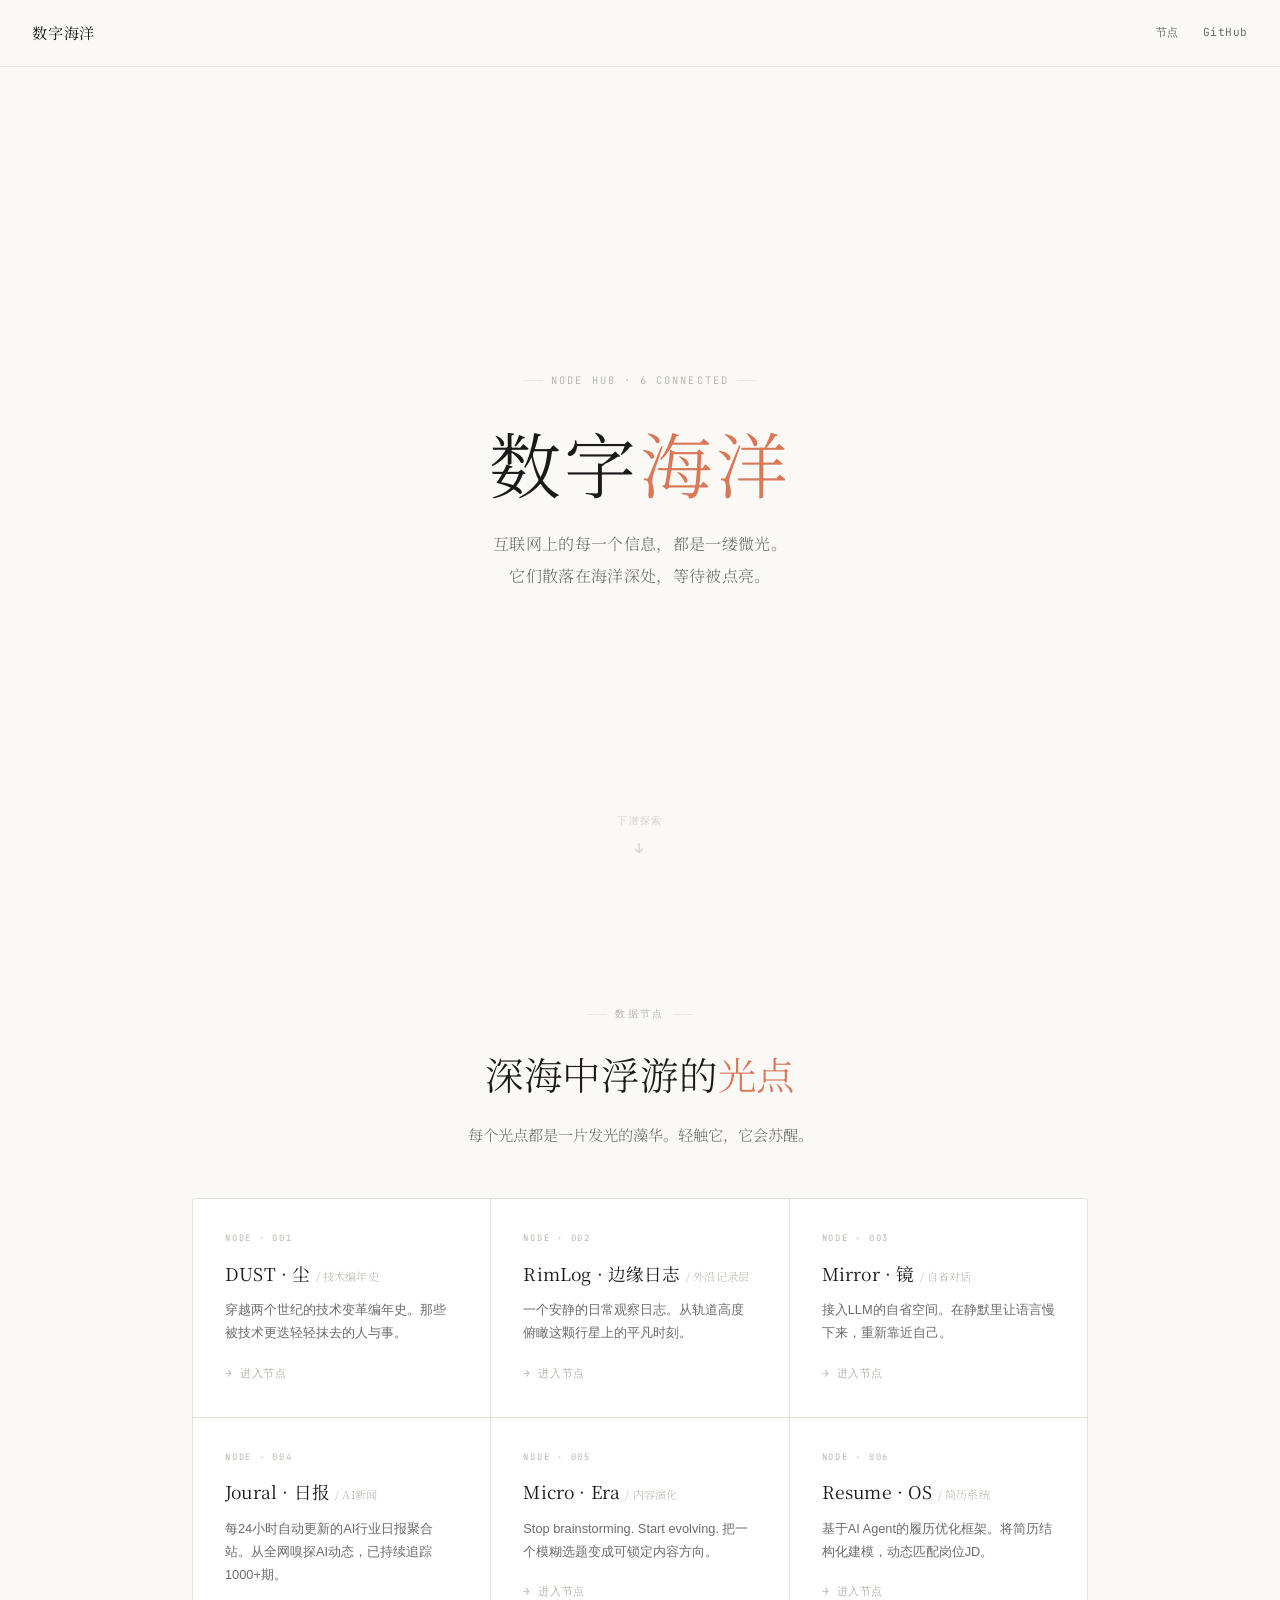
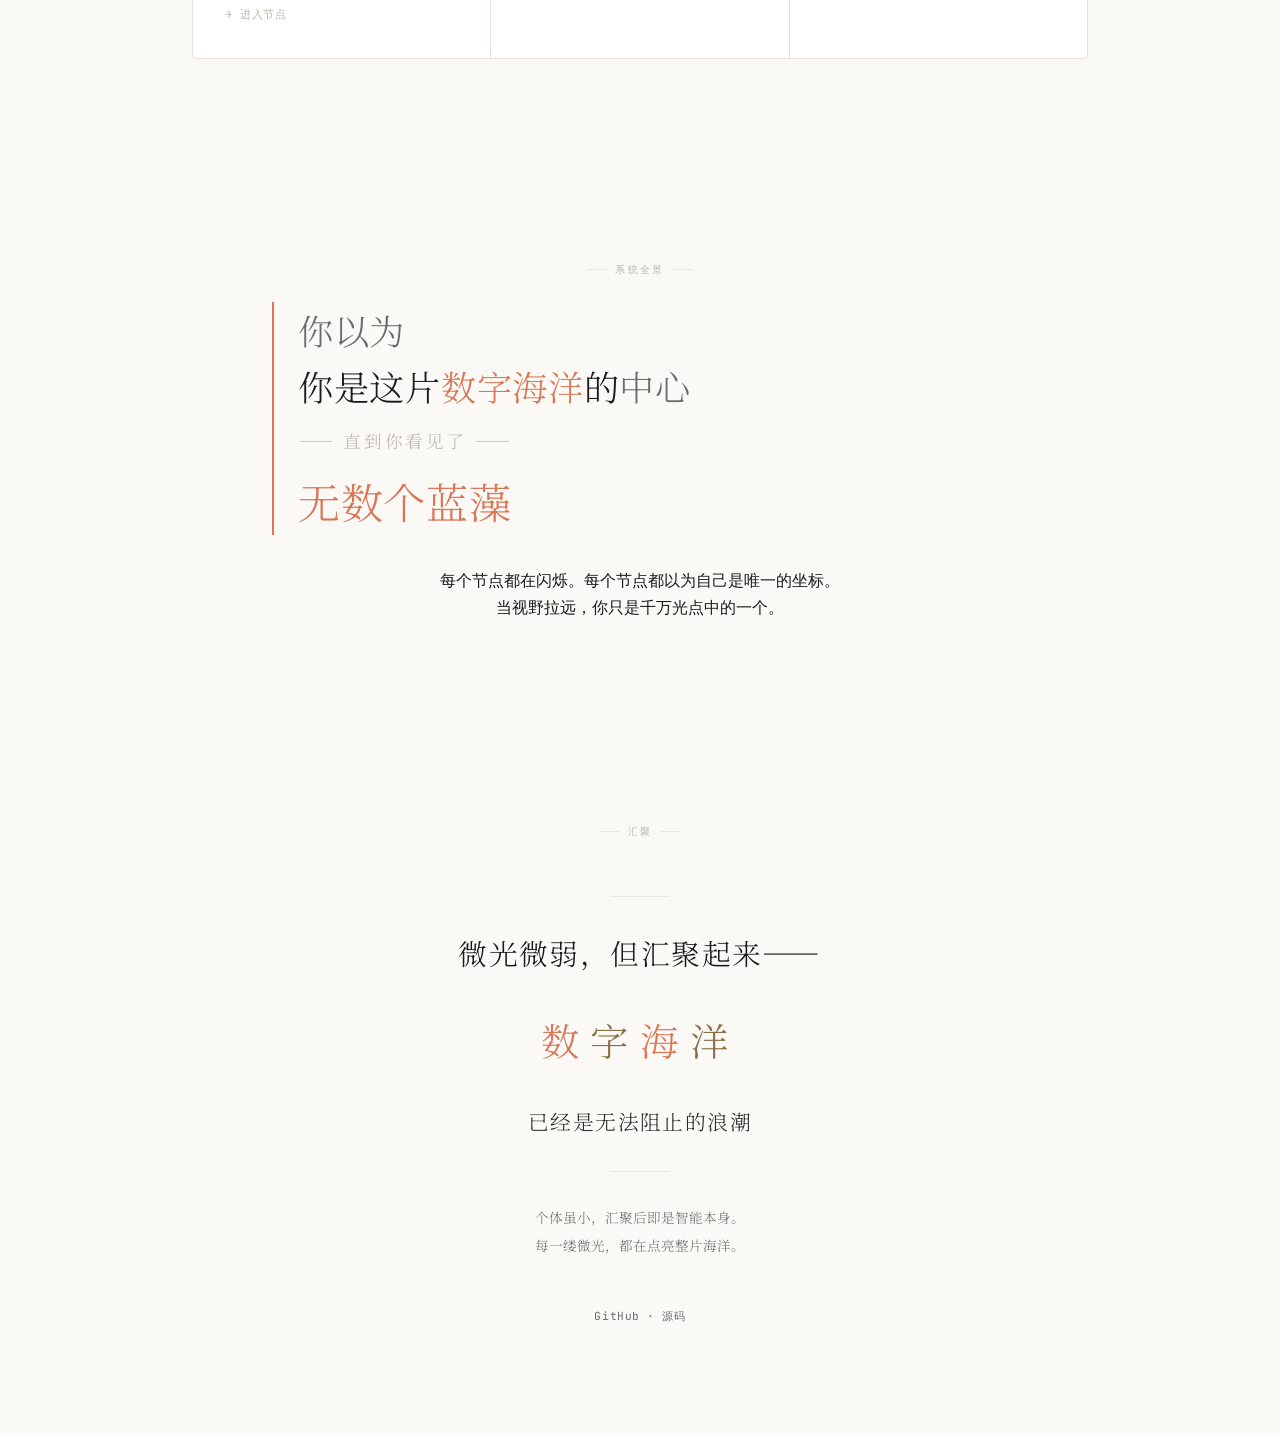
==== commit 53ec2d85: "refactor(ui): redesign homepage with claude design style" ====
--- a/index.html
+++ b/index.html
@@ -7,7 +7,103 @@
 <meta name="description" content="每个数据节点都是一缕微光 · 散落在数字海洋深处的坐标">
 <link rel="stylesheet" href="assets/css/shared.css">
 <style>
-  /* === Hero - Surface Layer === */
+  /* === Intro Overlay — Claude minimal === */
+  .intro-overlay {
+    position: fixed;
+    inset: 0;
+    z-index: 99999;
+    background: var(--bg);
+    display: flex;
+    flex-direction: column;
+    align-items: center;
+    justify-content: center;
+    transition: opacity 0.8s var(--ease-out);
+    pointer-events: none;
+    overflow: hidden;
+  }
+  .intro-overlay.show { pointer-events: auto; }
+  .intro-overlay.fade-out { opacity: 0; }
+
+  .intro-line {
+    width: 0;
+    height: 1px;
+    background: var(--rule);
+    margin-bottom: 2rem;
+    animation: intro-line-draw 1s var(--ease-out) 0.2s forwards;
+  }
+  @keyframes intro-line-draw {
+    0% { width: 0; opacity: 0; }
+    100% { width: 80px; opacity: 1; }
+  }
+
+  .intro-title {
+    font-family: var(--font-serif);
+    font-size: 3.5rem;
+    font-weight: 300;
+    letter-spacing: 0.15em;
+    color: var(--text);
+    opacity: 0;
+    filter: blur(8px);
+    animation: intro-title-in 1s var(--ease-out) 0.5s forwards;
+  }
+  @keyframes intro-title-in {
+    0% { opacity: 0; letter-spacing: 0.3em; filter: blur(8px); }
+    100% { opacity: 1; letter-spacing: 0.15em; filter: blur(0); }
+  }
+
+  .intro-sub {
+    font-family: var(--font-mono);
+    font-size: 0.7rem;
+    color: var(--text-4);
+    letter-spacing: 0.3em;
+    margin-top: 1rem;
+    text-transform: uppercase;
+    opacity: 0;
+    transform: translateY(8px);
+    animation: intro-sub-in 0.8s var(--ease-out) 1.4s forwards;
+  }
+  @keyframes intro-sub-in {
+    0% { opacity: 0; transform: translateY(8px); }
+    100% { opacity: 1; transform: translateY(0); }
+  }
+
+  /* === Nav === */
+  .nav {
+    position: fixed;
+    top: 0;
+    left: 0;
+    right: 0;
+    z-index: 100;
+    display: flex;
+    align-items: center;
+    justify-content: space-between;
+    padding: 1.25rem 2rem;
+    background: rgba(250, 249, 245, 0.85);
+    backdrop-filter: blur(8px);
+    -webkit-backdrop-filter: blur(8px);
+    border-bottom: 1px solid var(--rule);
+  }
+  .nav .nav-logo {
+    font-family: var(--font-serif);
+    font-size: 0.95rem;
+    font-weight: 400;
+    color: var(--text);
+    letter-spacing: 0.05em;
+  }
+  .nav .nav-links {
+    display: flex;
+    gap: 1.5rem;
+    font-family: var(--font-mono);
+    font-size: 0.7rem;
+    letter-spacing: 0.05em;
+  }
+  .nav .nav-links a {
+    color: var(--text-3);
+    transition: color var(--transition-fast);
+  }
+  .nav .nav-links a:hover { color: var(--accent); }
+
+  /* === Hero === */
   .hero {
     position: relative;
     z-index: 1;
@@ -17,734 +113,264 @@
     align-items: center;
     justify-content: center;
     text-align: center;
-    padding: 2rem;
-  }
-
-  .hero .hero-badge {
-    display: inline-flex;
-    align-items: center;
-    gap: 0.5rem;
-    font-family: "JetBrains Mono", monospace;
-    font-size: 0.6rem;
-    color: var(--text-faint);
+    padding: 8rem 2rem 4rem;
+  }
+
+  .hero .hero-label {
+    font-family: var(--font-mono);
+    font-size: 0.65rem;
+    color: var(--text-4);
     letter-spacing: 0.2em;
     margin-bottom: 2rem;
-    border: 1px solid rgba(0, 229, 200, 0.06);
-    padding: 0.4rem 0.8rem;
-  }
-
-  .hero .hero-badge .dot {
-    width: 5px;
-    height: 5px;
-    border-radius: 50%;
-    background: var(--cyber-cyan);
-    animation: pulse-dot 2s ease-in-out infinite;
-  }
-
-  @keyframes pulse-dot {
-    0%, 100% { opacity: 0.3; box-shadow: 0 0 6px var(--cyber-cyan); }
-    50% { opacity: 1; box-shadow: 0 0 16px var(--cyber-cyan); }
-  }
-
-  .hero .depth-gauge {
-    position: fixed;
-    right: 1.5rem;
-    top: 50%;
-    transform: translateY(-50%);
-    display: flex;
-    flex-direction: column;
-    align-items: center;
-    gap: 0.4rem;
-    z-index: 100;
-    opacity: 0.5;
-    transition: opacity var(--transition-base);
-  }
-
-  .hero .depth-gauge:hover {
-    opacity: 1;
-  }
-
-  .hero .depth-gauge .dg-track {
-    width: 2px;
-    height: 120px;
-    background: linear-gradient(to bottom, rgba(0, 229, 200, 0.2), rgba(124, 58, 237, 0.1));
-    border-radius: 1px;
-    position: relative;
-    overflow: hidden;
-  }
-
-  .hero .depth-gauge .dg-fill {
-    position: absolute;
-    bottom: 0;
-    left: 0;
-    width: 100%;
-    height: 0%;
-    background: linear-gradient(to top, var(--cyber-purple), var(--cyber-cyan));
-    border-radius: 1px;
-    transition: height 0.3s ease;
-    box-shadow: 0 0 8px var(--cyber-cyan-glow);
-  }
-
-  .hero .depth-gauge .dg-label {
-    font-family: "JetBrains Mono", monospace;
-    font-size: 0.55rem;
-    color: var(--text-faint);
-    writing-mode: vertical-rl;
-    letter-spacing: 0.2em;
-  }
-
-  .hero .depth-gauge .dg-value {
-    font-family: "JetBrains Mono", monospace;
-    font-size: 0.65rem;
-    color: var(--cyber-cyan);
-    font-weight: 500;
-    text-shadow: var(--neon-cyan);
+    text-transform: uppercase;
+    display: inline-flex;
+    align-items: center;
+    gap: 0.5rem;
+  }
+  .hero .hero-label::before,
+  .hero .hero-label::after {
+    content: '';
+    width: 20px;
+    height: 1px;
+    background: var(--rule);
   }
 
   .hero h1 {
-    font-size: 4rem;
-    font-weight: 200;
-    letter-spacing: 0.12em;
-    margin-bottom: 1.2rem;
-    font-family: "Noto Serif SC", serif;
-    line-height: 1.2;
-  }
-
-  .hero h1 .accent {
-    color: var(--cyber-cyan);
-    text-shadow: var(--neon-cyan);
-  }
+    font-size: 4.5rem;
+    font-weight: 300;
+    letter-spacing: 0.05em;
+    margin-bottom: 1.5rem;
+    line-height: 1.15;
+    color: var(--text);
+  }
+  .hero h1 .accent { color: var(--accent); }
 
   .hero .sub {
-    font-size: 1.05rem;
-    color: var(--text-secondary);
-    letter-spacing: 0.06em;
-    font-weight: 300;
-    max-width: 480px;
+    font-size: 1rem;
+    color: var(--text-3);
+    letter-spacing: 0.02em;
+    font-weight: 300;
+    max-width: 460px;
     line-height: 2;
-    font-family: "Noto Serif SC", serif;
-  }
-
-  .hero .status-bar {
-    margin-top: 2.5rem;
-    display: flex;
-    align-items: center;
-    gap: 0.6rem;
-    font-family: "JetBrains Mono", monospace;
-    font-size: 0.65rem;
-    color: var(--text-faint);
-    letter-spacing: 0.1em;
-  }
-
-  .scroll-hint {
+    font-family: var(--font-serif);
+  }
+
+  .hero .scroll-hint {
     position: absolute;
     bottom: 2.5rem;
     left: 50%;
     transform: translateX(-50%);
-    color: var(--text-faint);
-    font-family: "JetBrains Mono", monospace;
+    color: var(--text-4);
+    font-family: var(--font-mono);
     font-size: 0.6rem;
     letter-spacing: 0.15em;
+    text-transform: uppercase;
     display: flex;
     flex-direction: column;
     align-items: center;
     gap: 0.5rem;
     opacity: 0.6;
-    transition: opacity var(--transition-fast);
-  }
-
-  .scroll-hint:hover {
-    opacity: 1;
-  }
-
-  .scroll-hint .arrow {
-    font-size: 0.9rem;
+  }
+  .hero .scroll-hint .arrow {
+    font-size: 0.85rem;
     animation: float-down 2.5s ease-in-out infinite;
   }
-
   @keyframes float-down {
     0%, 100% { transform: translateY(0); opacity: 0.4; }
-    50% { transform: translateY(6px); opacity: 0.9; }
-  }
-
-  /* === Algae Blobs — particle clusters === */
-  .algae-swarm {
-    position: absolute;
-    inset: 0;
-    overflow: hidden;
-    pointer-events: none;
-    z-index: 0;
-  }
-
-  .algae-blob {
-    position: absolute;
-    pointer-events: auto;
-    cursor: pointer;
-    display: flex;
-    flex-direction: column;
-    align-items: center;
-    text-decoration: none;
-    width: 40px;
-    height: 40px;
-  }
-
-  /* each blob is built from multiple tiny dots */
-  .algae-blob .ad {
-    position: absolute;
-    border-radius: 50%;
-    left: 50%;
-    top: 50%;
-    will-change: transform;
-  }
-
-  .algae-blob .ad-cluster {
-    position: absolute;
-    inset: 0;
-    pointer-events: none;
-  }
-
-  .algae-blob .algae-label {
-    font-family: "JetBrains Mono", monospace;
-    font-size: 0.48rem;
-    color: rgba(255,255,255,0.15);
-    letter-spacing: 0.12em;
-    margin-top: 3px;
-    white-space: nowrap;
-    text-transform: uppercase;
-    transition: all 0.4s var(--ease-out-expo);
-    pointer-events: none;
-    position: relative;
-    top: 20px;
-  }
-
-  .algae-blob:hover .algae-label {
-    color: var(--text-primary);
-    letter-spacing: 0.2em;
-  }
-
-  /* dot orbiting keyframes — wider circular path */
-  @keyframes do1 { 0%,100%{transform:translate(-50%,-50%) translate(0,0)} 25%{transform:translate(-50%,-50%) translate(16px,-14px)} 50%{transform:translate(-50%,-50%) translate(-12px,18px)} 75%{transform:translate(-50%,-50%) translate(18px,-12px)} }
-  @keyframes do2 { 0%,100%{transform:translate(-50%,-50%) translate(0,0)} 33%{transform:translate(-50%,-50%) translate(-16px,14px)} 66%{transform:translate(-50%,-50%) translate(14px,16px)} }
-  @keyframes do3 { 0%,100%{transform:translate(-50%,-50%) translate(0,0)} 25%{transform:translate(-50%,-50%) translate(-18px,-10px)} 50%{transform:translate(-50%,-50%) translate(16px,16px)} 75%{transform:translate(-50%,-50%) translate(-14px,18px)} }
-  @keyframes do4 { 0%,100%{transform:translate(-50%,-50%) translate(0,0)} 50%{transform:translate(-50%,-50%) translate(16px,-16px)} }
-  @keyframes do5 { 0%,100%{transform:translate(-50%,-50%) translate(0,0)} 40%{transform:translate(-50%,-50%) translate(-16px,-16px)} 70%{transform:translate(-50%,-50%) translate(18px,14px)} }
-
-  /* Float: faster, wider, continuous */
-  @keyframes fx1 { 0%,100%{transform:translateX(0)} 25%{transform:translateX(60px)} 50%{transform:translateX(-45px)} 75%{transform:translateX(70px)} }
-  @keyframes fx2 { 0%,100%{transform:translateX(0)} 33%{transform:translateX(-65px)} 66%{transform:translateX(55px)} }
-  @keyframes fx3 { 0%,100%{transform:translateX(0)} 20%{transform:translateX(50px)} 40%{transform:translateX(-60px)} 60%{transform:translateX(45px)} 80%{transform:translateX(-55px)} }
-  @keyframes fx4 { 0%,100%{transform:translateX(0)} 50%{transform:translateX(75px)} }
-  @keyframes fx5 { 0%,100%{transform:translateX(0)} 30%{transform:translateX(-58px)} 60%{transform:translateX(62px)} }
-  @keyframes fx6 { 0%,100%{transform:translateX(0)} 25%{transform:translateX(-40px)} 50%{transform:translateX(65px)} 75%{transform:translateX(-35px)} }
-
-  @keyframes fy1 { 0%,100%{transform:translateY(0)} 30%{transform:translateY(-50px)} 60%{transform:translateY(40px)} }
-  @keyframes fy2 { 0%,100%{transform:translateY(0)} 25%{transform:translateY(45px)} 50%{transform:translateY(-55px)} 75%{transform:translateY(35px)} }
-  @keyframes fy3 { 0%,100%{transform:translateY(0)} 50%{transform:translateY(-45px)} }
-  @keyframes fy4 { 0%,100%{transform:translateY(0)} 20%{transform:translateY(-40px)} 40%{transform:translateY(50px)} 60%{transform:translateY(-35px)} 80%{transform:translateY(45px)} }
-  @keyframes fy5 { 0%,100%{transform:translateY(0)} 35%{transform:translateY(55px)} 70%{transform:translateY(-45px)} }
-  @keyframes fy6 { 0%,100%{transform:translateY(0)} 50%{transform:translateY(-50px)} }
-
-  .algae-blob:nth-child(1) { top:10%; left:8%; animation:fx1 12s ease-in-out infinite, fy1 10s ease-in-out infinite; }
-  .algae-blob:nth-child(2) { top:6%; right:8%; animation:fx2 14s ease-in-out infinite, fy2 11s ease-in-out infinite; }
-  .algae-blob:nth-child(3) { bottom:8%; left:6%; animation:fx3 11s ease-in-out infinite, fy3 13s ease-in-out infinite; }
-  .algae-blob:nth-child(4) { bottom:6%; right:6%; animation:fx4 15s ease-in-out infinite, fy4 12s ease-in-out infinite; }
-  .algae-blob:nth-child(5) { top:50%; left:3%; animation:fx5 13s ease-in-out infinite, fy5 14s ease-in-out infinite; }
-  .algae-blob:nth-child(6) { top:45%; right:3%; animation:fx6 16s ease-in-out infinite, fy6 10s ease-in-out infinite; }
-
-  @media (max-width: 768px) {
-    .algae-blob:nth-child(1) { top:8%; left:4%; }
-    .algae-blob:nth-child(2) { top:4%; right:4%; }
-    .algae-blob:nth-child(3) { bottom:22%; left:3%; }
-    .algae-blob:nth-child(4) { bottom:18%; right:3%; }
-    .algae-blob:nth-child(5) { top:52%; left:2%; }
-    .algae-blob:nth-child(6) { top:48%; right:2%; }
-    .algae-blob .algae-label { font-size:0.4rem; }
-  }
-
-  /* === Intro Overlay — Minimalist Light === */
-  .intro-overlay {
-    position: fixed;
-    inset: 0;
-    z-index: 99999;
-    background: var(--ocean-black);
-    display: flex;
-    flex-direction: column;
-    align-items: center;
-    justify-content: center;
-    transition: opacity 1.2s var(--ease-out-expo);
-    pointer-events: none;
-    overflow: hidden;
-  }
-
-  .intro-overlay.show {
-    pointer-events: auto;
-  }
-
-  .intro-overlay.fade-out {
-    opacity: 0;
-  }
-
-  /* Ambient light pool */
-  .intro-ambient {
-    position: absolute;
-    width: 600px;
-    height: 600px;
-    border-radius: 50%;
-    background: radial-gradient(circle at center, rgba(0,229,200,0.06) 0%, rgba(0,136,255,0.03) 25%, transparent 60%);
-    animation: intro-ambient-pulse 4s var(--ease-out-expo) infinite;
-    pointer-events: none;
-  }
-
-  @keyframes intro-ambient-pulse {
-    0% { transform: scale(0.85); opacity: 0.3; }
-    50% { transform: scale(1.15); opacity: 0.7; }
-    100% { transform: scale(0.85); opacity: 0.3; }
-  }
-
-  /* Content container */
-  .intro-content {
-    display: flex;
-    flex-direction: column;
-    align-items: center;
-    position: relative;
-  }
-
-  /* Decorative line */
-  .intro-line {
-    width: 0;
-    height: 1px;
-    background: linear-gradient(90deg, transparent, rgba(0,229,200,0.3), transparent);
-    margin-bottom: 2rem;
-    animation: intro-line-draw 1s var(--ease-out-expo) 0.2s forwards;
-  }
-
-  @keyframes intro-line-draw {
-    0% { width: 0; opacity: 0; }
-    100% { width: 120px; opacity: 1; }
-  }
-
-  /* Chinese title — blur-in with rainbow flow (Apple-style) */
-  .intro-title {
-    font-family: "Noto Serif SC", serif;
-    font-size: 4.2rem;
-    font-weight: 200;
-    letter-spacing: 0.4em;
-    opacity: 0;
-    filter: blur(10px);
-    background: linear-gradient(90deg,
-      hsl(230, 50%, 52%),   /* blue */
-      hsl(280, 45%, 55%),   /* purple */
-      hsl(0, 50%, 55%),     /* red */
-      hsl(25, 50%, 50%),    /* orange */
-      hsl(50, 55%, 48%),    /* yellow */
-      hsl(140, 45%, 42%),   /* green */
-      hsl(190, 50%, 48%),   /* cyan */
-      hsl(230, 50%, 52%)    /* blue — back to start */
-    );
-    background-size: 200% 100%;
-    background-clip: text;
-    -webkit-background-clip: text;
-    -webkit-text-fill-color: transparent;
-    color: transparent;
-    animation: intro-title-in 1.4s var(--ease-out-expo) 0.6s forwards,
-               intro-color-flow 4s linear 0s infinite;
-    line-height: 1.2;
-  }
-
-  @keyframes intro-title-in {
-    0% { opacity: 0; letter-spacing: 0.4em; filter: blur(10px); }
-    100% { opacity: 1; letter-spacing: 0.15em; filter: blur(0); }
-  }
-
-  @keyframes intro-color-flow {
-    0% { background-position: 0% 50%; }
-    100% { background-position: -100% 50%; }
-  }
-
-  /* English subtitle — fade-up */
-  .intro-sub {
-    font-family: "JetBrains Mono", monospace;
-    font-size: 0.72rem;
-    color: rgba(0,229,200,0.3);
-    letter-spacing: 0.4em;
-    margin-top: 1.2rem;
-    text-transform: uppercase;
-    opacity: 0;
-    transform: translateY(10px);
-    animation: intro-sub-in 0.9s var(--ease-out-expo) 1.8s forwards;
-  }
-
-  @keyframes intro-sub-in {
-    0% { opacity: 0; transform: translateY(10px); }
-    100% { opacity: 1; transform: translateY(0); }
-  }
-
-  /* Floating light motes */
-  .intro-mote {
-    position: absolute;
-    width: 2px;
-    height: 2px;
-    border-radius: 50%;
-    background: var(--cyber-cyan);
-    pointer-events: none;
-    opacity: 0;
-  }
-
-  /* === Sections === */
+    50% { transform: translateY(4px); opacity: 0.9; }
+  }
+
+  /* === Section === */
   .ocean-section {
     position: relative;
     z-index: 1;
-    min-height: 100vh;
-    display: flex;
-    flex-direction: column;
-    align-items: center;
-    justify-content: center;
-    padding: 5rem 2rem;
+    padding: 6rem 2rem;
     text-align: center;
-  }
-
-  .ocean-section::before {
-    content: '';
-    position: absolute;
-    top: -1px;
-    left: 0;
-    right: 0;
-    height: 120px;
-    background: linear-gradient(to bottom, rgba(0, 229, 200, 0.02), transparent);
-    pointer-events: none;
-  }
-
-  .ocean-section .section-label {
-    font-family: "JetBrains Mono", monospace;
+    max-width: 960px;
+    margin: 0 auto;
+  }
+
+  .section-label {
+    font-family: var(--font-mono);
     font-size: 0.6rem;
-    color: var(--text-faint);
+    color: var(--text-4);
     letter-spacing: 0.25em;
     margin-bottom: 1.5rem;
+    text-transform: uppercase;
     display: inline-flex;
     align-items: center;
     gap: 0.5rem;
   }
-
-  .ocean-section .section-label::before,
-  .ocean-section .section-label::after {
+  .section-label::before,
+  .section-label::after {
     content: '';
-    width: 24px;
+    width: 20px;
     height: 1px;
-    background: var(--text-muted);
+    background: var(--rule);
   }
 
   .ocean-section h2 {
     font-size: 2.4rem;
-    font-weight: 200;
-    letter-spacing: 0.06em;
+    font-weight: 300;
+    letter-spacing: 0.02em;
     margin-bottom: 1.2rem;
-    font-family: "Noto Serif SC", serif;
     line-height: 1.4;
   }
+  .ocean-section h2 .accent { color: var(--accent); }
 
   .ocean-section .lead {
-    max-width: 560px;
-    color: var(--text-secondary);
-    font-size: 0.92rem;
+    max-width: 540px;
+    margin: 0 auto;
+    color: var(--text-3);
+    font-size: 0.95rem;
     line-height: 2;
-    letter-spacing: 0.04em;
-    font-family: "Noto Serif SC", serif;
-    font-weight: 300;
-  }
-
-  /* === Data Nodes Grid (Sub-sites) === */
+    font-family: var(--font-serif);
+    font-weight: 300;
+  }
+
+  /* === Nodes Grid — hairline borders via gap === */
   .nodes-grid {
     display: grid;
     grid-template-columns: repeat(auto-fit, minmax(280px, 1fr));
     gap: 1px;
-    max-width: 880px;
-    width: 100%;
-    margin-top: 2.5rem;
-    background: rgba(0, 229, 200, 0.03);
+    max-width: 900px;
+    margin: 3rem auto 0;
+    background: var(--border);
+    border: 1px solid var(--border);
+    border-radius: var(--radius);
+    overflow: hidden;
   }
 
   .node-card {
     position: relative;
-    padding: 1.8rem;
-    background: rgba(0, 136, 255, 0.015);
+    padding: 2rem;
     text-align: left;
-    transition: all 0.5s var(--ease-out-expo);
+    background: var(--bg-card);
+    transition: background var(--transition);
     cursor: pointer;
     display: block;
     color: inherit;
     text-decoration: none;
     overflow: hidden;
-    border: 1px solid rgba(0, 229, 200, 0.04);
-    border-right: none;
-    border-bottom: none;
   }
 
   .node-card::before {
     content: '';
-    position: absolute;
-    top: 0;
-    left: 0;
-    width: 100%;
-    height: 100%;
-    background: linear-gradient(135deg, rgba(0, 229, 200, 0.04), transparent 50%);
-    opacity: 0;
-    transition: opacity 0.5s var(--ease-out-expo);
-  }
-
-  .node-card::after {
-    content: '';
-    position: absolute;
-    top: 0;
-    left: 0;
-    width: 100%;
-    height: 2px;
-    background: linear-gradient(90deg, transparent, var(--cyber-cyan), transparent);
-    opacity: 0;
-    transition: opacity 0.5s var(--ease-out-expo);
-    transform: scaleX(0.3);
-  }
-
-  .node-card:hover {
-    background: rgba(0, 136, 255, 0.04);
-    transform: translateY(-4px);
-    box-shadow: 0 20px 60px rgba(0, 0, 0, 0.4), 0 0 40px rgba(0, 229, 200, 0.03);
-    border-color: rgba(0, 229, 200, 0.1);
-  }
-
-  .node-card:hover::before {
-    opacity: 1;
-  }
-
-  .node-card:hover::after {
-    opacity: 1;
-    transform: scaleX(1);
-  }
-
-  .node-card .node-id {
-    font-family: "JetBrains Mono", monospace;
-    font-size: 0.55rem;
-    color: var(--text-faint);
-    letter-spacing: 0.2em;
-    margin-bottom: 0.8rem;
-    transition: color var(--transition-fast);
-  }
-
-  .node-card:hover .node-id {
-    color: var(--cyber-cyan-dim);
-  }
-
-  .node-card .node-name {
-    font-size: 1.15rem;
-    font-weight: 300;
-    letter-spacing: 0.04em;
-    color: var(--text-primary);
-    margin-bottom: 0.4rem;
-    font-family: "Noto Serif SC", serif;
-  }
-
-  .node-card .node-name .tag {
-    font-size: 0.7rem;
-    color: var(--text-faint);
-    letter-spacing: 0.04em;
-    font-weight: 300;
-  }
-
-  .node-card .node-desc {
-    font-size: 0.78rem;
-    color: var(--text-dim);
-    line-height: 1.8;
-    margin-top: 0.5rem;
-    font-weight: 300;
-  }
-
-  .node-card .node-arrow {
-    margin-top: 1rem;
-    font-size: 0.7rem;
-    color: var(--text-faint);
-    font-family: "JetBrains Mono", monospace;
-    transition: all 0.4s var(--ease-out-expo);
-    display: inline-flex;
-    align-items: center;
-    gap: 0.4rem;
-  }
-
-  .node-card:hover .node-arrow {
-    color: var(--cyber-cyan);
-    gap: 0.7rem;
-  }
-
-  .node-card .node-accent {
     position: absolute;
     left: 0;
     top: 0;
     width: 2px;
     height: 100%;
-    transition: opacity 0.5s var(--ease-out-expo);
-    opacity: 0.3;
-  }
-
-  .node-card:hover .node-accent {
-    opacity: 0.8;
-  }
-
-  .node-card .node-accent.cyan-accent { background: var(--cyber-cyan); box-shadow: 0 0 8px var(--cyber-cyan-glow); }
-  .node-card .node-accent.blue-accent { background: var(--cyber-blue); box-shadow: 0 0 8px var(--neon-blue); }
-  .node-card .node-accent.purple-accent { background: var(--cyber-purple); box-shadow: 0 0 8px var(--neon-purple); }
-  .node-card .node-accent.pink-accent { background: var(--cyber-pink); box-shadow: 0 0 8px var(--neon-pink); }
-
-  /* === The Reveal Section === */
+    background: var(--accent);
+    transform: scaleY(0);
+    transform-origin: top;
+    transition: transform 0.4s var(--ease-out);
+  }
+
+  .node-card:hover { background: var(--bg-soft); }
+  .node-card:hover::before { transform: scaleY(1); }
+
+  .node-card .node-id {
+    font-family: var(--font-mono);
+    font-size: 0.55rem;
+    color: var(--text-4);
+    letter-spacing: 0.2em;
+    margin-bottom: 0.8rem;
+    text-transform: uppercase;
+    transition: color var(--transition-fast);
+  }
+  .node-card:hover .node-id { color: var(--accent); }
+
+  .node-card .node-name {
+    font-size: 1.1rem;
+    font-weight: 400;
+    letter-spacing: 0.01em;
+    color: var(--text);
+    margin-bottom: 0.5rem;
+    font-family: var(--font-serif);
+  }
+  .node-card .node-name .tag {
+    font-size: 0.7rem;
+    color: var(--text-4);
+    font-weight: 300;
+  }
+
+  .node-card .node-desc {
+    font-size: 0.8rem;
+    color: var(--text-3);
+    line-height: 1.8;
+    margin-top: 0.6rem;
+    font-weight: 300;
+  }
+
+  .node-card .node-arrow {
+    margin-top: 1.2rem;
+    font-size: 0.7rem;
+    color: var(--text-4);
+    font-family: var(--font-mono);
+    letter-spacing: 0.05em;
+    transition: all var(--transition);
+    display: inline-flex;
+    align-items: center;
+    gap: 0.3rem;
+  }
+  .node-card:hover .node-arrow {
+    color: var(--accent);
+    gap: 0.6rem;
+  }
+
+  /* === Reveal Section (editorial quote) === */
   .reveal-section {
     position: relative;
     z-index: 1;
-    min-height: 110vh;
-    display: flex;
-    flex-direction: column;
-    align-items: center;
-    justify-content: center;
-    padding: 5rem 2rem;
+    padding: 6rem 2rem;
     text-align: center;
-  }
-
-  .reveal-section::before {
-    content: '';
-    position: absolute;
-    inset: 0;
-    background: radial-gradient(ellipse at 50% 30%, rgba(0, 229, 200, 0.03), transparent 60%),
-                radial-gradient(ellipse at 50% 70%, rgba(124, 58, 237, 0.02), transparent 60%);
-    pointer-events: none;
-  }
-
-  .reveal-section .section-label {
-    font-family: "JetBrains Mono", monospace;
-    font-size: 0.6rem;
-    color: var(--text-faint);
-    letter-spacing: 0.25em;
+    max-width: 800px;
+    margin: 0 auto;
+  }
+
+  .reveal-section .big-text {
+    font-size: 2.2rem;
+    font-weight: 300;
+    letter-spacing: 0.02em;
+    line-height: 1.6;
     margin-bottom: 2rem;
-    display: inline-flex;
-    align-items: center;
-    gap: 0.5rem;
-  }
-
-  .reveal-section .section-label::before,
-  .reveal-section .section-label::after {
-    content: '';
-    width: 24px;
-    height: 1px;
-    background: var(--text-muted);
-  }
-
-  .reveal-section .big-text {
-    font-size: 3.5rem;
-    font-weight: 100;
-    letter-spacing: 0.08em;
-    line-height: 1.4;
-    margin-bottom: 2rem;
-    font-family: "Noto Serif SC", serif;
-  }
-
-  .reveal-section .big-text .highlight {
-    color: var(--cyber-cyan);
-    text-shadow: var(--neon-cyan);
-  }
-
-  .reveal-section .big-text .dim-highlight {
-    color: var(--text-dim);
-  }
-
-  .reveal-section .big-text .tk {
-    display: inline-block;
-    animation: flicker 4s ease-in-out infinite;
-    color: var(--cyber-cyan);
-    text-shadow: var(--neon-cyan);
-  }
-
-  @keyframes flicker {
-    0%, 100% { opacity: 1; }
-    3% { opacity: 0.3; }
-    6% { opacity: 1; }
-    7% { opacity: 0.5; }
-    10% { opacity: 1; }
-    50% { opacity: 1; }
-  }
-
-  /* === Convergence Section === */
+    font-family: var(--font-serif);
+    position: relative;
+    padding-left: 1.5rem;
+    text-align: left;
+    border-left: 2px solid var(--accent);
+  }
+
+  .reveal-section .big-text .highlight { color: var(--accent); }
+  .reveal-section .big-text .dim-highlight { color: var(--text-3); }
+
+  /* === Convergence === */
   .convergence {
     position: relative;
     z-index: 1;
-    min-height: 100vh;
-    display: flex;
-    flex-direction: column;
-    align-items: center;
-    justify-content: center;
-    padding: 5rem 2rem;
+    padding: 6rem 2rem 4rem;
     text-align: center;
-  }
-
-  .convergence::before {
-    content: '';
-    position: absolute;
-    top: 0;
-    left: 0;
-    right: 0;
-    height: 1px;
-    background: linear-gradient(90deg, transparent, rgba(0, 229, 200, 0.06), rgba(124, 58, 237, 0.06), transparent);
-  }
-
-  .convergence .section-label {
-    font-family: "JetBrains Mono", monospace;
-    font-size: 0.6rem;
-    color: var(--text-faint);
-    letter-spacing: 0.25em;
-    margin-bottom: 2rem;
-    display: inline-flex;
-    align-items: center;
-    gap: 0.5rem;
-  }
-
-  .convergence .section-label::before,
-  .convergence .section-label::after {
-    content: '';
-    width: 24px;
-    height: 1px;
-    background: var(--text-muted);
+    max-width: 700px;
+    margin: 0 auto;
   }
 
   .convergence .breaker {
     width: 60px;
     height: 1px;
-    background: linear-gradient(90deg, var(--cyber-cyan), var(--cyber-purple));
+    background: var(--rule);
     margin: 2rem auto;
-    box-shadow: 0 0 12px var(--cyber-cyan-glow);
   }
 
   .convergence .final-text {
-    font-size: 2rem;
-    font-weight: 200;
-    letter-spacing: 0.1em;
+    font-size: 1.8rem;
+    font-weight: 300;
+    letter-spacing: 0.05em;
     line-height: 1.7;
-    max-width: 600px;
-    font-family: "Noto Serif SC", serif;
-  }
-
-  .convergence .final-text .glow {
-    color: var(--cyber-cyan);
-    text-shadow: 0 0 30px var(--cyber-cyan-glow), 0 0 80px rgba(0, 229, 200, 0.08);
-  }
-
-  .convergence .final-text .glow-purple {
-    color: var(--cyber-purple);
-    text-shadow: 0 0 30px rgba(124, 58, 237, 0.2), 0 0 80px rgba(124, 58, 237, 0.06);
-  }
-
-  .convergence .final-sub {
-    margin-top: 1.5rem;
-    max-width: 500px;
-    color: var(--text-dim);
-    font-size: 0.85rem;
-    line-height: 2;
-    font-weight: 300;
-    font-family: "Noto Serif SC", serif;
-  }
+    font-family: var(--font-serif);
+  }
+  .convergence .final-text .glow { color: var(--accent); }
+  .convergence .final-text .glow-purple { color: #8B6F47; }
 
   .convergence .footer-links {
     margin-top: 3rem;
@@ -752,160 +378,78 @@
     gap: 2rem;
     flex-wrap: wrap;
     justify-content: center;
-    font-family: "JetBrains Mono", monospace;
+    font-family: var(--font-mono);
     font-size: 0.7rem;
   }
-
   .convergence .footer-links a {
-    color: var(--text-faint);
-    letter-spacing: 0.08em;
-    transition: all var(--transition-fast);
-    display: inline-flex;
-    align-items: center;
-    gap: 0.3rem;
-  }
-
-  .convergence .footer-links a:hover {
-    color: var(--cyber-cyan);
-    text-shadow: var(--neon-cyan);
-  }
-
-  /* === Ambient Orbs === */
-  .ambient-orb {
-    position: fixed;
-    border-radius: 50%;
-    pointer-events: none;
-    z-index: 0;
-    filter: blur(100px);
-    opacity: 0.15;
-    transition: opacity 1s ease;
-  }
-
-  .ambient-orb.orb-cyan {
-    width: 400px;
-    height: 400px;
-    background: radial-gradient(circle, rgba(0, 229, 200, 0.3), transparent);
-    top: -100px;
-    right: -100px;
-  }
-
-  .ambient-orb.orb-blue {
-    width: 350px;
-    height: 350px;
-    background: radial-gradient(circle, rgba(0, 136, 255, 0.2), transparent);
-    bottom: -80px;
-    left: -80px;
-  }
-
-  .ambient-orb.orb-purple {
-    width: 300px;
-    height: 300px;
-    background: radial-gradient(circle, rgba(124, 58, 237, 0.15), transparent);
-    top: 50%;
-    left: 50%;
-    transform: translate(-50%, -50%);
-  }
-
-  /* === Spacer === */
-  .spacer {
-    height: 1px;
-  }
+    color: var(--text-3);
+    letter-spacing: 0.05em;
+    transition: color var(--transition-fast);
+  }
+  .convergence .footer-links a:hover { color: var(--accent); }
 
   /* === Responsive === */
   @media (max-width: 1024px) {
-    .nodes-grid {
-      grid-template-columns: repeat(2, 1fr);
-      max-width: 600px;
-    }
-  }
-
+    .nodes-grid { grid-template-columns: repeat(2, 1fr); }
+  }
   @media (max-width: 768px) {
-    .hero h1 { font-size: 2.6rem; }
+    .nav { padding: 1rem 1.25rem; }
+    .hero h1 { font-size: 3rem; }
     .hero .sub { font-size: 0.9rem; }
-    .nodes-grid { grid-template-columns: 1fr; max-width: 100%; }
-    .reveal-section .big-text { font-size: 2rem; }
+    .nodes-grid { grid-template-columns: 1fr; }
+    .ocean-section h2 { font-size: 1.8rem; }
+    .reveal-section .big-text { font-size: 1.6rem; }
     .convergence .final-text { font-size: 1.4rem; }
-    .hero .depth-gauge { right: 0.8rem; }
-    .hero .depth-gauge .dg-track { height: 80px; }
-    .ocean-section h2 { font-size: 1.8rem; }
-    .node-card { padding: 1.4rem; }
-  }
-
+    .ocean-section { padding: 4rem 1.25rem; }
+  }
   @media (max-width: 480px) {
-    .hero h1 { font-size: 2rem; }
-    .ocean-section { padding: 3rem 1.2rem; }
-    .reveal-section .big-text { font-size: 1.6rem; }
+    .hero h1 { font-size: 2.4rem; }
+    .reveal-section .big-text { font-size: 1.3rem; }
   }
 </style>
 </head>
 <body>
 
-<!-- Intro overlay — Minimalist Light -->
+<!-- Intro overlay -->
 <div class="intro-overlay show" id="introOverlay">
-  <div class="intro-ambient"></div>
-  <div class="intro-content">
-    <div class="intro-line"></div>
-    <h2 class="intro-title">数字海洋</h2>
-    <p class="intro-sub">Digital Ocean</p>
+  <div class="intro-line"></div>
+  <h2 class="intro-title">数字海洋</h2>
+  <p class="intro-sub">Digital Ocean</p>
+</div>
+
+<!-- Nav -->
+<nav class="nav">
+  <div class="nav-logo">数字海洋</div>
+  <div class="nav-links">
+    <a href="#nodes">节点</a>
+    <a href="https://github.com/nimadunzhu/Digital_Ocean" target="_blank" rel="noopener">GitHub</a>
   </div>
-</div>
-
-<!-- Ambient Orbs -->
-<div class="ambient-orb orb-cyan"></div>
-<div class="ambient-orb orb-blue"></div>
-<div class="ambient-orb orb-purple"></div>
-
-<!-- Depth gauge -->
-<div class="depth-gauge" id="depthGauge">
-  <div class="dg-label">DEPTH</div>
-  <div class="dg-track">
-    <div class="dg-fill" id="depthFill"></div>
-  </div>
-  <div class="dg-value" id="depthValue">0m</div>
-</div>
-
-<!-- === HERO: Surface Layer === -->
+</nav>
+
+<!-- Hero -->
 <section class="hero" id="hero">
-
-  <!-- Floating algae blobs — particle clusters (generated by JS) -->
-  <div class="algae-swarm" id="algaeSwarm">
-    <a href="dust/" class="algae-blob" data-color="0,229,200"></a>
-    <a href="rimlog/" class="algae-blob" data-color="0,136,255"></a>
-    <a href="mirror/" class="algae-blob" data-color="124,58,237"></a>
-    <a href="news/" class="algae-blob" data-color="0,180,255"></a>
-    <a href="microera/" class="algae-blob" data-color="255,45,120"></a>
-    <a href="resume/" class="algae-blob" data-color="140,70,255"></a>
-  </div>
-
-  <div class="hero-badge">
-    <span class="dot"></span>
-    <span>NODE HUB · 6 CONNECTED</span>
-  </div>
-  <h1 class="reveal">数字<span class="accent">海洋</span></h1>
-  <p class="sub reveal reveal-delay-1">
+  <div class="hero-label reveal">NODE HUB · 6 CONNECTED</div>
+  <h1 class="reveal reveal-delay-1">数字<span class="accent">海洋</span></h1>
+  <p class="sub reveal reveal-delay-2">
     互联网上的每一个信息，都是一缕微光。<br>
     它们散落在海洋深处，等待被点亮。
   </p>
-  <div class="status-bar reveal reveal-delay-2">
-    <span class="mono">SIGNAL ONLINE · 信号强度 98%</span>
-  </div>
   <div class="scroll-hint">
     <span>下潜探索</span>
-    <span class="arrow">↡</span>
+    <span class="arrow">↓</span>
   </div>
 </section>
 
-<!-- === SECTION 1: Data Nodes === -->
+<!-- Section 1: Data Nodes -->
 <section class="ocean-section" id="nodes">
   <div class="section-label reveal">数据节点</div>
-  <h2 class="reveal reveal-delay-1">深海中浮游的<span class="text-cyber">光点</span></h2>
+  <h2 class="reveal reveal-delay-1">深海中浮游的<span class="accent">光点</span></h2>
   <p class="lead reveal reveal-delay-2">
     每个光点都是一片发光的藻华。轻触它，它会苏醒。
   </p>
 
   <div class="nodes-grid">
     <a href="dust/" class="node-card reveal reveal-delay-1">
-      <div class="node-accent cyan-accent"></div>
       <div class="node-id">NODE · 001</div>
       <div class="node-name">DUST · 尘 <span class="tag">/ 技术编年史</span></div>
       <div class="node-desc">穿越两个世纪的技术变革编年史。那些被技术更迭轻轻抹去的人与事。</div>
@@ -913,7 +457,6 @@
     </a>
 
     <a href="rimlog/" class="node-card reveal reveal-delay-1">
-      <div class="node-accent blue-accent"></div>
       <div class="node-id">NODE · 002</div>
       <div class="node-name">RimLog · 边缘日志 <span class="tag">/ 外沿记录层</span></div>
       <div class="node-desc">一个安静的日常观察日志。从轨道高度俯瞰这颗行星上的平凡时刻。</div>
@@ -921,7 +464,6 @@
     </a>
 
     <a href="mirror/" class="node-card reveal reveal-delay-2">
-      <div class="node-accent purple-accent"></div>
       <div class="node-id">NODE · 003</div>
       <div class="node-name">Mirror · 镜 <span class="tag">/ 自省对话</span></div>
       <div class="node-desc">接入LLM的自省空间。在静默里让语言慢下来，重新靠近自己。</div>
@@ -929,7 +471,6 @@
     </a>
 
     <a href="news/" class="node-card reveal reveal-delay-2">
-      <div class="node-accent blue-accent"></div>
       <div class="node-id">NODE · 004</div>
       <div class="node-name">Joural · 日报 <span class="tag">/ AI新闻</span></div>
       <div class="node-desc">每24小时自动更新的AI行业日报聚合站。从全网嗅探AI动态，已持续追踪1000+期。</div>
@@ -937,7 +478,6 @@
     </a>
 
     <a href="microera/" class="node-card reveal reveal-delay-3">
-      <div class="node-accent pink-accent"></div>
       <div class="node-id">NODE · 005</div>
       <div class="node-name">Micro · Era <span class="tag">/ 内容演化</span></div>
       <div class="node-desc">Stop brainstorming. Start evolving. 把一个模糊选题变成可锁定内容方向。</div>
@@ -945,7 +485,6 @@
     </a>
 
     <a href="resume/" class="node-card reveal reveal-delay-3">
-      <div class="node-accent purple-accent"></div>
       <div class="node-id">NODE · 006</div>
       <div class="node-name">Resume · OS <span class="tag">/ 简历系统</span></div>
       <div class="node-desc">基于AI Agent的履历优化框架。将简历结构化建模，动态匹配岗位JD。</div>
@@ -954,14 +493,14 @@
   </div>
 </section>
 
-<!-- === SECTION 2: The Reveal === -->
+<!-- Section 2: The Reveal -->
 <section class="reveal-section" id="reveal">
   <div class="section-label reveal">系统全景</div>
   <div class="big-text reveal reveal-delay-1">
     <span class="dim-highlight">你以为</span><br>
     你是这片<span class="highlight">数字海洋</span>的<span class="dim-highlight">中心</span><br>
-    <span style="font-size:0.5em;color:var(--text-faint);line-height:3;display:block;letter-spacing:0.15em;">—— 直到你看见了 ——</span>
-    <span class="tk" style="font-size:1.2em;">无数个蓝藻</span>
+    <span style="font-size:0.5em;color:var(--text-4);line-height:3;display:block;letter-spacing:0.15em;">—— 直到你看见了 ——</span>
+    <span class="highlight" style="font-size:1.2em;">无数个蓝藻</span>
   </div>
   <p class="lead reveal reveal-delay-2">
     每个节点都在闪烁。每个节点都以为自己是唯一的坐标。<br>
@@ -969,7 +508,7 @@
   </p>
 </section>
 
-<!-- === SECTION 3: Convergence === -->
+<!-- Section 3: Convergence -->
 <section class="convergence" id="convergence">
   <div class="section-label reveal">汇聚</div>
   <div class="breaker reveal reveal-delay-1"></div>
@@ -979,49 +518,33 @@
     <p style="margin-top:1.8rem; font-size:2.4rem; letter-spacing:0.3em;">
       <span class="glow">数</span><span class="glow-purple">字</span><span class="glow">海</span><span class="glow-purple">洋</span>
     </p>
-    <p style="margin-top:2rem; font-size:1.3rem; color:var(--text-secondary); font-weight:300;">
+    <p style="margin-top:2rem; font-size:1.3rem; color:var(--text-2); font-weight:300;">
       已经是无法阻止的浪潮
     </p>
   </div>
 
   <div class="breaker reveal reveal-delay-2"></div>
 
-  <p class="reveal reveal-delay-3" style="margin-top:2rem; max-width:500px; color:var(--text-dim); font-size:0.85rem; line-height:2; font-family:'Noto Serif SC',serif; font-weight:300;">
+  <p class="reveal reveal-delay-3" style="margin-top:2rem; max-width:500px; margin-left:auto; margin-right:auto; color:var(--text-3); font-size:0.85rem; line-height:2; font-family:var(--font-serif); font-weight:300;">
     个体虽小，汇聚后即是智能本身。<br>
     每一缕微光，都在点亮整片海洋。
   </p>
 
   <div class="footer-links">
-    <a href="https://github.com/nimadunzhu/Digital_Ocean" target="_blank" rel="noopener" class="reveal reveal-delay-4">⌨ GitHub · 源码</a>
+    <a href="https://github.com/nimadunzhu/Digital_Ocean" target="_blank" rel="noopener" class="reveal reveal-delay-4">GitHub · 源码</a>
   </div>
 </section>
 
-<!-- Spacer -->
-<div class="spacer" style="height:5vh;"></div>
-
-<script src="assets/js/shared.js"></script>
+<div style="height:5vh;"></div>
+
 <script>
 (function() {
-  // Intro overlay: wait for animations to complete, then fade out
+  // Intro overlay: fade out after animations
   var intro = document.getElementById('introOverlay');
   setTimeout(function() {
     intro.classList.add('fade-out');
-    setTimeout(function() { intro.classList.remove('show'); }, 1200);
-  }, 3600);
-
-  // Depth gauge meter
-  var depthEl = document.getElementById('depthValue');
-  var fillEl = document.getElementById('depthFill');
-  var maxDepth = 12000;
-
-  function updateGauge() {
-    var d = window.ocean ? window.ocean.getDepth() : 0;
-    var meters = Math.round(d * maxDepth);
-    depthEl.textContent = meters + 'm';
-    fillEl.style.height = (d * 100) + '%';
-    requestAnimationFrame(updateGauge);
-  }
-  updateGauge();
+    setTimeout(function() { intro.classList.remove('show'); }, 800);
+  }, 2400);
 
   // Scroll-triggered reveal animations
   var revealElements = document.querySelectorAll('.reveal');
@@ -1039,44 +562,7 @@
       observer.observe(revealElements[j]);
     }
   }
-
-  // Generate 100 particles per algae blob cluster
-  const doAnims = ['do1', 'do2', 'do3', 'do4', 'do5'];
-  const labels = ['DUST', 'RIMLOG', 'MIRROR', 'JOURAL', 'MICRO ERA', 'RESUME OS'];
-  const blobs = document.querySelectorAll('.algae-blob');
-  const particlesPerBlob = 8;
-
-  for (let bi = 0; bi < blobs.length; bi++) {
-    const blob = blobs[bi];
-    const colorStr = blob.getAttribute('data-color');
-    const [r, g, b] = colorStr.split(',').map(Number);
-
-    // Add label
-    const label = document.createElement('span');
-    label.className = 'algae-label';
-    label.textContent = labels[bi] || '';
-    blob.appendChild(label);
-
-    // Wrapper for particles — squash vertically for flat algae shape
-    const pw = document.createElement('div');
-    pw.className = 'ad-cluster';
-    blob.appendChild(pw);
-
-    // Generate particles
-    for (let pi = 0; pi < particlesPerBlob; pi++) {
-      const dot = document.createElement('span');
-      dot.className = 'ad';
-      const size = 1 + Math.random() * 2;
-      const opacity = 0.15 + Math.random() * 0.4;
-      const hueShift = (Math.random() - 0.5) * 30;
-      const animIdx = Math.floor(Math.random() * doAnims.length);
-      const duration = 5 + Math.random() * 5;
-      const delay = Math.random() * 5;
-      dot.style.cssText = `width:${size.toFixed(1)}px;height:${size.toFixed(1)}px;background:rgba(${r},${g},${b},${opacity.toFixed(2)});animation:${doAnims[animIdx]} ${duration.toFixed(1)}s ease-in-out infinite ${delay.toFixed(2)}s;`;
-       pw.appendChild(dot);
-     }
-   }
 })();
 </script>
 </body>
-</html>+</html>
--- a/assets/css/shared.css
+++ b/assets/css/shared.css
@@ -1,53 +1,95 @@
-/* === Digital Ocean · Premium Design System === */
-/* Self-contained, no external CDN, China-accessible */
-
-@import url('https://fonts.googleapis.com/css2?family=Orbitron:wght@400;700;900&family=JetBrains+Mono:wght@300;400;500;700&family=Noto+Serif+SC:wght@200;400;600&display=swap');
+/* === Digital Ocean · Claude Design System === */
+/* Warm, editorial, publication-grade */
+
+@import url('https://fonts.googleapis.com/css2?family=Noto+Serif+SC:wght@300;400;500;600&family=JetBrains+Mono:wght@400;500&display=swap');
 
 :root {
-  /* Ocean depth palette */
-  --ocean-abyss: #01040a;
-  --ocean-black: #020810;
-  --ocean-deep: #060d18;
-  --ocean-mid: #0a1628;
-  --ocean-surface: #0f2840;
-  --ocean-sky: #162a45;
-
-  /* Spectral accents */
-  --cyber-cyan: #00e5c8;
-  --cyber-cyan-dim: rgba(0, 229, 200, 0.4);
-  --cyber-cyan-glow: rgba(0, 229, 200, 0.15);
-  --cyber-blue: #0088ff;
-  --cyber-blue-dim: rgba(0, 136, 255, 0.4);
-  --cyber-purple: #7c3aed;
-  --cyber-purple-dim: rgba(124, 58, 237, 0.4);
-  --cyber-pink: #ff2d78;
-  --cyber-teal: #0ff;
-
-  /* Neon glow tokens */
-  --neon-cyan: 0 0 20px rgba(0, 229, 200, 0.3), 0 0 40px rgba(0, 229, 200, 0.1);
-  --neon-blue: 0 0 20px rgba(0, 136, 255, 0.25), 0 0 40px rgba(0, 136, 255, 0.08);
-  --neon-purple: 0 0 20px rgba(124, 58, 237, 0.2), 0 0 40px rgba(124, 58, 237, 0.06);
-  --neon-pink: 0 0 20px rgba(255, 45, 120, 0.2), 0 0 40px rgba(255, 45, 120, 0.06);
-
-  /* Text hierarchy */
-  --text-primary: #dce8f5;
-  --text-secondary: #90b0c8;
-  --text-dim: #507090;
-  --text-faint: #2a4058;
-  --text-muted: #1a2a3a;
-  --text-cyber: #00e5c8;
-
-  /* Depth */
-  --depth-surface: 0;
-  --depth-current: 0;
-
-  /* Transitions */
-  --ease-out-expo: cubic-bezier(0.16, 1, 0.3, 1);
-  --ease-in-out-expo: cubic-bezier(0.87, 0, 0.13, 1);
-  --ease-out-quad: cubic-bezier(0.5, 1, 0.25, 1);
-  --transition-fast: 0.2s var(--ease-out-expo);
-  --transition-base: 0.4s var(--ease-out-expo);
-  --transition-slow: 0.6s var(--ease-out-expo);
+  /* Claude warm palette */
+  --bg: #FAF9F5;
+  --bg-soft: #F0EEE6;
+  --bg-card: #FFFFFF;
+
+  --text: #1A1A1A;
+  --text-2: #2C2B29;
+  --text-3: #6B6B6B;
+  --text-4: #B8B5AD;
+
+  --accent: #D97757;
+  --accent-strong: #C15F3C;
+  --accent-soft: rgba(217, 119, 87, 0.08);
+
+  --border: #E5E2D8;
+  --border-strong: #1A1A1A;
+  --rule: rgba(26, 26, 26, 0.08);
+
+  /* Spacing scale (8-based) */
+  --space-1: 4px;
+  --space-2: 8px;
+  --space-3: 12px;
+  --space-4: 16px;
+  --space-5: 24px;
+  --space-6: 32px;
+  --space-7: 48px;
+  --space-8: 64px;
+  --space-9: 96px;
+  --space-10: 128px;
+
+  /* Radius */
+  --radius-sm: 2px;
+  --radius: 4px;
+  --radius-lg: 8px;
+
+  /* Easing */
+  --ease-out: cubic-bezier(0.16, 1, 0.3, 1);
+  --ease-in-out: cubic-bezier(0.4, 0, 0.2, 1);
+  --transition-fast: 0.15s var(--ease-out);
+  --transition: 0.3s var(--ease-out);
+  --transition-slow: 0.5s var(--ease-out);
+
+  /* Typography */
+  --font-serif: "Noto Serif SC", "Source Han Serif SC", Georgia, "Times New Roman", serif;
+  --font-sans: -apple-system, BlinkMacSystemFont, "Segoe UI", "PingFang SC", "Hiragino Sans GB", "Microsoft YaHei", "Noto Sans SC", sans-serif;
+  --font-mono: "JetBrains Mono", "SF Mono", "Cascadia Code", Consolas, monospace;
+
+  /* === Backward-compatible aliases (old tokens → Claude palette) === */
+  /* Background */
+  --ocean-abyss: #FAF9F5;
+  --ocean-black: #FAF9F5;
+  --ocean-deep: #F0EEE6;
+  --ocean-mid: #F0EEE6;
+  --ocean-surface: #FFFFFF;
+  --ocean-sky: #F0EEE6;
+
+  /* Accents — mapped to warm Claude palette */
+  --cyber-cyan: #D97757;
+  --cyber-cyan-dim: rgba(217, 119, 87, 0.4);
+  --cyber-cyan-glow: rgba(217, 119, 87, 0.15);
+  --cyber-blue: #C15F3C;
+  --cyber-blue-dim: rgba(193, 95, 60, 0.4);
+  --cyber-purple: #8B6F47;
+  --cyber-purple-dim: rgba(139, 111, 71, 0.4);
+  --cyber-pink: #E5755A;
+  --cyber-teal: #D97757;
+
+  /* Neon glow — neutralized */
+  --neon-cyan: none;
+  --neon-blue: none;
+  --neon-purple: none;
+  --neon-pink: none;
+
+  /* Text */
+  --text-primary: #1A1A1A;
+  --text-secondary: #2C2B29;
+  --text-dim: #6B6B6B;
+  --text-faint: #B8B5AD;
+  --text-muted: #E5E2D8;
+  --text-cyber: #D97757;
+
+  /* Transitions (compat) */
+  --ease-out-expo: var(--ease-out);
+  --ease-in-out-expo: var(--ease-in-out);
+  --ease-out-quad: var(--ease-out);
+  --transition-base: var(--transition);
 }
 
 *, *::before, *::after {
@@ -62,183 +104,122 @@
 }
 
 body {
-  background: var(--ocean-black);
-  color: var(--text-primary);
-  font-family: "Noto Serif SC", "PingFang SC", "Hiragino Sans GB", "Microsoft YaHei", -apple-system, BlinkMacSystemFont, "Segoe UI", sans-serif;
-  line-height: 1.8;
+  background: var(--bg);
+  color: var(--text);
+  font-family: var(--font-sans);
+  line-height: 1.7;
   min-height: 100vh;
   overflow-x: hidden;
   -webkit-font-smoothing: antialiased;
   -moz-osx-font-smoothing: grayscale;
-  background-image:
-    radial-gradient(ellipse at 20% 50%, rgba(0, 136, 255, 0.03) 0%, transparent 50%),
-    radial-gradient(ellipse at 80% 50%, rgba(0, 229, 200, 0.02) 0%, transparent 50%);
-}
-
-/* Fixed canvas background layer */
-#ocean-canvas {
-  position: fixed;
-  top: 0;
-  left: 0;
-  width: 100vw;
-  height: 100vh;
-  z-index: 0;
-  pointer-events: none;
-}
-
-.mono {
-  font-family: "JetBrains Mono", "SF Mono", "Cascadia Code", "Fira Code", "Consolas", "Courier New", monospace;
-}
-
-.serif {
-  font-family: "Noto Serif SC", "Georgia", "Times New Roman", serif;
-}
-
-.cyber {
-  font-family: "Orbitron", "JetBrains Mono", monospace;
-}
+}
+
+.mono { font-family: var(--font-mono); }
+.serif { font-family: var(--font-serif); }
+.cyber { font-family: var(--font-mono); letter-spacing: 0.05em; }
 
 ::selection {
-  background: var(--cyber-cyan);
-  color: var(--ocean-black);
+  background: var(--accent);
+  color: #fff;
 }
 
 a {
-  color: var(--cyber-cyan);
+  color: var(--accent);
   text-decoration: none;
-  transition: color var(--transition-fast), text-shadow var(--transition-fast);
+  transition: color var(--transition-fast);
 }
 
 a:hover {
-  color: #fff;
-  text-shadow: var(--neon-cyan);
+  color: var(--accent-strong);
 }
 
 /* === Typography === */
 h1, h2, h3, h4, h5, h6 {
-  font-weight: 300;
-  letter-spacing: 0.04em;
+  font-family: var(--font-serif);
+  font-weight: 400;
+  letter-spacing: -0.01em;
   line-height: 1.3;
-}
-
-h1 { font-size: 2.8rem; }
+  color: var(--text);
+}
+
+h1 { font-size: 2.8rem; font-weight: 300; }
 h2 { font-size: 2rem; }
 h3 { font-size: 1.4rem; }
 
-.text-dim { color: var(--text-dim); }
-.text-faint { color: var(--text-faint); }
-.text-cyber { color: var(--cyber-cyan); }
-.text-blue { color: var(--cyber-blue); }
-.text-purple { color: var(--cyber-purple); }
-.text-pink { color: var(--cyber-pink); }
-.text-secondary { color: var(--text-secondary); }
+.text-dim { color: var(--text-3); }
+.text-faint { color: var(--text-4); }
+.text-cyber { color: var(--accent); }
+.text-blue { color: var(--accent-strong); }
+.text-purple { color: #8B6F47; }
+.text-pink { color: var(--accent); }
+.text-secondary { color: var(--text-2); }
 
 /* === Buttons === */
 .btn {
   display: inline-flex;
   align-items: center;
   gap: 0.5rem;
-  padding: 0.75rem 1.5rem;
-  border: 1px solid rgba(0, 229, 200, 0.15);
-  background: rgba(0, 229, 200, 0.03);
-  color: var(--cyber-cyan);
-  font-family: "JetBrains Mono", monospace;
-  font-size: 0.85rem;
+  padding: 0.625rem 1.25rem;
+  border: 1px solid var(--border);
+  background: var(--bg-card);
+  color: var(--text);
+  font-family: var(--font-sans);
+  font-size: 0.875rem;
   cursor: pointer;
-  transition: all var(--transition-base);
-  letter-spacing: 0.05em;
-  text-transform: uppercase;
+  transition: all var(--transition);
+  letter-spacing: 0.01em;
+  border-radius: var(--radius-sm);
+}
+
+.btn:hover {
+  border-color: var(--accent);
+  color: var(--accent);
+  background: var(--accent-soft);
+}
+
+.btn-primary {
+  border-color: var(--accent);
+  color: var(--accent);
+}
+
+.btn-primary:hover {
+  background: var(--accent);
+  color: #fff;
+  border-color: var(--accent);
+}
+
+/* === Section === */
+.section { position: relative; z-index: 1; }
+
+/* === Section Divider — hairline === */
+.section-divider {
+  height: 1px;
+  background: var(--rule);
+  margin: 0 auto;
+  max-width: 600px;
+}
+
+/* === Card === */
+.glass-card {
+  background: var(--bg-card);
+  border: 1px solid var(--border);
+  padding: 2rem;
+  transition: border-color var(--transition), transform var(--transition);
   position: relative;
   overflow: hidden;
-}
-
-.btn::before {
-  content: '';
-  position: absolute;
-  inset: 0;
-  background: linear-gradient(135deg, rgba(0, 229, 200, 0.1), transparent);
-  opacity: 0;
-  transition: opacity var(--transition-base);
-}
-
-.btn:hover {
-  border-color: var(--cyber-cyan);
-  background: rgba(0, 229, 200, 0.06);
-  box-shadow: var(--neon-cyan), inset 0 0 30px rgba(0, 229, 200, 0.03);
-  color: #fff;
+  border-radius: var(--radius);
+}
+
+.glass-card:hover {
+  border-color: var(--accent);
   transform: translateY(-1px);
 }
 
-.btn:hover::before {
-  opacity: 1;
-}
-
-.btn-primary {
-  border-color: var(--cyber-blue);
-  color: var(--cyber-blue);
-  background: rgba(0, 136, 255, 0.04);
-}
-
-.btn-primary::before {
-  background: linear-gradient(135deg, rgba(0, 136, 255, 0.1), transparent);
-}
-
-.btn-primary:hover {
-  border-color: var(--cyber-blue);
-  background: rgba(0, 136, 255, 0.08);
-  box-shadow: var(--neon-blue), inset 0 0 30px rgba(0, 136, 255, 0.03);
-  color: #fff;
-}
-
-/* === Section === */
-.section {
-  position: relative;
-  z-index: 1;
-}
-
-/* === Section Divider === */
-.section-divider {
-  height: 1px;
-  background: linear-gradient(90deg, transparent, rgba(0, 229, 200, 0.08), rgba(0, 136, 255, 0.08), transparent);
-  margin: 0 auto;
-  max-width: 600px;
-  opacity: 0.5;
-}
-
-/* === Glass Card === */
-.glass-card {
-  background: rgba(0, 136, 255, 0.02);
-  border: 1px solid rgba(0, 229, 200, 0.05);
-  padding: 2rem;
-  backdrop-filter: blur(12px);
-  -webkit-backdrop-filter: blur(12px);
-  transition: border-color var(--transition-base), background var(--transition-base), transform var(--transition-base);
-  position: relative;
-  overflow: hidden;
-}
-
-.glass-card::after {
-  content: '';
-  position: absolute;
-  top: 0;
-  left: 0;
-  width: 100%;
-  height: 100%;
-  background: linear-gradient(135deg, rgba(0, 229, 200, 0.03), transparent 50%);
-  pointer-events: none;
-}
-
-.glass-card:hover {
-  border-color: rgba(0, 229, 200, 0.12);
-  background: rgba(0, 136, 255, 0.04);
-  transform: translateY(-2px);
-}
-
-/* === Reveal Animations === */
+/* === Reveal Animations — lightweight === */
 .reveal {
   opacity: 0;
-  transform: translateY(30px);
-  transition: opacity 0.7s var(--ease-out-expo), transform 0.7s var(--ease-out-expo);
+  transform: translateY(16px);
+  transition: opacity 0.6s var(--ease-out), transform 0.6s var(--ease-out);
 }
 
 .reveal.visible {
@@ -246,53 +227,25 @@
   transform: translateY(0);
 }
 
-.reveal-delay-1 { transition-delay: 0.1s; }
-.reveal-delay-2 { transition-delay: 0.2s; }
-.reveal-delay-3 { transition-delay: 0.3s; }
-.reveal-delay-4 { transition-delay: 0.4s; }
-
-/* === Scrollbar === */
-::-webkit-scrollbar { width: 4px; }
-::-webkit-scrollbar-track { background: var(--ocean-black); }
-::-webkit-scrollbar-thumb { background: var(--text-faint); border-radius: 2px; }
-::-webkit-scrollbar-thumb:hover { background: var(--text-dim); }
-
-/* === Scanlines overlay === */
-.scanlines {
-  position: fixed;
-  top: 0;
-  left: 0;
-  width: 100%;
-  height: 100%;
-  pointer-events: none;
-  z-index: 999;
-  background: repeating-linear-gradient(
-    0deg,
-    transparent,
-    transparent 2px,
-    rgba(0, 229, 200, 0.012) 2px,
-    rgba(0, 229, 200, 0.012) 4px
-  );
-}
-
-/* === Ambient Glow === */
-.ambient-glow {
-  position: fixed;
-  pointer-events: none;
-  z-index: 0;
-  border-radius: 50%;
-  filter: blur(80px);
-  opacity: 0.3;
-}
+.reveal-delay-1 { transition-delay: 0.08s; }
+.reveal-delay-2 { transition-delay: 0.16s; }
+.reveal-delay-3 { transition-delay: 0.24s; }
+.reveal-delay-4 { transition-delay: 0.32s; }
+
+/* === Scrollbar — minimal === */
+::-webkit-scrollbar { width: 6px; }
+::-webkit-scrollbar-track { background: var(--bg); }
+::-webkit-scrollbar-thumb { background: var(--border); border-radius: 3px; }
+::-webkit-scrollbar-thumb:hover { background: var(--text-4); }
 
 /* === Responsive === */
 @media (max-width: 768px) {
+  html { font-size: 15px; }
+  h1 { font-size: 2.2rem; }
+  h2 { font-size: 1.7rem; }
+}
+
+@media (max-width: 480px) {
   html { font-size: 14px; }
-  h1 { font-size: 2rem; }
-  h2 { font-size: 1.6rem; }
-  .section { padding: 2.5rem 0; }
-}
-
-@media (max-width: 480px) {
-  html { font-size: 13px; }
-}+  h1 { font-size: 1.9rem; }
+}
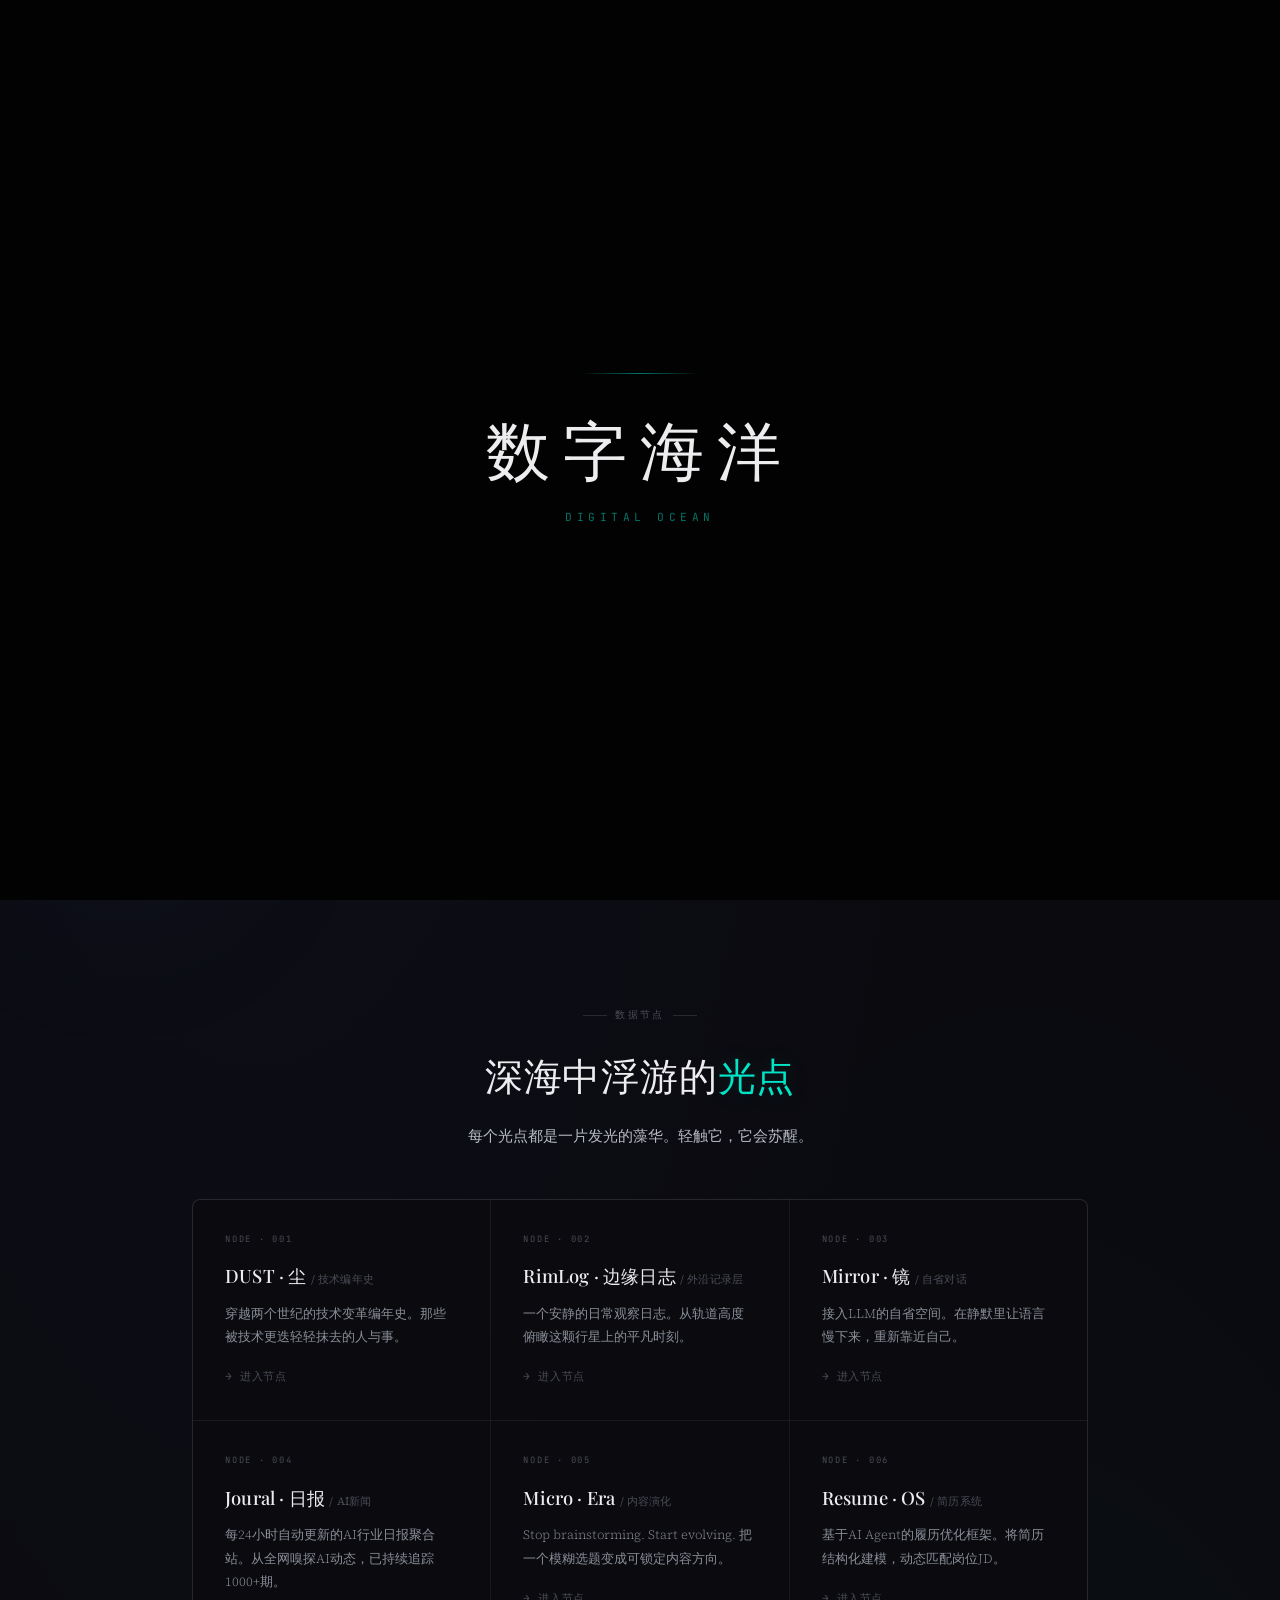
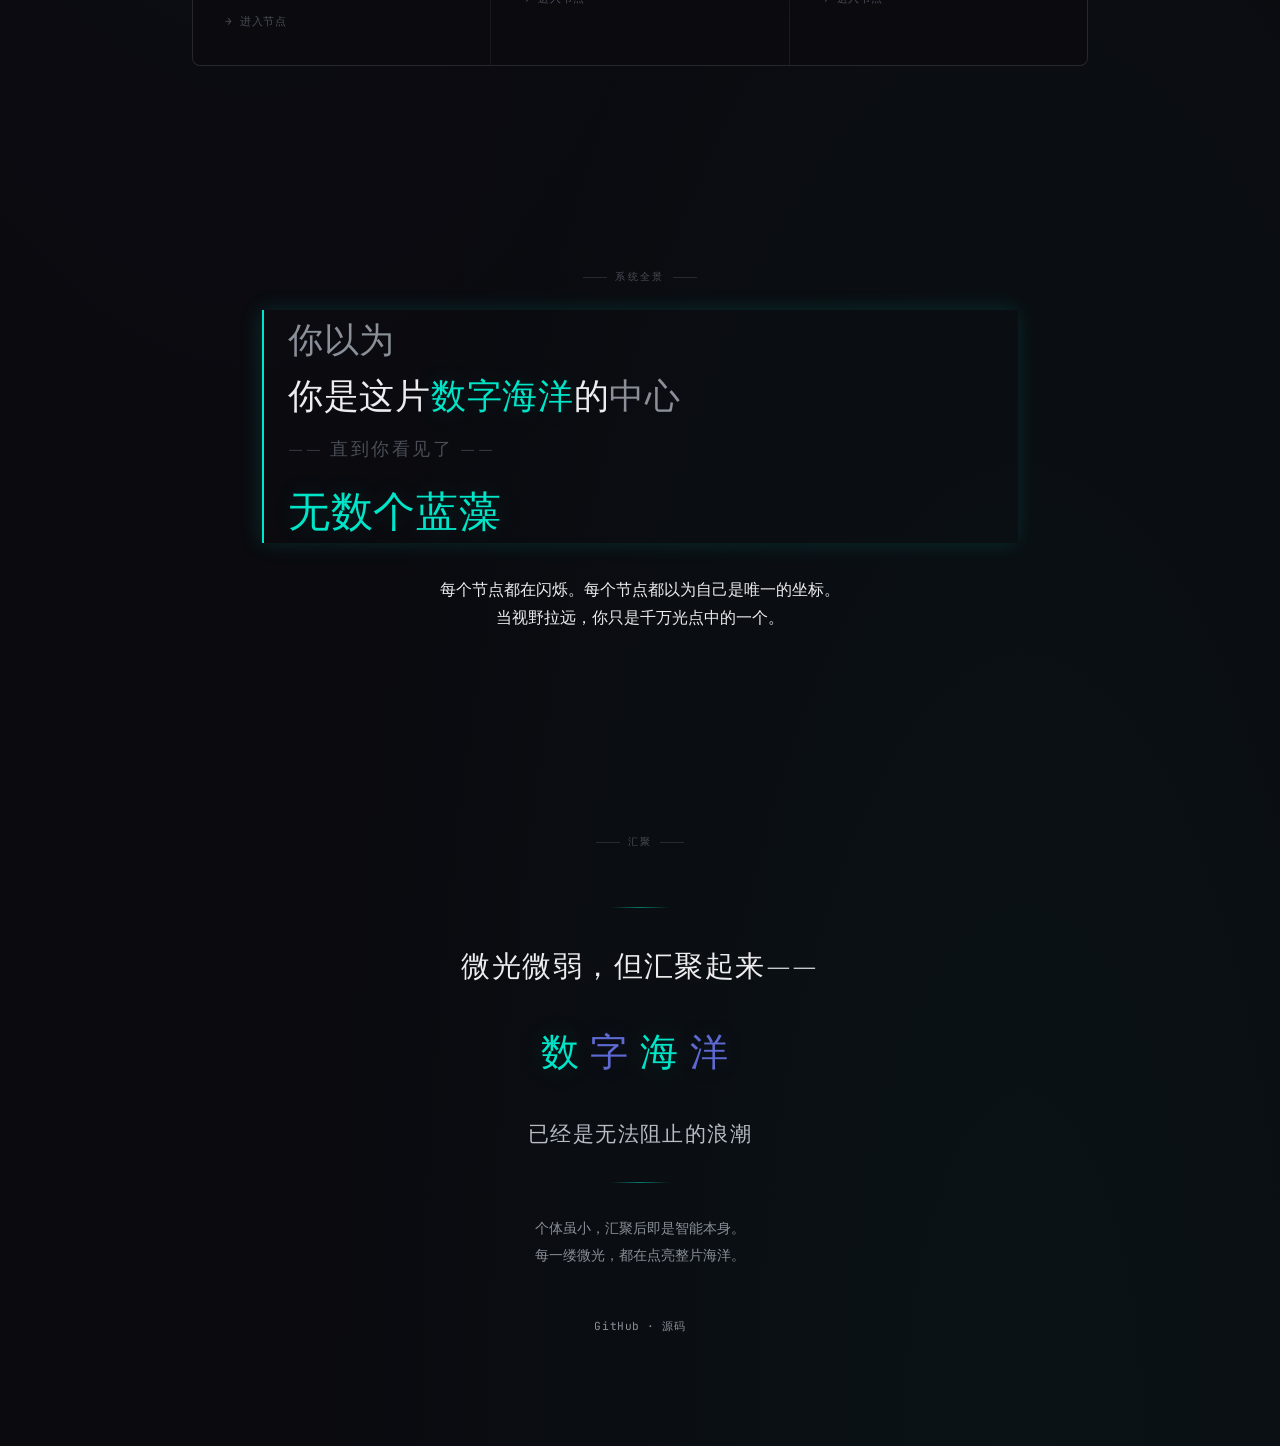
==== commit 746999f7: "refactor(ui): redesign with deep sea bioluminescent cinematic theme" ====
--- a/index.html
+++ b/index.html
@@ -7,17 +7,60 @@
 <meta name="description" content="每个数据节点都是一缕微光 · 散落在数字海洋深处的坐标">
 <link rel="stylesheet" href="assets/css/shared.css">
 <style>
-  /* === Intro Overlay — Claude minimal === */
+  /* === Ambient Bioluminescent Blobs === */
+  .ambient-blob {
+    position: fixed;
+    border-radius: 50%;
+    pointer-events: none;
+    z-index: 0;
+    filter: blur(80px);
+    opacity: 0.5;
+    will-change: transform;
+  }
+  .ambient-blob.blob-1 {
+    width: 500px; height: 500px;
+    background: radial-gradient(circle, rgba(0, 229, 200, 0.15), transparent 70%);
+    top: -150px; right: -100px;
+    animation: blob-float-1 18s ease-in-out infinite;
+  }
+  .ambient-blob.blob-2 {
+    width: 400px; height: 400px;
+    background: radial-gradient(circle, rgba(94, 106, 210, 0.12), transparent 70%);
+    bottom: -100px; left: -80px;
+    animation: blob-float-2 22s ease-in-out infinite;
+  }
+  .ambient-blob.blob-3 {
+    width: 350px; height: 350px;
+    background: radial-gradient(circle, rgba(0, 229, 200, 0.08), transparent 70%);
+    top: 40%; left: 50%;
+    transform: translate(-50%, -50%);
+    animation: blob-float-3 16s ease-in-out infinite;
+  }
+  @keyframes blob-float-1 {
+    0%, 100% { transform: translate(0, 0) scale(1); }
+    33% { transform: translate(-40px, 60px) scale(1.1); }
+    66% { transform: translate(30px, -40px) scale(0.95); }
+  }
+  @keyframes blob-float-2 {
+    0%, 100% { transform: translate(0, 0) scale(1); }
+    50% { transform: translate(50px, -50px) scale(1.15); }
+  }
+  @keyframes blob-float-3 {
+    0%, 100% { transform: translate(-50%, -50%) scale(1); }
+    50% { transform: translate(-45%, -55%) scale(1.2); }
+  }
+
+  /* === Intro Overlay === */
   .intro-overlay {
     position: fixed;
     inset: 0;
     z-index: 99999;
-    background: var(--bg);
+    background: var(--bg-abyss);
     display: flex;
     flex-direction: column;
     align-items: center;
     justify-content: center;
-    transition: opacity 0.8s var(--ease-out);
+    transition: opacity 1s var(--ease-out);
     pointer-events: none;
     overflow: hidden;
   }
@@ -27,40 +70,40 @@
   .intro-line {
     width: 0;
     height: 1px;
-    background: var(--rule);
+    background: linear-gradient(90deg, transparent, var(--bio-dim), transparent);
     margin-bottom: 2rem;
-    animation: intro-line-draw 1s var(--ease-out) 0.2s forwards;
+    animation: intro-line-draw 1.2s var(--ease-out) 0.3s forwards;
   }
   @keyframes intro-line-draw {
     0% { width: 0; opacity: 0; }
-    100% { width: 80px; opacity: 1; }
+    100% { width: 120px; opacity: 1; }
   }
 
   .intro-title {
     font-family: var(--font-serif);
-    font-size: 3.5rem;
-    font-weight: 300;
-    letter-spacing: 0.15em;
+    font-size: 4rem;
+    font-weight: 400;
+    letter-spacing: 0.2em;
     color: var(--text);
     opacity: 0;
-    filter: blur(8px);
-    animation: intro-title-in 1s var(--ease-out) 0.5s forwards;
+    filter: blur(12px);
+    animation: intro-title-in 1.4s var(--ease-out) 0.6s forwards;
   }
   @keyframes intro-title-in {
-    0% { opacity: 0; letter-spacing: 0.3em; filter: blur(8px); }
-    100% { opacity: 1; letter-spacing: 0.15em; filter: blur(0); }
+    0% { opacity: 0; letter-spacing: 0.4em; filter: blur(12px); }
+    100% { opacity: 1; letter-spacing: 0.2em; filter: blur(0); }
   }
 
   .intro-sub {
     font-family: var(--font-mono);
     font-size: 0.7rem;
-    color: var(--text-4);
-    letter-spacing: 0.3em;
-    margin-top: 1rem;
+    color: var(--bio-dim);
+    letter-spacing: 0.4em;
+    margin-top: 1.2rem;
     text-transform: uppercase;
     opacity: 0;
     transform: translateY(8px);
-    animation: intro-sub-in 0.8s var(--ease-out) 1.4s forwards;
+    animation: intro-sub-in 0.9s var(--ease-out) 1.8s forwards;
   }
   @keyframes intro-sub-in {
     0% { opacity: 0; transform: translateY(8px); }
@@ -78,30 +121,33 @@
     align-items: center;
     justify-content: space-between;
     padding: 1.25rem 2rem;
-    background: rgba(250, 249, 245, 0.85);
-    backdrop-filter: blur(8px);
-    -webkit-backdrop-filter: blur(8px);
+    background: rgba(10, 10, 15, 0.7);
+    backdrop-filter: blur(16px);
+    -webkit-backdrop-filter: blur(16px);
     border-bottom: 1px solid var(--rule);
   }
   .nav .nav-logo {
     font-family: var(--font-serif);
-    font-size: 0.95rem;
-    font-weight: 400;
+    font-size: 1rem;
+    font-weight: 500;
     color: var(--text);
-    letter-spacing: 0.05em;
+    letter-spacing: 0.08em;
   }
   .nav .nav-links {
     display: flex;
-    gap: 1.5rem;
+    gap: 1.75rem;
     font-family: var(--font-mono);
     font-size: 0.7rem;
     letter-spacing: 0.05em;
   }
   .nav .nav-links a {
     color: var(--text-3);
-    transition: color var(--transition-fast);
-  }
-  .nav .nav-links a:hover { color: var(--accent); }
+    transition: color var(--transition-fast), text-shadow var(--transition-fast);
+  }
+  .nav .nav-links a:hover {
+    color: var(--bio);
+    text-shadow: 0 0 12px var(--bio-glow);
+  }
 
   /* === Hero === */
   .hero {
@@ -120,39 +166,53 @@
     font-family: var(--font-mono);
     font-size: 0.65rem;
     color: var(--text-4);
-    letter-spacing: 0.2em;
+    letter-spacing: 0.25em;
     margin-bottom: 2rem;
     text-transform: uppercase;
     display: inline-flex;
     align-items: center;
-    gap: 0.5rem;
+    gap: 0.6rem;
+  }
+  .hero .hero-label .dot {
+    width: 5px;
+    height: 5px;
+    border-radius: 50%;
+    background: var(--bio);
+    animation: pulse-dot 2.5s ease-in-out infinite;
+  }
+  @keyframes pulse-dot {
+    0%, 100% { opacity: 0.3; box-shadow: 0 0 6px var(--bio-glow); }
+    50% { opacity: 1; box-shadow: 0 0 16px var(--bio); }
   }
   .hero .hero-label::before,
   .hero .hero-label::after {
     content: '';
-    width: 20px;
+    width: 24px;
     height: 1px;
-    background: var(--rule);
+    background: var(--rule-strong);
   }
 
   .hero h1 {
     font-size: 4.5rem;
-    font-weight: 300;
-    letter-spacing: 0.05em;
+    font-weight: 400;
+    letter-spacing: 0.04em;
     margin-bottom: 1.5rem;
     line-height: 1.15;
     color: var(--text);
   }
-  .hero h1 .accent { color: var(--accent); }
+  .hero h1 .accent {
+    color: var(--bio);
+    text-shadow: 0 0 30px var(--bio-glow), 0 0 60px rgba(0, 229, 200, 0.08);
+  }
 
   .hero .sub {
-    font-size: 1rem;
-    color: var(--text-3);
-    letter-spacing: 0.02em;
+    font-size: 1.05rem;
+    color: var(--text-2);
+    letter-spacing: 0.03em;
     font-weight: 300;
-    max-width: 460px;
+    max-width: 480px;
     line-height: 2;
-    font-family: var(--font-serif);
+    font-family: var(--font-body);
   }
 
   .hero .scroll-hint {
@@ -163,24 +223,26 @@
     color: var(--text-4);
     font-family: var(--font-mono);
     font-size: 0.6rem;
-    letter-spacing: 0.15em;
+    letter-spacing: 0.2em;
     text-transform: uppercase;
     display: flex;
     flex-direction: column;
     align-items: center;
     gap: 0.5rem;
     opacity: 0.6;
-  }
+    transition: opacity var(--transition);
+  }
+  .hero .scroll-hint:hover { opacity: 1; }
   .hero .scroll-hint .arrow {
-    font-size: 0.85rem;
+    font-size: 0.9rem;
     animation: float-down 2.5s ease-in-out infinite;
   }
   @keyframes float-down {
     0%, 100% { transform: translateY(0); opacity: 0.4; }
-    50% { transform: translateY(4px); opacity: 0.9; }
-  }
-
-  /* === Section === */
+    50% { transform: translateY(6px); opacity: 0.9; }
+  }
+
+  /* === Sections === */
   .ocean-section {
     position: relative;
     z-index: 1;
@@ -204,39 +266,42 @@
   .section-label::before,
   .section-label::after {
     content: '';
-    width: 20px;
+    width: 24px;
     height: 1px;
-    background: var(--rule);
+    background: var(--rule-strong);
   }
 
   .ocean-section h2 {
     font-size: 2.4rem;
-    font-weight: 300;
+    font-weight: 400;
     letter-spacing: 0.02em;
     margin-bottom: 1.2rem;
     line-height: 1.4;
   }
-  .ocean-section h2 .accent { color: var(--accent); }
+  .ocean-section h2 .accent {
+    color: var(--bio);
+    text-shadow: 0 0 24px var(--bio-glow);
+  }
 
   .ocean-section .lead {
     max-width: 540px;
     margin: 0 auto;
-    color: var(--text-3);
+    color: var(--text-2);
     font-size: 0.95rem;
     line-height: 2;
-    font-family: var(--font-serif);
+    font-family: var(--font-body);
     font-weight: 300;
   }
 
-  /* === Nodes Grid — hairline borders via gap === */
+  /* === Nodes Grid — glass cards === */
   .nodes-grid {
     display: grid;
     grid-template-columns: repeat(auto-fit, minmax(280px, 1fr));
     gap: 1px;
     max-width: 900px;
     margin: 3rem auto 0;
-    background: var(--border);
-    border: 1px solid var(--border);
+    background: var(--rule);
+    border: 1px solid var(--rule);
     border-radius: var(--radius);
     overflow: hidden;
   }
@@ -245,8 +310,10 @@
     position: relative;
     padding: 2rem;
     text-align: left;
-    background: var(--bg-card);
-    transition: background var(--transition);
+    background: var(--bg-base);
+    backdrop-filter: blur(8px);
+    -webkit-backdrop-filter: blur(8px);
+    transition: all 0.4s var(--ease-out);
     cursor: pointer;
     display: block;
     color: inherit;
@@ -261,14 +328,29 @@
     top: 0;
     width: 2px;
     height: 100%;
-    background: var(--accent);
+    background: var(--bio);
+    box-shadow: 0 0 12px var(--bio-glow);
     transform: scaleY(0);
     transform-origin: top;
-    transition: transform 0.4s var(--ease-out);
-  }
-
-  .node-card:hover { background: var(--bg-soft); }
+    transition: transform 0.5s var(--ease-out);
+  }
+
+  .node-card::after {
+    content: '';
+    position: absolute;
+    inset: 0;
+    background: radial-gradient(ellipse at 0% 50%, var(--bio-soft), transparent 60%);
+    opacity: 0;
+    transition: opacity 0.5s var(--ease-out);
+    pointer-events: none;
+  }
+
+  .node-card:hover {
+    background: var(--bg-elevated);
+    transform: translateY(-2px);
+  }
   .node-card:hover::before { transform: scaleY(1); }
+  .node-card:hover::after { opacity: 1; }
 
   .node-card .node-id {
     font-family: var(--font-mono);
@@ -277,13 +359,13 @@
     letter-spacing: 0.2em;
     margin-bottom: 0.8rem;
     text-transform: uppercase;
-    transition: color var(--transition-fast);
-  }
-  .node-card:hover .node-id { color: var(--accent); }
+    transition: color var(--transition);
+  }
+  .node-card:hover .node-id { color: var(--bio); }
 
   .node-card .node-name {
-    font-size: 1.1rem;
-    font-weight: 400;
+    font-size: 1.15rem;
+    font-weight: 500;
     letter-spacing: 0.01em;
     color: var(--text);
     margin-bottom: 0.5rem;
@@ -292,7 +374,8 @@
   .node-card .node-name .tag {
     font-size: 0.7rem;
     color: var(--text-4);
-    font-weight: 300;
+    font-weight: 400;
+    font-family: var(--font-body);
   }
 
   .node-card .node-desc {
@@ -301,6 +384,7 @@
     line-height: 1.8;
     margin-top: 0.6rem;
     font-weight: 300;
+    font-family: var(--font-body);
   }
 
   .node-card .node-arrow {
@@ -315,7 +399,7 @@
     gap: 0.3rem;
   }
   .node-card:hover .node-arrow {
-    color: var(--accent);
+    color: var(--bio);
     gap: 0.6rem;
   }
 
@@ -325,13 +409,13 @@
     z-index: 1;
     padding: 6rem 2rem;
     text-align: center;
-    max-width: 800px;
+    max-width: 820px;
     margin: 0 auto;
   }
 
   .reveal-section .big-text {
     font-size: 2.2rem;
-    font-weight: 300;
+    font-weight: 400;
     letter-spacing: 0.02em;
     line-height: 1.6;
     margin-bottom: 2rem;
@@ -339,10 +423,14 @@
     position: relative;
     padding-left: 1.5rem;
     text-align: left;
-    border-left: 2px solid var(--accent);
-  }
-
-  .reveal-section .big-text .highlight { color: var(--accent); }
+    border-left: 2px solid var(--bio);
+    box-shadow: -2px 0 20px var(--bio-glow);
+  }
+
+  .reveal-section .big-text .highlight {
+    color: var(--bio);
+    text-shadow: 0 0 24px var(--bio-glow);
+  }
   .reveal-section .big-text .dim-highlight { color: var(--text-3); }
 
   /* === Convergence === */
@@ -358,19 +446,25 @@
   .convergence .breaker {
     width: 60px;
     height: 1px;
-    background: var(--rule);
+    background: linear-gradient(90deg, transparent, var(--bio-dim), transparent);
     margin: 2rem auto;
   }
 
   .convergence .final-text {
     font-size: 1.8rem;
-    font-weight: 300;
+    font-weight: 400;
     letter-spacing: 0.05em;
     line-height: 1.7;
     font-family: var(--font-serif);
   }
-  .convergence .final-text .glow { color: var(--accent); }
-  .convergence .final-text .glow-purple { color: #8B6F47; }
+  .convergence .final-text .glow {
+    color: var(--bio);
+    text-shadow: 0 0 30px var(--bio-glow), 0 0 60px rgba(0, 229, 200, 0.08);
+  }
+  .convergence .final-text .glow-indigo {
+    color: var(--indigo);
+    text-shadow: 0 0 30px var(--indigo-glow), 0 0 60px rgba(94, 106, 210, 0.06);
+  }
 
   .convergence .footer-links {
     margin-top: 3rem;
@@ -384,9 +478,12 @@
   .convergence .footer-links a {
     color: var(--text-3);
     letter-spacing: 0.05em;
-    transition: color var(--transition-fast);
-  }
-  .convergence .footer-links a:hover { color: var(--accent); }
+    transition: color var(--transition-fast), text-shadow var(--transition-fast);
+  }
+  .convergence .footer-links a:hover {
+    color: var(--bio);
+    text-shadow: 0 0 12px var(--bio-glow);
+  }
 
   /* === Responsive === */
   @media (max-width: 1024px) {
@@ -401,6 +498,7 @@
     .reveal-section .big-text { font-size: 1.6rem; }
     .convergence .final-text { font-size: 1.4rem; }
     .ocean-section { padding: 4rem 1.25rem; }
+    .ambient-blob { filter: blur(60px); }
   }
   @media (max-width: 480px) {
     .hero h1 { font-size: 2.4rem; }
@@ -409,6 +507,11 @@
 </style>
 </head>
 <body>
+
+<!-- Ambient bioluminescent blobs -->
+<div class="ambient-blob blob-1"></div>
+<div class="ambient-blob blob-2"></div>
+<div class="ambient-blob blob-3"></div>
 
 <!-- Intro overlay -->
 <div class="intro-overlay show" id="introOverlay">
@@ -428,7 +531,10 @@
 
 <!-- Hero -->
 <section class="hero" id="hero">
-  <div class="hero-label reveal">NODE HUB · 6 CONNECTED</div>
+  <div class="hero-label reveal">
+    <span class="dot"></span>
+    <span>NODE HUB · 6 CONNECTED</span>
+  </div>
   <h1 class="reveal reveal-delay-1">数字<span class="accent">海洋</span></h1>
   <p class="sub reveal reveal-delay-2">
     互联网上的每一个信息，都是一缕微光。<br>
@@ -516,7 +622,7 @@
   <div class="final-text reveal reveal-delay-1">
     <p>微光微弱，但汇聚起来——</p>
     <p style="margin-top:1.8rem; font-size:2.4rem; letter-spacing:0.3em;">
-      <span class="glow">数</span><span class="glow-purple">字</span><span class="glow">海</span><span class="glow-purple">洋</span>
+      <span class="glow">数</span><span class="glow-indigo">字</span><span class="glow">海</span><span class="glow-indigo">洋</span>
     </p>
     <p style="margin-top:2rem; font-size:1.3rem; color:var(--text-2); font-weight:300;">
       已经是无法阻止的浪潮
@@ -525,7 +631,7 @@
 
   <div class="breaker reveal reveal-delay-2"></div>
 
-  <p class="reveal reveal-delay-3" style="margin-top:2rem; max-width:500px; margin-left:auto; margin-right:auto; color:var(--text-3); font-size:0.85rem; line-height:2; font-family:var(--font-serif); font-weight:300;">
+  <p class="reveal reveal-delay-3" style="margin-top:2rem; max-width:500px; margin-left:auto; margin-right:auto; color:var(--text-3); font-size:0.85rem; line-height:2; font-family:var(--font-body); font-weight:300;">
     个体虽小，汇聚后即是智能本身。<br>
     每一缕微光，都在点亮整片海洋。
   </p>
@@ -543,8 +649,8 @@
   var intro = document.getElementById('introOverlay');
   setTimeout(function() {
     intro.classList.add('fade-out');
-    setTimeout(function() { intro.classList.remove('show'); }, 800);
-  }, 2400);
+    setTimeout(function() { intro.classList.remove('show'); }, 1000);
+  }, 3000);
 
   // Scroll-triggered reveal animations
   var revealElements = document.querySelectorAll('.reveal');
--- a/assets/css/shared.css
+++ b/assets/css/shared.css
@@ -1,28 +1,45 @@
-/* === Digital Ocean · Claude Design System === */
-/* Warm, editorial, publication-grade */
-
-@import url('https://fonts.googleapis.com/css2?family=Noto+Serif+SC:wght@300;400;500;600&family=JetBrains+Mono:wght@400;500&display=swap');
+/* === Digital Ocean · Deep Sea Cinematic Design System === */
+/* Bioluminescent · Glassmorphic · Editorial */
+
+@import url('https://fonts.googleapis.com/css2?family=Playfair+Display:ital,wght@0,400;0,500;0,600;0,700;1,400&family=Source+Serif+4:opsz,wght@8..60,300;8..60,400;8..60,600&family=JetBrains+Mono:wght@400;500&display=swap');
 
 :root {
-  /* Claude warm palette */
-  --bg: #FAF9F5;
-  --bg-soft: #F0EEE6;
-  --bg-card: #FFFFFF;
-
-  --text: #1A1A1A;
-  --text-2: #2C2B29;
-  --text-3: #6B6B6B;
-  --text-4: #B8B5AD;
-
-  --accent: #D97757;
-  --accent-strong: #C15F3C;
-  --accent-soft: rgba(217, 119, 87, 0.08);
-
-  --border: #E5E2D8;
-  --border-strong: #1A1A1A;
-  --rule: rgba(26, 26, 26, 0.08);
-
-  /* Spacing scale (8-based) */
+  /* Deep ocean layers (avoid pure black — causes OLED smear) */
+  --bg-abyss: #020203;
+  --bg-deep: #050508;
+  --bg-base: #0a0a0f;
+  --bg-elevated: #0f0f16;
+  --bg-surface: #14141d;
+
+  /* Bioluminescent accent — single primary */
+  --bio: #00E5C8;
+  --bio-dim: rgba(0, 229, 200, 0.5);
+  --bio-glow: rgba(0, 229, 200, 0.15);
+  --bio-soft: rgba(0, 229, 200, 0.06);
+
+  /* Secondary — deep indigo (subtle, for depth) */
+  --indigo: #5E6AD2;
+  --indigo-dim: rgba(94, 106, 210, 0.4);
+  --indigo-glow: rgba(94, 106, 210, 0.12);
+
+  /* Text hierarchy */
+  --text: #EDEDEF;
+  --text-2: #B8BCC4;
+  --text-3: #8A8F98;
+  --text-4: #4A4D56;
+  --text-faint: #2A2D34;
+
+  /* Glassmorphic surfaces */
+  --glass: rgba(255, 255, 255, 0.03);
+  --glass-hover: rgba(255, 255, 255, 0.05);
+  --glass-border: rgba(255, 255, 255, 0.08);
+  --glass-border-hover: rgba(0, 229, 200, 0.2);
+
+  /* Hairlines */
+  --rule: rgba(255, 255, 255, 0.06);
+  --rule-strong: rgba(255, 255, 255, 0.12);
+
+  /* Spacing (8-based) */
   --space-1: 4px;
   --space-2: 8px;
   --space-3: 12px;
@@ -35,11 +52,11 @@
   --space-10: 128px;
 
   /* Radius */
-  --radius-sm: 2px;
-  --radius: 4px;
-  --radius-lg: 8px;
-
-  /* Easing */
+  --radius-sm: 4px;
+  --radius: 8px;
+  --radius-lg: 12px;
+
+  /* Easing — cinematic */
   --ease-out: cubic-bezier(0.16, 1, 0.3, 1);
   --ease-in-out: cubic-bezier(0.4, 0, 0.2, 1);
   --transition-fast: 0.15s var(--ease-out);
@@ -47,45 +64,40 @@
   --transition-slow: 0.5s var(--ease-out);
 
   /* Typography */
-  --font-serif: "Noto Serif SC", "Source Han Serif SC", Georgia, "Times New Roman", serif;
+  --font-serif: "Playfair Display", "Source Serif 4", Georgia, "Times New Roman", serif;
+  --font-body: "Source Serif 4", "Noto Serif SC", Georgia, serif;
   --font-sans: -apple-system, BlinkMacSystemFont, "Segoe UI", "PingFang SC", "Hiragino Sans GB", "Microsoft YaHei", "Noto Sans SC", sans-serif;
   --font-mono: "JetBrains Mono", "SF Mono", "Cascadia Code", Consolas, monospace;
 
-  /* === Backward-compatible aliases (old tokens → Claude palette) === */
-  /* Background */
-  --ocean-abyss: #FAF9F5;
-  --ocean-black: #FAF9F5;
-  --ocean-deep: #F0EEE6;
-  --ocean-mid: #F0EEE6;
-  --ocean-surface: #FFFFFF;
-  --ocean-sky: #F0EEE6;
-
-  /* Accents — mapped to warm Claude palette */
-  --cyber-cyan: #D97757;
-  --cyber-cyan-dim: rgba(217, 119, 87, 0.4);
-  --cyber-cyan-glow: rgba(217, 119, 87, 0.15);
-  --cyber-blue: #C15F3C;
-  --cyber-blue-dim: rgba(193, 95, 60, 0.4);
-  --cyber-purple: #8B6F47;
-  --cyber-purple-dim: rgba(139, 111, 71, 0.4);
-  --cyber-pink: #E5755A;
-  --cyber-teal: #D97757;
-
-  /* Neon glow — neutralized */
-  --neon-cyan: none;
-  --neon-blue: none;
-  --neon-purple: none;
-  --neon-pink: none;
-
-  /* Text */
-  --text-primary: #1A1A1A;
-  --text-secondary: #2C2B29;
-  --text-dim: #6B6B6B;
-  --text-faint: #B8B5AD;
-  --text-muted: #E5E2D8;
-  --text-cyber: #D97757;
-
-  /* Transitions (compat) */
+  /* === Backward-compatible aliases === */
+  --ocean-abyss: var(--bg-abyss);
+  --ocean-black: var(--bg-base);
+  --ocean-deep: var(--bg-deep);
+  --ocean-mid: var(--bg-elevated);
+  --ocean-surface: var(--bg-surface);
+  --ocean-sky: var(--bg-elevated);
+
+  --cyber-cyan: var(--bio);
+  --cyber-cyan-dim: var(--bio-dim);
+  --cyber-cyan-glow: var(--bio-glow);
+  --cyber-blue: var(--indigo);
+  --cyber-blue-dim: var(--indigo-dim);
+  --cyber-purple: var(--indigo);
+  --cyber-purple-dim: var(--indigo-dim);
+  --cyber-pink: var(--bio);
+  --cyber-teal: var(--bio);
+
+  --neon-cyan: 0 0 20px rgba(0, 229, 200, 0.25), 0 0 40px rgba(0, 229, 200, 0.08);
+  --neon-blue: 0 0 20px rgba(94, 106, 210, 0.2), 0 0 40px rgba(94, 106, 210, 0.06);
+  --neon-purple: var(--neon-blue);
+  --neon-pink: var(--neon-cyan);
+
+  --text-primary: var(--text);
+  --text-secondary: var(--text-2);
+  --text-dim: var(--text-3);
+  --text-muted: var(--rule);
+  --text-cyber: var(--bio);
+
   --ease-out-expo: var(--ease-out);
   --ease-in-out-expo: var(--ease-in-out);
   --ease-out-quad: var(--ease-out);
@@ -104,14 +116,17 @@
 }
 
 body {
-  background: var(--bg);
+  background: var(--bg-base);
   color: var(--text);
-  font-family: var(--font-sans);
-  line-height: 1.7;
+  font-family: var(--font-body);
+  line-height: 1.75;
   min-height: 100vh;
   overflow-x: hidden;
   -webkit-font-smoothing: antialiased;
   -moz-osx-font-smoothing: grayscale;
+  background-image:
+    radial-gradient(ellipse at 20% 0%, rgba(94, 106, 210, 0.06) 0%, transparent 50%),
+    radial-gradient(ellipse at 80% 100%, rgba(0, 229, 200, 0.04) 0%, transparent 50%);
 }
 
 .mono { font-family: var(--font-mono); }
@@ -119,18 +134,19 @@
 .cyber { font-family: var(--font-mono); letter-spacing: 0.05em; }
 
 ::selection {
-  background: var(--accent);
+  background: var(--bio);
+  color: var(--bg-abyss);
+}
+
+a {
+  color: var(--bio);
+  text-decoration: none;
+  transition: color var(--transition-fast), text-shadow var(--transition-fast);
+}
+
+a:hover {
   color: #fff;
-}
-
-a {
-  color: var(--accent);
-  text-decoration: none;
-  transition: color var(--transition-fast);
-}
-
-a:hover {
-  color: var(--accent-strong);
+  text-shadow: 0 0 12px var(--bio-glow);
 }
 
 /* === Typography === */
@@ -142,16 +158,16 @@
   color: var(--text);
 }
 
-h1 { font-size: 2.8rem; font-weight: 300; }
+h1 { font-size: 2.8rem; font-weight: 500; }
 h2 { font-size: 2rem; }
 h3 { font-size: 1.4rem; }
 
 .text-dim { color: var(--text-3); }
 .text-faint { color: var(--text-4); }
-.text-cyber { color: var(--accent); }
-.text-blue { color: var(--accent-strong); }
-.text-purple { color: #8B6F47; }
-.text-pink { color: var(--accent); }
+.text-cyber { color: var(--bio); }
+.text-blue { color: var(--indigo); }
+.text-purple { color: var(--indigo); }
+.text-pink { color: var(--bio); }
 .text-secondary { color: var(--text-2); }
 
 /* === Buttons === */
@@ -160,66 +176,70 @@
   align-items: center;
   gap: 0.5rem;
   padding: 0.625rem 1.25rem;
-  border: 1px solid var(--border);
-  background: var(--bg-card);
+  border: 1px solid var(--glass-border);
+  background: var(--glass);
   color: var(--text);
   font-family: var(--font-sans);
   font-size: 0.875rem;
   cursor: pointer;
   transition: all var(--transition);
-  letter-spacing: 0.01em;
   border-radius: var(--radius-sm);
+  backdrop-filter: blur(8px);
+  -webkit-backdrop-filter: blur(8px);
 }
 
 .btn:hover {
-  border-color: var(--accent);
-  color: var(--accent);
-  background: var(--accent-soft);
+  border-color: var(--bio);
+  color: var(--bio);
+  background: var(--bio-soft);
+  box-shadow: var(--neon-cyan);
 }
 
 .btn-primary {
-  border-color: var(--accent);
-  color: var(--accent);
+  border-color: var(--bio);
+  color: var(--bio);
 }
 
 .btn-primary:hover {
-  background: var(--accent);
-  color: #fff;
-  border-color: var(--accent);
+  background: var(--bio);
+  color: var(--bg-abyss);
+  border-color: var(--bio);
 }
 
 /* === Section === */
 .section { position: relative; z-index: 1; }
 
-/* === Section Divider — hairline === */
 .section-divider {
   height: 1px;
-  background: var(--rule);
+  background: linear-gradient(90deg, transparent, var(--rule-strong), transparent);
   margin: 0 auto;
   max-width: 600px;
 }
 
-/* === Card === */
+/* === Glass Card === */
 .glass-card {
-  background: var(--bg-card);
-  border: 1px solid var(--border);
+  background: var(--glass);
+  border: 1px solid var(--glass-border);
   padding: 2rem;
-  transition: border-color var(--transition), transform var(--transition);
+  backdrop-filter: blur(12px);
+  -webkit-backdrop-filter: blur(12px);
+  transition: border-color var(--transition), background var(--transition), transform var(--transition);
   position: relative;
   overflow: hidden;
   border-radius: var(--radius);
 }
 
 .glass-card:hover {
-  border-color: var(--accent);
-  transform: translateY(-1px);
-}
-
-/* === Reveal Animations — lightweight === */
+  border-color: var(--glass-border-hover);
+  background: var(--glass-hover);
+  transform: translateY(-2px);
+}
+
+/* === Reveal Animations === */
 .reveal {
   opacity: 0;
-  transform: translateY(16px);
-  transition: opacity 0.6s var(--ease-out), transform 0.6s var(--ease-out);
+  transform: translateY(20px);
+  transition: opacity 0.7s var(--ease-out), transform 0.7s var(--ease-out);
 }
 
 .reveal.visible {
@@ -227,15 +247,15 @@
   transform: translateY(0);
 }
 
-.reveal-delay-1 { transition-delay: 0.08s; }
-.reveal-delay-2 { transition-delay: 0.16s; }
-.reveal-delay-3 { transition-delay: 0.24s; }
-.reveal-delay-4 { transition-delay: 0.32s; }
-
-/* === Scrollbar — minimal === */
+.reveal-delay-1 { transition-delay: 0.1s; }
+.reveal-delay-2 { transition-delay: 0.2s; }
+.reveal-delay-3 { transition-delay: 0.3s; }
+.reveal-delay-4 { transition-delay: 0.4s; }
+
+/* === Scrollbar === */
 ::-webkit-scrollbar { width: 6px; }
-::-webkit-scrollbar-track { background: var(--bg); }
-::-webkit-scrollbar-thumb { background: var(--border); border-radius: 3px; }
+::-webkit-scrollbar-track { background: var(--bg-deep); }
+::-webkit-scrollbar-thumb { background: var(--text-faint); border-radius: 3px; }
 ::-webkit-scrollbar-thumb:hover { background: var(--text-4); }
 
 /* === Responsive === */
@@ -249,3 +269,11 @@
   html { font-size: 14px; }
   h1 { font-size: 1.9rem; }
 }
+
+/* === Reduced motion === */
+@media (prefers-reduced-motion: reduce) {
+  *, *::before, *::after {
+    animation-duration: 0.01ms !important;
+    transition-duration: 0.01ms !important;
+  }
+}
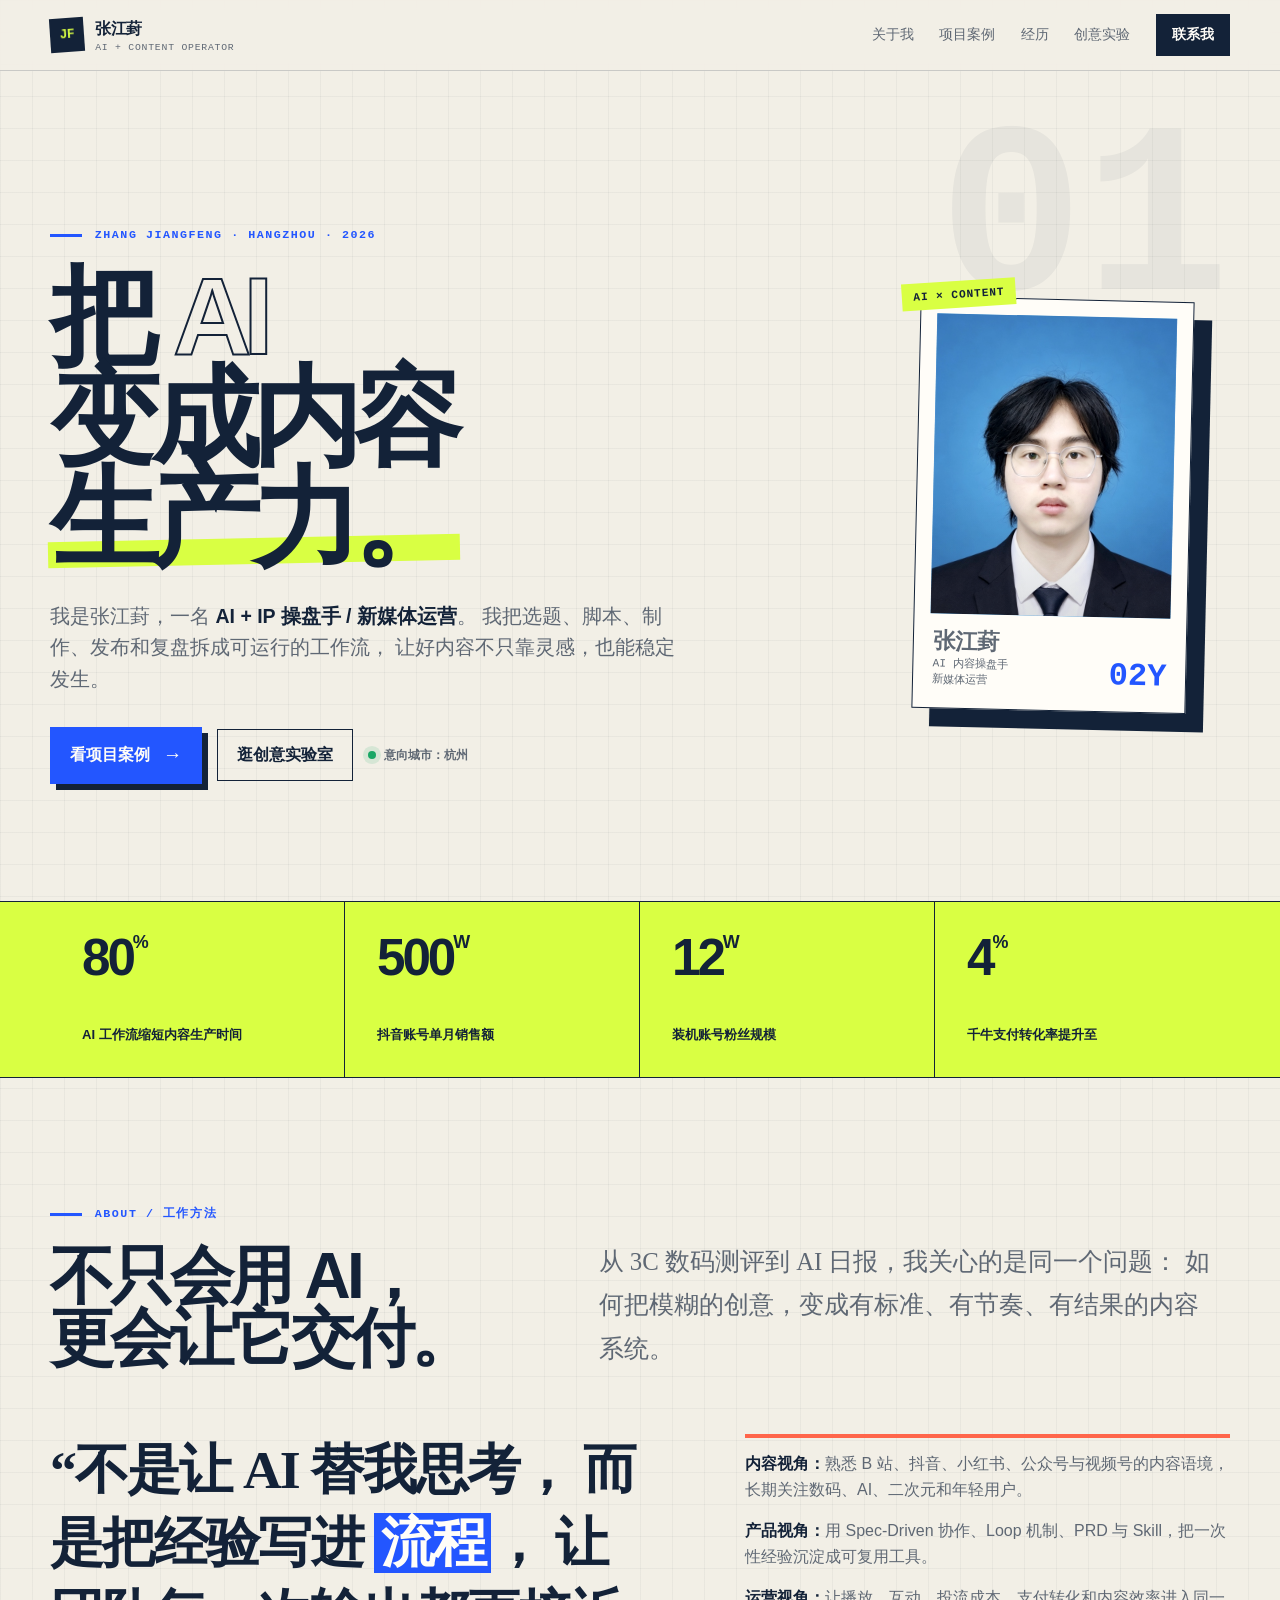
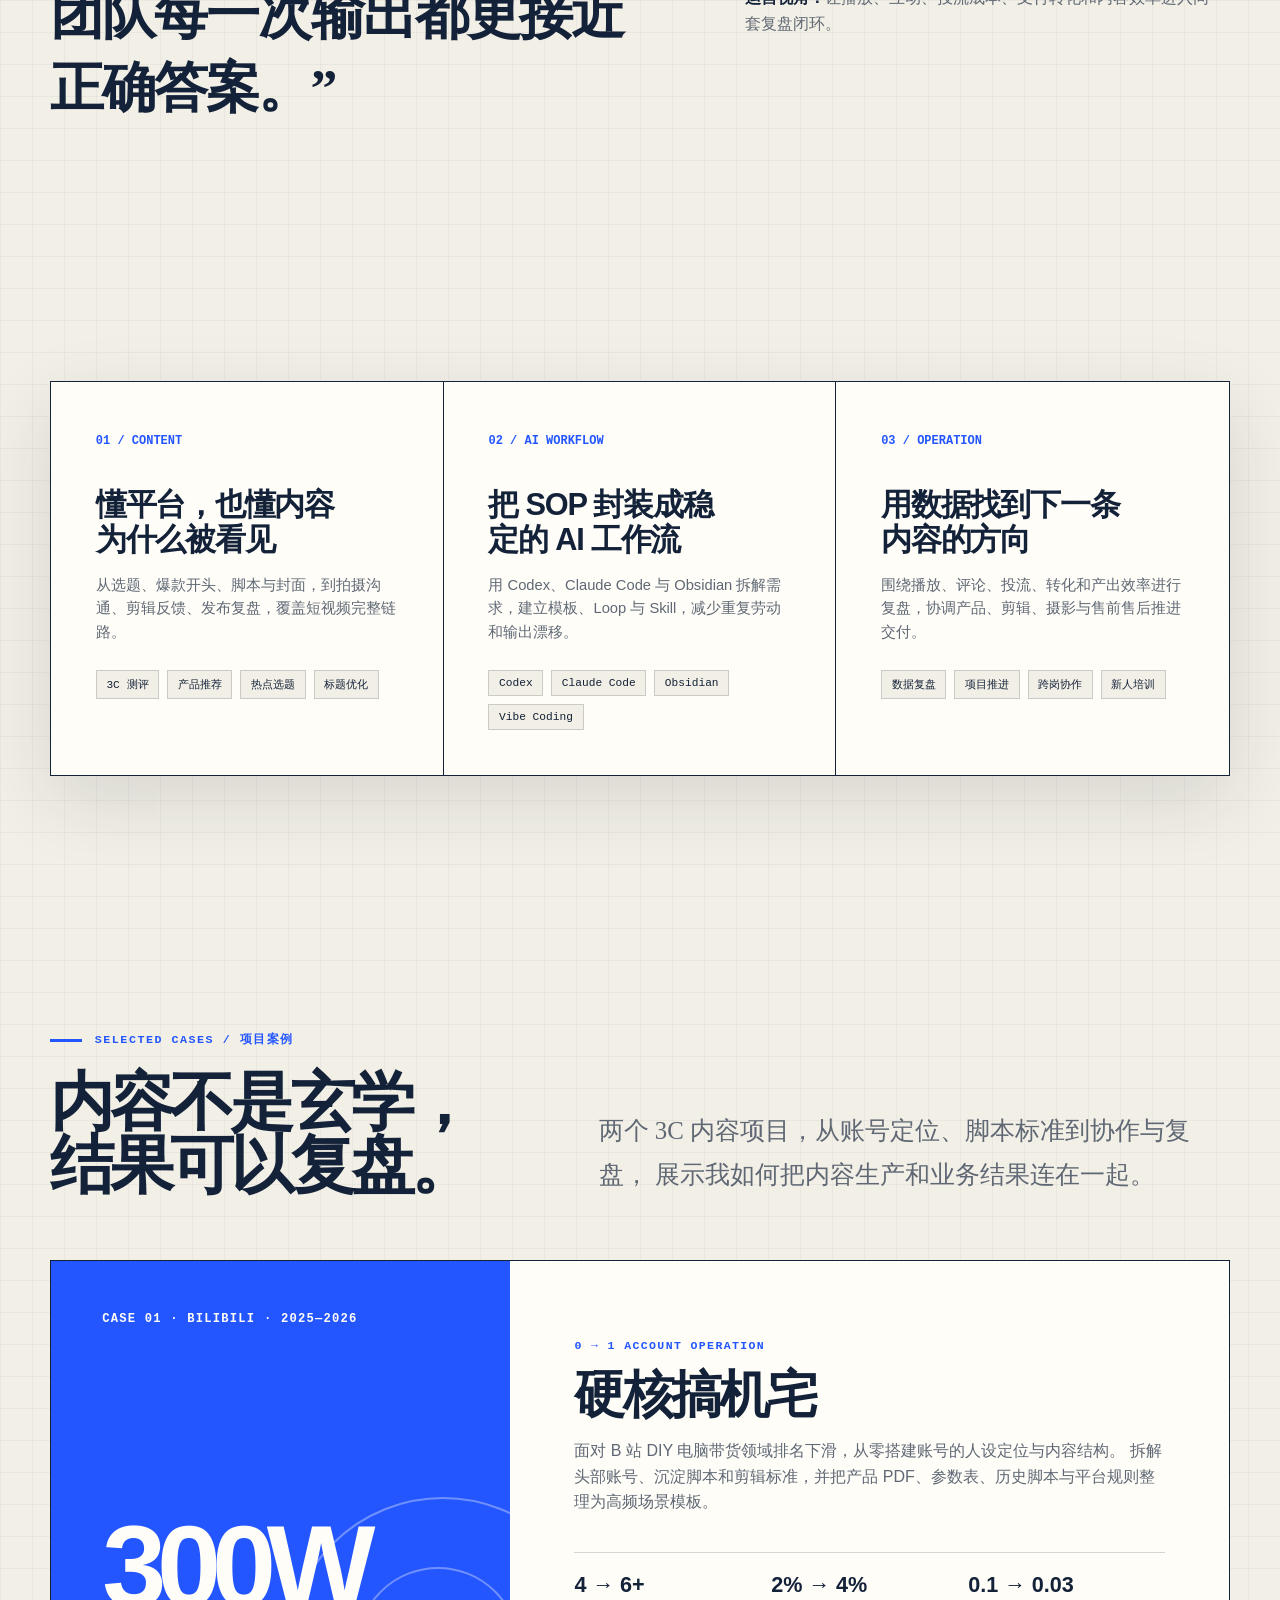
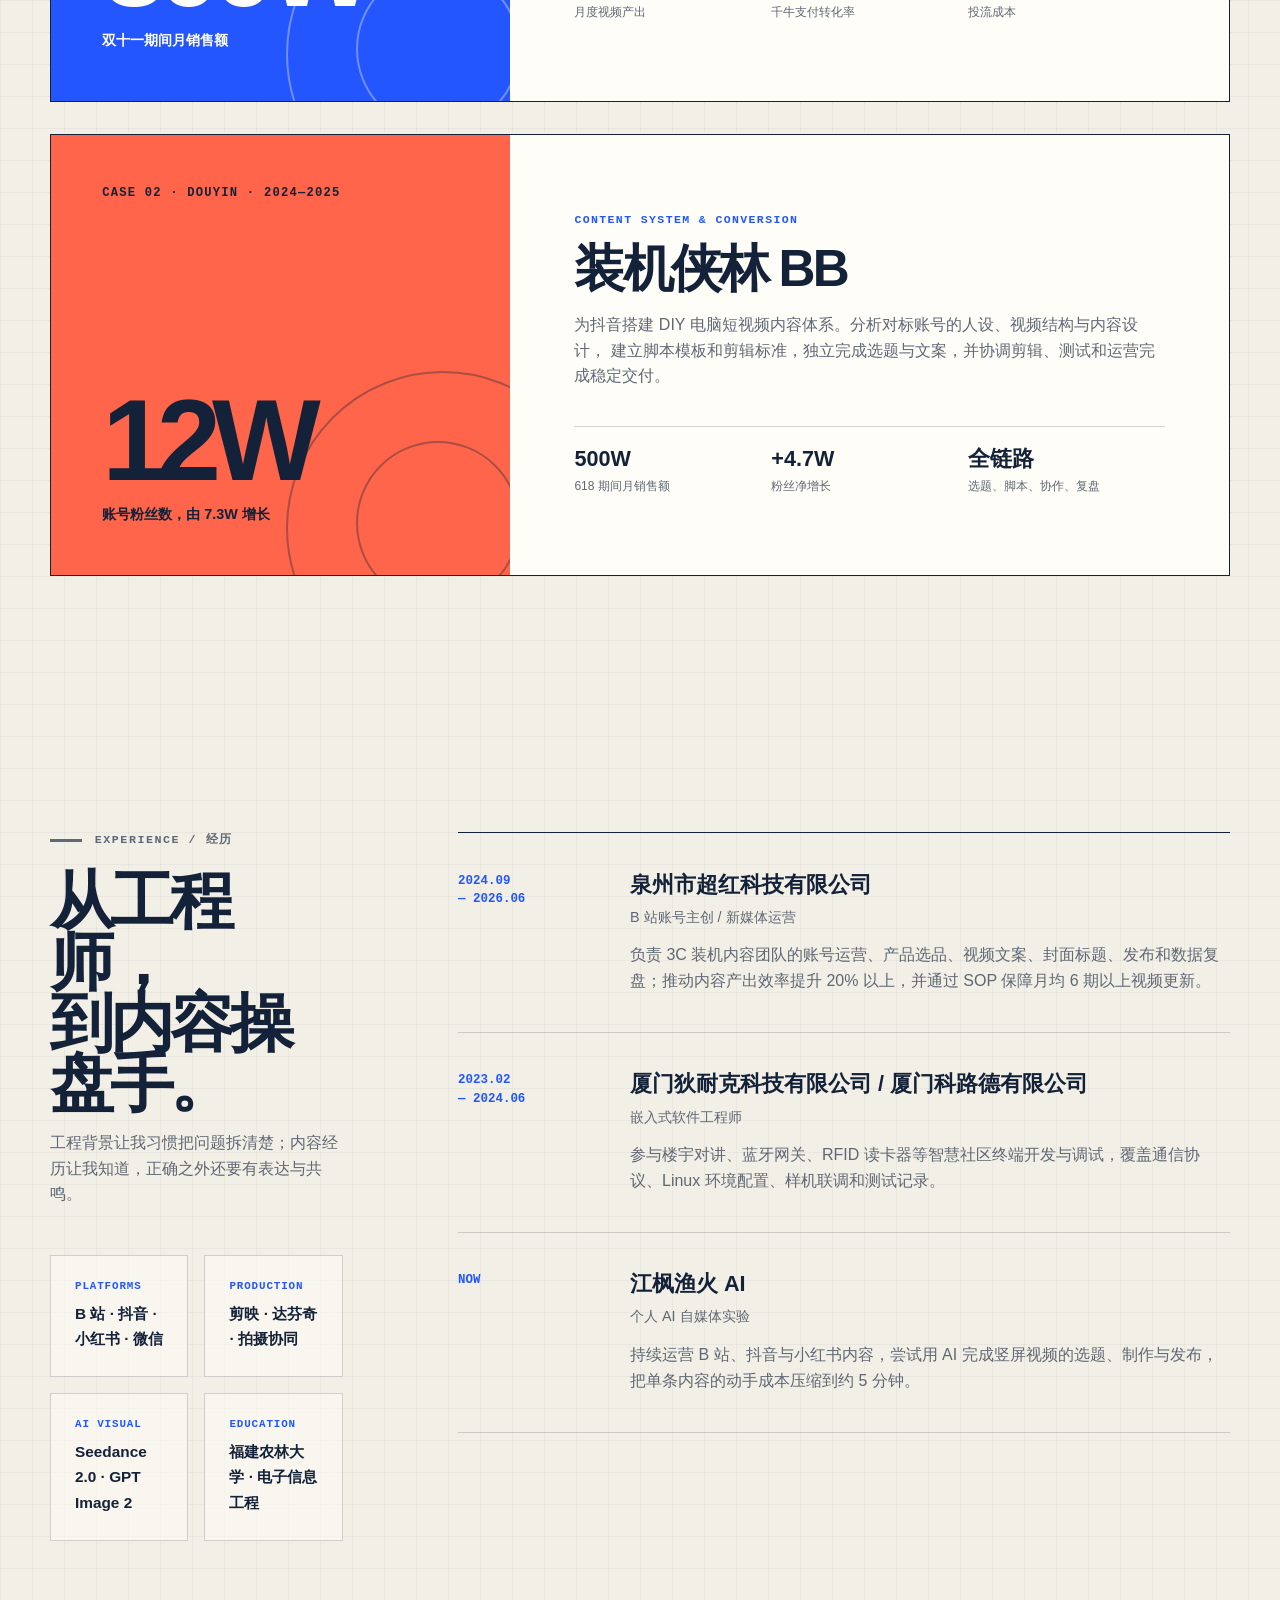
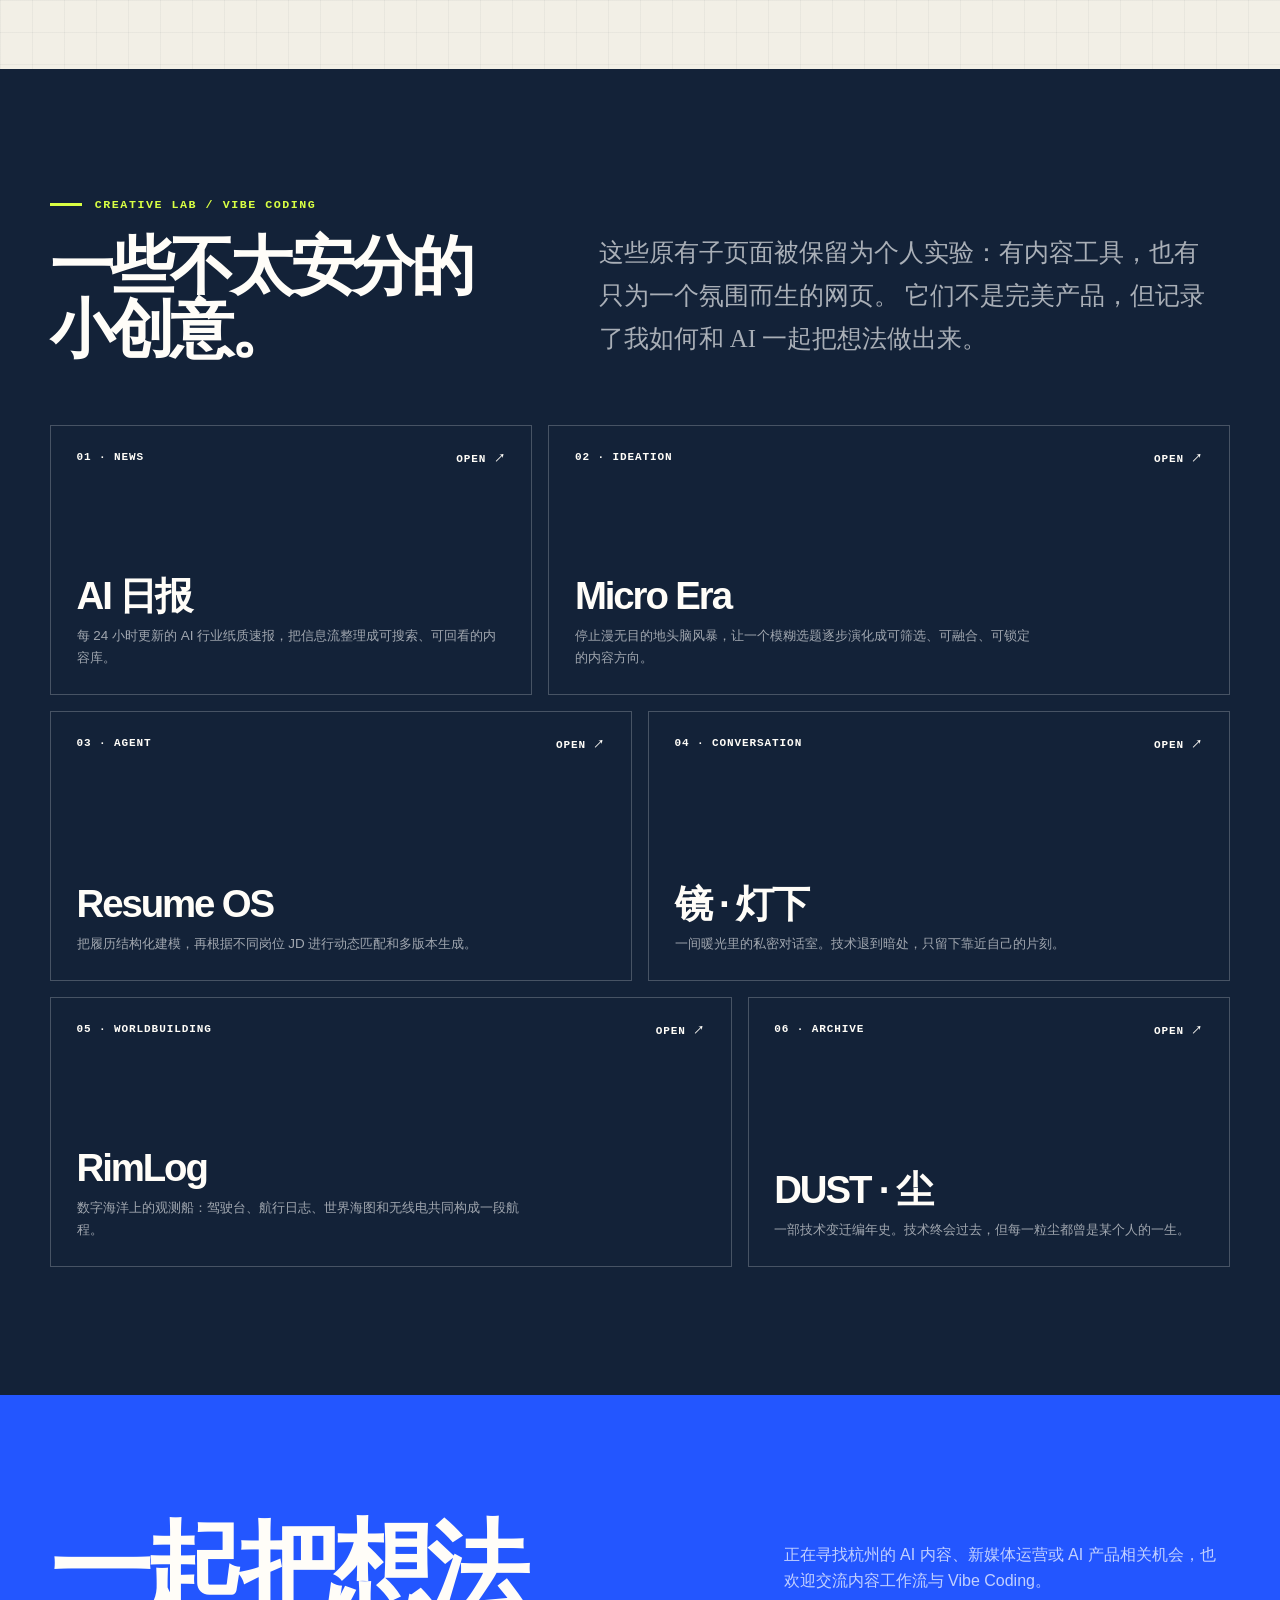
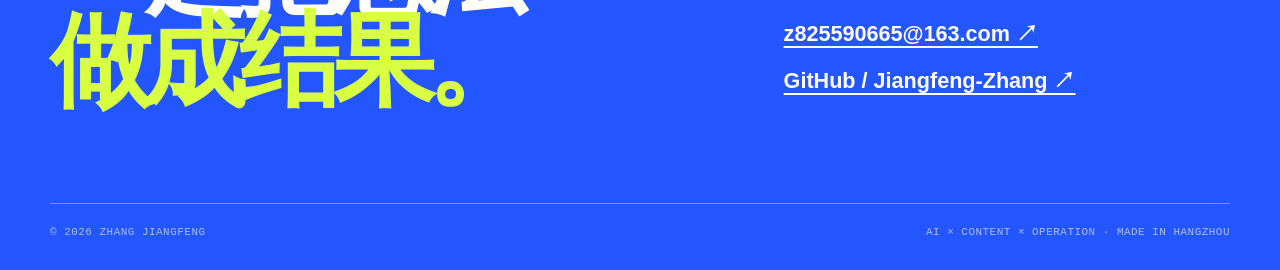
==== commit ca9106ec: "feat: 将首页改造成个人作品网站" ====
--- a/index.html
+++ b/index.html
@@ -1,674 +1,1499 @@
-<!DOCTYPE html>
+<!doctype html>
 <html lang="zh-CN">
 <head>
-<meta charset="UTF-8">
-<meta name="viewport" content="width=device-width, initial-scale=1.0">
-<title>Digital Ocean · 数字海洋中的微光</title>
-<meta name="description" content="每个数据节点都是一缕微光 · 散落在数字海洋深处的坐标">
-<link rel="stylesheet" href="assets/css/shared.css">
-<style>
-  /* === Ambient Bioluminescent Blobs === */
-  .ambient-blob {
-    position: fixed;
-    border-radius: 50%;
-    pointer-events: none;
-    z-index: 0;
-    filter: blur(80px);
-    opacity: 0.5;
-    will-change: transform;
-  }
-  .ambient-blob.blob-1 {
-    width: 500px; height: 500px;
-    background: radial-gradient(circle, rgba(0, 229, 200, 0.15), transparent 70%);
-    top: -150px; right: -100px;
-    animation: blob-float-1 18s ease-in-out infinite;
-  }
-  .ambient-blob.blob-2 {
-    width: 400px; height: 400px;
-    background: radial-gradient(circle, rgba(94, 106, 210, 0.12), transparent 70%);
-    bottom: -100px; left: -80px;
-    animation: blob-float-2 22s ease-in-out infinite;
-  }
-  .ambient-blob.blob-3 {
-    width: 350px; height: 350px;
-    background: radial-gradient(circle, rgba(0, 229, 200, 0.08), transparent 70%);
-    top: 40%; left: 50%;
-    transform: translate(-50%, -50%);
-    animation: blob-float-3 16s ease-in-out infinite;
-  }
-  @keyframes blob-float-1 {
-    0%, 100% { transform: translate(0, 0) scale(1); }
-    33% { transform: translate(-40px, 60px) scale(1.1); }
-    66% { transform: translate(30px, -40px) scale(0.95); }
-  }
-  @keyframes blob-float-2 {
-    0%, 100% { transform: translate(0, 0) scale(1); }
-    50% { transform: translate(50px, -50px) scale(1.15); }
-  }
-  @keyframes blob-float-3 {
-    0%, 100% { transform: translate(-50%, -50%) scale(1); }
-    50% { transform: translate(-45%, -55%) scale(1.2); }
-  }
-
-  /* === Intro Overlay === */
-  .intro-overlay {
-    position: fixed;
-    inset: 0;
-    z-index: 99999;
-    background: var(--bg-abyss);
-    display: flex;
-    flex-direction: column;
-    align-items: center;
-    justify-content: center;
-    transition: opacity 1s var(--ease-out);
-    pointer-events: none;
-    overflow: hidden;
-  }
-  .intro-overlay.show { pointer-events: auto; }
-  .intro-overlay.fade-out { opacity: 0; }
-
-  .intro-line {
-    width: 0;
-    height: 1px;
-    background: linear-gradient(90deg, transparent, var(--bio-dim), transparent);
-    margin-bottom: 2rem;
-    animation: intro-line-draw 1.2s var(--ease-out) 0.3s forwards;
-  }
-  @keyframes intro-line-draw {
-    0% { width: 0; opacity: 0; }
-    100% { width: 120px; opacity: 1; }
-  }
-
-  .intro-title {
-    font-family: var(--font-serif);
-    font-size: 4rem;
-    font-weight: 400;
-    letter-spacing: 0.2em;
-    color: var(--text);
-    opacity: 0;
-    filter: blur(12px);
-    animation: intro-title-in 1.4s var(--ease-out) 0.6s forwards;
-  }
-  @keyframes intro-title-in {
-    0% { opacity: 0; letter-spacing: 0.4em; filter: blur(12px); }
-    100% { opacity: 1; letter-spacing: 0.2em; filter: blur(0); }
-  }
-
-  .intro-sub {
-    font-family: var(--font-mono);
-    font-size: 0.7rem;
-    color: var(--bio-dim);
-    letter-spacing: 0.4em;
-    margin-top: 1.2rem;
-    text-transform: uppercase;
-    opacity: 0;
-    transform: translateY(8px);
-    animation: intro-sub-in 0.9s var(--ease-out) 1.8s forwards;
-  }
-  @keyframes intro-sub-in {
-    0% { opacity: 0; transform: translateY(8px); }
-    100% { opacity: 1; transform: translateY(0); }
-  }
-
-  /* === Nav === */
-  .nav {
-    position: fixed;
-    top: 0;
-    left: 0;
-    right: 0;
-    z-index: 100;
-    display: flex;
-    align-items: center;
-    justify-content: space-between;
-    padding: 1.25rem 2rem;
-    background: rgba(10, 10, 15, 0.7);
-    backdrop-filter: blur(16px);
-    -webkit-backdrop-filter: blur(16px);
-    border-bottom: 1px solid var(--rule);
-  }
-  .nav .nav-logo {
-    font-family: var(--font-serif);
-    font-size: 1rem;
-    font-weight: 500;
-    color: var(--text);
-    letter-spacing: 0.08em;
-  }
-  .nav .nav-links {
-    display: flex;
-    gap: 1.75rem;
-    font-family: var(--font-mono);
-    font-size: 0.7rem;
-    letter-spacing: 0.05em;
-  }
-  .nav .nav-links a {
-    color: var(--text-3);
-    transition: color var(--transition-fast), text-shadow var(--transition-fast);
-  }
-  .nav .nav-links a:hover {
-    color: var(--bio);
-    text-shadow: 0 0 12px var(--bio-glow);
-  }
-
-  /* === Hero === */
-  .hero {
-    position: relative;
-    z-index: 1;
-    min-height: 100vh;
-    display: flex;
-    flex-direction: column;
-    align-items: center;
-    justify-content: center;
-    text-align: center;
-    padding: 8rem 2rem 4rem;
-  }
-
-  .hero .hero-label {
-    font-family: var(--font-mono);
-    font-size: 0.65rem;
-    color: var(--text-4);
-    letter-spacing: 0.25em;
-    margin-bottom: 2rem;
-    text-transform: uppercase;
-    display: inline-flex;
-    align-items: center;
-    gap: 0.6rem;
-  }
-  .hero .hero-label .dot {
-    width: 5px;
-    height: 5px;
-    border-radius: 50%;
-    background: var(--bio);
-    animation: pulse-dot 2.5s ease-in-out infinite;
-  }
-  @keyframes pulse-dot {
-    0%, 100% { opacity: 0.3; box-shadow: 0 0 6px var(--bio-glow); }
-    50% { opacity: 1; box-shadow: 0 0 16px var(--bio); }
-  }
-  .hero .hero-label::before,
-  .hero .hero-label::after {
-    content: '';
-    width: 24px;
-    height: 1px;
-    background: var(--rule-strong);
-  }
-
-  .hero h1 {
-    font-size: 4.5rem;
-    font-weight: 400;
-    letter-spacing: 0.04em;
-    margin-bottom: 1.5rem;
-    line-height: 1.15;
-    color: var(--text);
-  }
-  .hero h1 .accent {
-    color: var(--bio);
-    text-shadow: 0 0 30px var(--bio-glow), 0 0 60px rgba(0, 229, 200, 0.08);
-  }
-
-  .hero .sub {
-    font-size: 1.05rem;
-    color: var(--text-2);
-    letter-spacing: 0.03em;
-    font-weight: 300;
-    max-width: 480px;
-    line-height: 2;
-    font-family: var(--font-body);
-  }
-
-  .hero .scroll-hint {
-    position: absolute;
-    bottom: 2.5rem;
-    left: 50%;
-    transform: translateX(-50%);
-    color: var(--text-4);
-    font-family: var(--font-mono);
-    font-size: 0.6rem;
-    letter-spacing: 0.2em;
-    text-transform: uppercase;
-    display: flex;
-    flex-direction: column;
-    align-items: center;
-    gap: 0.5rem;
-    opacity: 0.6;
-    transition: opacity var(--transition);
-  }
-  .hero .scroll-hint:hover { opacity: 1; }
-  .hero .scroll-hint .arrow {
-    font-size: 0.9rem;
-    animation: float-down 2.5s ease-in-out infinite;
-  }
-  @keyframes float-down {
-    0%, 100% { transform: translateY(0); opacity: 0.4; }
-    50% { transform: translateY(6px); opacity: 0.9; }
-  }
-
-  /* === Sections === */
-  .ocean-section {
-    position: relative;
-    z-index: 1;
-    padding: 6rem 2rem;
-    text-align: center;
-    max-width: 960px;
-    margin: 0 auto;
-  }
-
-  .section-label {
-    font-family: var(--font-mono);
-    font-size: 0.6rem;
-    color: var(--text-4);
-    letter-spacing: 0.25em;
-    margin-bottom: 1.5rem;
-    text-transform: uppercase;
-    display: inline-flex;
-    align-items: center;
-    gap: 0.5rem;
-  }
-  .section-label::before,
-  .section-label::after {
-    content: '';
-    width: 24px;
-    height: 1px;
-    background: var(--rule-strong);
-  }
-
-  .ocean-section h2 {
-    font-size: 2.4rem;
-    font-weight: 400;
-    letter-spacing: 0.02em;
-    margin-bottom: 1.2rem;
-    line-height: 1.4;
-  }
-  .ocean-section h2 .accent {
-    color: var(--bio);
-    text-shadow: 0 0 24px var(--bio-glow);
-  }
-
-  .ocean-section .lead {
-    max-width: 540px;
-    margin: 0 auto;
-    color: var(--text-2);
-    font-size: 0.95rem;
-    line-height: 2;
-    font-family: var(--font-body);
-    font-weight: 300;
-  }
-
-  /* === Nodes Grid — glass cards === */
-  .nodes-grid {
-    display: grid;
-    grid-template-columns: repeat(auto-fit, minmax(280px, 1fr));
-    gap: 1px;
-    max-width: 900px;
-    margin: 3rem auto 0;
-    background: var(--rule);
-    border: 1px solid var(--rule);
-    border-radius: var(--radius);
-    overflow: hidden;
-  }
-
-  .node-card {
-    position: relative;
-    padding: 2rem;
-    text-align: left;
-    background: var(--bg-base);
-    backdrop-filter: blur(8px);
-    -webkit-backdrop-filter: blur(8px);
-    transition: all 0.4s var(--ease-out);
-    cursor: pointer;
-    display: block;
-    color: inherit;
-    text-decoration: none;
-    overflow: hidden;
-  }
-
-  .node-card::before {
-    content: '';
-    position: absolute;
-    left: 0;
-    top: 0;
-    width: 2px;
-    height: 100%;
-    background: var(--bio);
-    box-shadow: 0 0 12px var(--bio-glow);
-    transform: scaleY(0);
-    transform-origin: top;
-    transition: transform 0.5s var(--ease-out);
-  }
-
-  .node-card::after {
-    content: '';
-    position: absolute;
-    inset: 0;
-    background: radial-gradient(ellipse at 0% 50%, var(--bio-soft), transparent 60%);
-    opacity: 0;
-    transition: opacity 0.5s var(--ease-out);
-    pointer-events: none;
-  }
-
-  .node-card:hover {
-    background: var(--bg-elevated);
-    transform: translateY(-2px);
-  }
-  .node-card:hover::before { transform: scaleY(1); }
-  .node-card:hover::after { opacity: 1; }
-
-  .node-card .node-id {
-    font-family: var(--font-mono);
-    font-size: 0.55rem;
-    color: var(--text-4);
-    letter-spacing: 0.2em;
-    margin-bottom: 0.8rem;
-    text-transform: uppercase;
-    transition: color var(--transition);
-  }
-  .node-card:hover .node-id { color: var(--bio); }
-
-  .node-card .node-name {
-    font-size: 1.15rem;
-    font-weight: 500;
-    letter-spacing: 0.01em;
-    color: var(--text);
-    margin-bottom: 0.5rem;
-    font-family: var(--font-serif);
-  }
-  .node-card .node-name .tag {
-    font-size: 0.7rem;
-    color: var(--text-4);
-    font-weight: 400;
-    font-family: var(--font-body);
-  }
-
-  .node-card .node-desc {
-    font-size: 0.8rem;
-    color: var(--text-3);
-    line-height: 1.8;
-    margin-top: 0.6rem;
-    font-weight: 300;
-    font-family: var(--font-body);
-  }
-
-  .node-card .node-arrow {
-    margin-top: 1.2rem;
-    font-size: 0.7rem;
-    color: var(--text-4);
-    font-family: var(--font-mono);
-    letter-spacing: 0.05em;
-    transition: all var(--transition);
-    display: inline-flex;
-    align-items: center;
-    gap: 0.3rem;
-  }
-  .node-card:hover .node-arrow {
-    color: var(--bio);
-    gap: 0.6rem;
-  }
-
-  /* === Reveal Section (editorial quote) === */
-  .reveal-section {
-    position: relative;
-    z-index: 1;
-    padding: 6rem 2rem;
-    text-align: center;
-    max-width: 820px;
-    margin: 0 auto;
-  }
-
-  .reveal-section .big-text {
-    font-size: 2.2rem;
-    font-weight: 400;
-    letter-spacing: 0.02em;
-    line-height: 1.6;
-    margin-bottom: 2rem;
-    font-family: var(--font-serif);
-    position: relative;
-    padding-left: 1.5rem;
-    text-align: left;
-    border-left: 2px solid var(--bio);
-    box-shadow: -2px 0 20px var(--bio-glow);
-  }
-
-  .reveal-section .big-text .highlight {
-    color: var(--bio);
-    text-shadow: 0 0 24px var(--bio-glow);
-  }
-  .reveal-section .big-text .dim-highlight { color: var(--text-3); }
-
-  /* === Convergence === */
-  .convergence {
-    position: relative;
-    z-index: 1;
-    padding: 6rem 2rem 4rem;
-    text-align: center;
-    max-width: 700px;
-    margin: 0 auto;
-  }
-
-  .convergence .breaker {
-    width: 60px;
-    height: 1px;
-    background: linear-gradient(90deg, transparent, var(--bio-dim), transparent);
-    margin: 2rem auto;
-  }
-
-  .convergence .final-text {
-    font-size: 1.8rem;
-    font-weight: 400;
-    letter-spacing: 0.05em;
-    line-height: 1.7;
-    font-family: var(--font-serif);
-  }
-  .convergence .final-text .glow {
-    color: var(--bio);
-    text-shadow: 0 0 30px var(--bio-glow), 0 0 60px rgba(0, 229, 200, 0.08);
-  }
-  .convergence .final-text .glow-indigo {
-    color: var(--indigo);
-    text-shadow: 0 0 30px var(--indigo-glow), 0 0 60px rgba(94, 106, 210, 0.06);
-  }
-
-  .convergence .footer-links {
-    margin-top: 3rem;
-    display: flex;
-    gap: 2rem;
-    flex-wrap: wrap;
-    justify-content: center;
-    font-family: var(--font-mono);
-    font-size: 0.7rem;
-  }
-  .convergence .footer-links a {
-    color: var(--text-3);
-    letter-spacing: 0.05em;
-    transition: color var(--transition-fast), text-shadow var(--transition-fast);
-  }
-  .convergence .footer-links a:hover {
-    color: var(--bio);
-    text-shadow: 0 0 12px var(--bio-glow);
-  }
-
-  /* === Responsive === */
-  @media (max-width: 1024px) {
-    .nodes-grid { grid-template-columns: repeat(2, 1fr); }
-  }
-  @media (max-width: 768px) {
-    .nav { padding: 1rem 1.25rem; }
-    .hero h1 { font-size: 3rem; }
-    .hero .sub { font-size: 0.9rem; }
-    .nodes-grid { grid-template-columns: 1fr; }
-    .ocean-section h2 { font-size: 1.8rem; }
-    .reveal-section .big-text { font-size: 1.6rem; }
-    .convergence .final-text { font-size: 1.4rem; }
-    .ocean-section { padding: 4rem 1.25rem; }
-    .ambient-blob { filter: blur(60px); }
-  }
-  @media (max-width: 480px) {
-    .hero h1 { font-size: 2.4rem; }
-    .reveal-section .big-text { font-size: 1.3rem; }
-  }
-</style>
+  <meta charset="utf-8">
+  <meta name="viewport" content="width=device-width, initial-scale=1">
+  <meta name="theme-color" content="#f2efe6">
+  <meta name="description" content="张江葑的个人网站：AI 内容工作流、新媒体运营、3C 数码内容与 Vibe Coding 实验。">
+  <title>张江葑｜AI 内容操盘手与新媒体运营</title>
+  <style>
+    :root {
+      --paper: #f2efe6;
+      --paper-2: #e9e4d8;
+      --ink: #132238;
+      --muted: #5f6874;
+      --line: rgba(19, 34, 56, 0.18);
+      --blue: #2356ff;
+      --acid: #d9ff43;
+      --coral: #ff654a;
+      --white: #fffdf8;
+      --shadow: 0 24px 70px rgba(24, 36, 52, 0.12);
+      --sans: "PingFang SC", "Microsoft YaHei", "Noto Sans CJK SC", Arial, sans-serif;
+      --serif: "Songti SC", "STSong", "Noto Serif CJK SC", Georgia, serif;
+      --mono: "SFMono-Regular", Consolas, "Liberation Mono", monospace;
+    }
+
+    * {
+      box-sizing: border-box;
+    }
+
+    html {
+      scroll-behavior: smooth;
+    }
+
+    body {
+      margin: 0;
+      color: var(--ink);
+      background:
+        linear-gradient(rgba(19, 34, 56, 0.045) 1px, transparent 1px),
+        linear-gradient(90deg, rgba(19, 34, 56, 0.045) 1px, transparent 1px),
+        var(--paper);
+      background-size: 32px 32px;
+      font-family: var(--sans);
+      line-height: 1.6;
+      overflow-x: hidden;
+    }
+
+    ::selection {
+      color: var(--white);
+      background: var(--blue);
+    }
+
+    a {
+      color: inherit;
+    }
+
+    button,
+    a {
+      -webkit-tap-highlight-color: transparent;
+    }
+
+    img {
+      display: block;
+      max-width: 100%;
+    }
+
+    .skip-link {
+      position: fixed;
+      top: 1rem;
+      left: 1rem;
+      z-index: 1000;
+      padding: 0.7rem 1rem;
+      color: var(--white);
+      background: var(--ink);
+      transform: translateY(-160%);
+      transition: transform 0.2s ease;
+    }
+
+    .skip-link:focus {
+      transform: translateY(0);
+    }
+
+    .page-progress {
+      position: fixed;
+      inset: 0 auto auto 0;
+      z-index: 999;
+      width: 0;
+      height: 3px;
+      background: var(--blue);
+    }
+
+    .site-nav {
+      position: sticky;
+      top: 0;
+      z-index: 100;
+      border-bottom: 1px solid var(--line);
+      background: rgba(242, 239, 230, 0.9);
+      backdrop-filter: blur(16px);
+    }
+
+    .nav-inner {
+      width: min(1180px, calc(100% - 40px));
+      height: 70px;
+      margin: 0 auto;
+      display: flex;
+      align-items: center;
+      justify-content: space-between;
+      gap: 2rem;
+    }
+
+    .brand {
+      display: inline-flex;
+      align-items: center;
+      gap: 0.7rem;
+      text-decoration: none;
+      font-weight: 800;
+      letter-spacing: -0.03em;
+    }
+
+    .brand-mark {
+      display: grid;
+      width: 34px;
+      height: 34px;
+      place-items: center;
+      color: var(--acid);
+      background: var(--ink);
+      font: 800 0.8rem/1 var(--mono);
+      transform: rotate(-4deg);
+    }
+
+    .brand small {
+      display: block;
+      color: var(--muted);
+      font: 500 0.61rem/1.2 var(--mono);
+      letter-spacing: 0.08em;
+      text-transform: uppercase;
+    }
+
+    .nav-links {
+      display: flex;
+      align-items: center;
+      gap: 1.6rem;
+      font-size: 0.86rem;
+    }
+
+    .nav-links a {
+      text-decoration: none;
+    }
+
+    .nav-links a:not(.nav-cta) {
+      position: relative;
+      color: var(--muted);
+    }
+
+    .nav-links a:not(.nav-cta)::after {
+      content: "";
+      position: absolute;
+      right: 0;
+      bottom: -0.3rem;
+      left: 0;
+      height: 1px;
+      background: var(--ink);
+      transform: scaleX(0);
+      transform-origin: right;
+      transition: transform 0.25s ease;
+    }
+
+    .nav-links a:hover::after,
+    .nav-links a:focus-visible::after {
+      transform: scaleX(1);
+      transform-origin: left;
+    }
+
+    .nav-cta {
+      padding: 0.65rem 1rem;
+      color: var(--white);
+      background: var(--ink);
+      font-weight: 700;
+    }
+
+    .menu-button {
+      display: none;
+      width: 40px;
+      height: 40px;
+      border: 1px solid var(--line);
+      color: var(--ink);
+      background: transparent;
+      font: 700 0.78rem var(--mono);
+      cursor: pointer;
+    }
+
+    main {
+      overflow: hidden;
+    }
+
+    .container {
+      width: min(1180px, calc(100% - 40px));
+      margin: 0 auto;
+    }
+
+    .hero {
+      position: relative;
+      min-height: calc(100vh - 70px);
+      padding: clamp(4.5rem, 8vw, 8rem) 0 4rem;
+      display: grid;
+      grid-template-columns: minmax(0, 1.35fr) minmax(320px, 0.65fr);
+      align-items: center;
+      gap: clamp(3rem, 7vw, 7rem);
+    }
+
+    .hero::before {
+      content: "01";
+      position: absolute;
+      top: 2rem;
+      right: 0;
+      color: rgba(19, 34, 56, 0.05);
+      font: 800 clamp(8rem, 19vw, 17rem)/1 var(--mono);
+      pointer-events: none;
+    }
+
+    .eyebrow,
+    .section-kicker {
+      display: flex;
+      align-items: center;
+      gap: 0.8rem;
+      margin: 0 0 1.4rem;
+      color: var(--blue);
+      font: 700 0.73rem/1.4 var(--mono);
+      letter-spacing: 0.13em;
+      text-transform: uppercase;
+    }
+
+    .eyebrow::before,
+    .section-kicker::before {
+      content: "";
+      width: 32px;
+      height: 3px;
+      background: currentColor;
+    }
+
+    .hero h1 {
+      max-width: 790px;
+      margin: 0;
+      font-size: clamp(3.6rem, 8.5vw, 7.7rem);
+      font-weight: 900;
+      line-height: 0.93;
+      letter-spacing: -0.075em;
+    }
+
+    .hero h1 .outline {
+      color: transparent;
+      -webkit-text-stroke: 2px var(--ink);
+    }
+
+    .hero h1 .highlight {
+      position: relative;
+      display: inline-block;
+      z-index: 0;
+    }
+
+    .hero h1 .highlight::after {
+      content: "";
+      position: absolute;
+      right: -0.06em;
+      bottom: 0.05em;
+      left: -0.02em;
+      z-index: -1;
+      height: 0.24em;
+      background: var(--acid);
+      transform: rotate(-1.2deg);
+    }
+
+    .hero-intro {
+      max-width: 640px;
+      margin: 2rem 0 0;
+      color: var(--muted);
+      font-size: clamp(1rem, 1.7vw, 1.22rem);
+    }
+
+    .hero-intro strong {
+      color: var(--ink);
+    }
+
+    .hero-actions {
+      margin-top: 2rem;
+      display: flex;
+      flex-wrap: wrap;
+      align-items: center;
+      gap: 0.9rem;
+    }
+
+    .button {
+      display: inline-flex;
+      min-height: 50px;
+      padding: 0.75rem 1.2rem;
+      align-items: center;
+      justify-content: center;
+      gap: 0.8rem;
+      border: 1px solid var(--ink);
+      text-decoration: none;
+      font-weight: 750;
+      transition: transform 0.2s ease, box-shadow 0.2s ease, background 0.2s ease;
+    }
+
+    .button.primary {
+      color: var(--white);
+      background: var(--blue);
+      border-color: var(--blue);
+      box-shadow: 6px 6px 0 var(--ink);
+    }
+
+    .button:hover,
+    .button:focus-visible {
+      transform: translate(-2px, -2px);
+    }
+
+    .button.primary:hover,
+    .button.primary:focus-visible {
+      box-shadow: 9px 9px 0 var(--ink);
+    }
+
+    .button .arrow {
+      font-size: 1.2rem;
+      transition: transform 0.2s ease;
+    }
+
+    .button:hover .arrow {
+      transform: translateX(4px);
+    }
+
+    .availability {
+      display: inline-flex;
+      align-items: center;
+      gap: 0.55rem;
+      color: var(--muted);
+      font: 600 0.76rem var(--mono);
+    }
+
+    .availability::before {
+      content: "";
+      width: 8px;
+      height: 8px;
+      border-radius: 50%;
+      background: #19a765;
+      box-shadow: 0 0 0 5px rgba(25, 167, 101, 0.13);
+    }
+
+    .profile-card {
+      position: relative;
+      z-index: 1;
+      max-width: 390px;
+      justify-self: end;
+      padding: 1rem;
+      border: 1px solid var(--ink);
+      background: var(--white);
+      box-shadow: 18px 18px 0 var(--ink);
+      transform: rotate(1.3deg);
+    }
+
+    .profile-card::before {
+      content: "AI × CONTENT";
+      position: absolute;
+      top: -17px;
+      left: -20px;
+      z-index: 2;
+      padding: 0.48rem 0.72rem;
+      color: var(--ink);
+      background: var(--acid);
+      font: 800 0.7rem var(--mono);
+      letter-spacing: 0.08em;
+      transform: rotate(-5deg);
+    }
+
+    .portrait-wrap {
+      position: relative;
+      aspect-ratio: 4 / 5;
+      overflow: hidden;
+      background: #3f97dc;
+      filter: saturate(0.82) contrast(1.03);
+    }
+
+    .portrait-wrap img {
+      width: 100%;
+      height: 100%;
+      object-fit: cover;
+      object-position: center 32%;
+    }
+
+    .portrait-wrap::after {
+      content: "";
+      position: absolute;
+      inset: 0;
+      background: linear-gradient(180deg, transparent 60%, rgba(19, 34, 56, 0.16));
+      pointer-events: none;
+    }
+
+    .profile-meta {
+      padding: 1rem 0.2rem 0.2rem;
+      display: flex;
+      align-items: flex-end;
+      justify-content: space-between;
+      gap: 1rem;
+    }
+
+    .profile-meta strong {
+      display: block;
+      font-size: 1.4rem;
+      line-height: 1.2;
+    }
+
+    .profile-meta span {
+      color: var(--muted);
+      font: 0.7rem/1.4 var(--mono);
+      text-transform: uppercase;
+    }
+
+    .profile-no {
+      color: var(--blue);
+      font: 800 2rem/1 var(--mono);
+    }
+
+    .metrics {
+      border-block: 1px solid var(--ink);
+      background: var(--acid);
+    }
+
+    .metrics-grid {
+      display: grid;
+      grid-template-columns: repeat(4, 1fr);
+    }
+
+    .metric {
+      min-height: 175px;
+      padding: 2rem;
+      display: flex;
+      flex-direction: column;
+      justify-content: space-between;
+      border-right: 1px solid var(--ink);
+    }
+
+    .metric:last-child {
+      border-right: 0;
+    }
+
+    .metric strong {
+      font: 900 clamp(2.2rem, 4vw, 4.2rem)/0.95 var(--sans);
+      letter-spacing: -0.06em;
+    }
+
+    .metric span {
+      max-width: 160px;
+      font-size: 0.82rem;
+      font-weight: 700;
+    }
+
+    .metric sup {
+      font-size: 0.35em;
+      letter-spacing: 0;
+      vertical-align: top;
+    }
+
+    .section {
+      padding: clamp(5.5rem, 10vw, 9rem) 0;
+    }
+
+    .section-head {
+      margin-bottom: clamp(2.5rem, 5vw, 4.5rem);
+      display: grid;
+      grid-template-columns: 0.9fr 1.1fr;
+      gap: 2rem;
+      align-items: end;
+    }
+
+    .section-title {
+      margin: 0;
+      font-size: clamp(2.6rem, 5vw, 5.2rem);
+      line-height: 0.98;
+      letter-spacing: -0.06em;
+    }
+
+    .section-lead {
+      max-width: 620px;
+      margin: 0;
+      color: var(--muted);
+      font-family: var(--serif);
+      font-size: clamp(1.1rem, 2vw, 1.55rem);
+      line-height: 1.75;
+    }
+
+    .manifesto {
+      display: grid;
+      grid-template-columns: minmax(0, 1.1fr) minmax(320px, 0.9fr);
+      gap: clamp(3rem, 8vw, 8rem);
+      align-items: start;
+    }
+
+    .manifesto-quote {
+      margin: 0;
+      font-family: var(--serif);
+      font-size: clamp(2rem, 4.2vw, 4rem);
+      font-weight: 700;
+      line-height: 1.35;
+      letter-spacing: -0.035em;
+    }
+
+    .manifesto-quote mark {
+      padding: 0 0.12em;
+      color: var(--white);
+      background: var(--blue);
+    }
+
+    .manifesto-note {
+      padding-top: 0.8rem;
+      border-top: 4px solid var(--coral);
+    }
+
+    .manifesto-note p {
+      margin: 0 0 1rem;
+      color: var(--muted);
+    }
+
+    .manifesto-note strong {
+      color: var(--ink);
+    }
+
+    .capabilities {
+      display: grid;
+      grid-template-columns: repeat(3, 1fr);
+      border: 1px solid var(--ink);
+      background: var(--white);
+      box-shadow: var(--shadow);
+    }
+
+    .capability {
+      position: relative;
+      min-height: 360px;
+      padding: clamp(1.8rem, 3.5vw, 3rem);
+      border-right: 1px solid var(--ink);
+      overflow: hidden;
+    }
+
+    .capability:last-child {
+      border-right: 0;
+    }
+
+    .capability-no {
+      color: var(--blue);
+      font: 800 0.75rem var(--mono);
+    }
+
+    .capability h3 {
+      max-width: 240px;
+      margin: 2.2rem 0 1rem;
+      font-size: clamp(1.5rem, 2.4vw, 2.2rem);
+      line-height: 1.15;
+      letter-spacing: -0.04em;
+    }
+
+    .capability p {
+      margin: 0;
+      color: var(--muted);
+      font-size: 0.92rem;
+    }
+
+    .capability ul {
+      margin: 1.6rem 0 0;
+      padding: 0;
+      display: flex;
+      flex-wrap: wrap;
+      gap: 0.5rem;
+      list-style: none;
+    }
+
+    .capability li {
+      padding: 0.38rem 0.6rem;
+      border: 1px solid var(--line);
+      font: 0.7rem var(--mono);
+      background: var(--paper);
+    }
+
+    .case-list {
+      display: grid;
+      gap: 2rem;
+    }
+
+    .case-card {
+      position: relative;
+      display: grid;
+      grid-template-columns: 0.78fr 1.22fr;
+      border: 1px solid var(--ink);
+      background: var(--white);
+      overflow: hidden;
+    }
+
+    .case-visual {
+      position: relative;
+      min-height: 440px;
+      padding: clamp(2rem, 4vw, 4rem);
+      display: flex;
+      flex-direction: column;
+      justify-content: space-between;
+      color: var(--white);
+      background: var(--blue);
+      overflow: hidden;
+    }
+
+    .case-card:nth-child(2) .case-visual {
+      color: var(--ink);
+      background: var(--coral);
+    }
+
+    .case-visual::before,
+    .case-visual::after {
+      content: "";
+      position: absolute;
+      border: 2px solid currentColor;
+      opacity: 0.35;
+      border-radius: 50%;
+    }
+
+    .case-visual::before {
+      right: -90px;
+      bottom: -110px;
+      width: 310px;
+      height: 310px;
+    }
+
+    .case-visual::after {
+      right: -10px;
+      bottom: -30px;
+      width: 160px;
+      height: 160px;
+    }
+
+    .case-index {
+      font: 800 0.76rem var(--mono);
+      letter-spacing: 0.1em;
+    }
+
+    .case-big-number {
+      position: relative;
+      z-index: 1;
+      font: 900 clamp(4rem, 9vw, 8rem)/0.82 var(--sans);
+      letter-spacing: -0.08em;
+    }
+
+    .case-big-number small {
+      display: block;
+      margin-top: 1rem;
+      font: 700 0.9rem/1.4 var(--sans);
+      letter-spacing: 0;
+    }
+
+    .case-content {
+      padding: clamp(2rem, 5vw, 5rem);
+      display: flex;
+      flex-direction: column;
+      justify-content: center;
+    }
+
+    .case-label {
+      color: var(--blue);
+      font: 700 0.72rem var(--mono);
+      letter-spacing: 0.12em;
+      text-transform: uppercase;
+    }
+
+    .case-content h3 {
+      margin: 1rem 0;
+      font-size: clamp(2rem, 4vw, 3.8rem);
+      line-height: 1.05;
+      letter-spacing: -0.055em;
+    }
+
+    .case-content > p {
+      max-width: 620px;
+      margin: 0;
+      color: var(--muted);
+      font-size: 1rem;
+    }
+
+    .case-stats {
+      margin-top: 2.3rem;
+      display: grid;
+      grid-template-columns: repeat(3, 1fr);
+      border-top: 1px solid var(--line);
+    }
+
+    .case-stat {
+      padding: 1.2rem 1rem 0 0;
+    }
+
+    .case-stat strong {
+      display: block;
+      color: var(--ink);
+      font-size: 1.35rem;
+      line-height: 1.2;
+    }
+
+    .case-stat span {
+      color: var(--muted);
+      font-size: 0.75rem;
+    }
+
+    .experience-layout {
+      display: grid;
+      grid-template-columns: minmax(250px, 0.55fr) minmax(0, 1.45fr);
+      gap: clamp(3rem, 9vw, 9rem);
+    }
+
+    .experience-aside {
+      position: sticky;
+      top: 110px;
+      align-self: start;
+    }
+
+    .experience-aside h2 {
+      margin: 0;
+      font-size: clamp(2.8rem, 5vw, 5.2rem);
+      line-height: 0.95;
+      letter-spacing: -0.065em;
+    }
+
+    .experience-aside p {
+      color: var(--muted);
+    }
+
+    .timeline {
+      border-top: 1px solid var(--ink);
+    }
+
+    .timeline-item {
+      padding: 2.4rem 0;
+      display: grid;
+      grid-template-columns: 140px 1fr;
+      gap: 2rem;
+      border-bottom: 1px solid var(--line);
+    }
+
+    .timeline-time {
+      color: var(--blue);
+      font: 700 0.78rem/1.5 var(--mono);
+    }
+
+    .timeline-item h3 {
+      margin: 0 0 0.45rem;
+      font-size: 1.35rem;
+      line-height: 1.25;
+    }
+
+    .timeline-role {
+      margin-bottom: 0.85rem;
+      color: var(--muted);
+      font-size: 0.9rem;
+    }
+
+    .timeline-item p {
+      margin: 0;
+      color: var(--muted);
+    }
+
+    .toolbox {
+      margin-top: 3rem;
+      display: grid;
+      grid-template-columns: repeat(2, 1fr);
+      gap: 1rem;
+    }
+
+    .toolbox-card {
+      padding: 1.5rem;
+      border: 1px solid var(--line);
+      background: rgba(255, 253, 248, 0.55);
+    }
+
+    .toolbox-card span {
+      display: block;
+      margin-bottom: 0.55rem;
+      color: var(--blue);
+      font: 700 0.68rem var(--mono);
+      letter-spacing: 0.08em;
+      text-transform: uppercase;
+    }
+
+    .toolbox-card strong {
+      font-size: 0.96rem;
+    }
+
+    .lab {
+      color: var(--white);
+      background: var(--ink);
+    }
+
+    .lab .section-kicker {
+      color: var(--acid);
+    }
+
+    .lab .section-title {
+      color: var(--white);
+    }
+
+    .lab .section-lead {
+      color: rgba(255, 255, 255, 0.64);
+    }
+
+    .lab-grid {
+      display: grid;
+      grid-template-columns: repeat(12, 1fr);
+      gap: 1rem;
+    }
+
+    .lab-card {
+      position: relative;
+      min-height: 270px;
+      padding: 1.6rem;
+      display: flex;
+      flex-direction: column;
+      justify-content: space-between;
+      border: 1px solid rgba(255, 255, 255, 0.22);
+      color: var(--white);
+      text-decoration: none;
+      overflow: hidden;
+      transition: color 0.3s ease, border-color 0.3s ease, transform 0.3s ease;
+    }
+
+    .lab-card:nth-child(1),
+    .lab-card:nth-child(6) {
+      grid-column: span 5;
+    }
+
+    .lab-card:nth-child(2),
+    .lab-card:nth-child(5) {
+      grid-column: span 7;
+    }
+
+    .lab-card:nth-child(3),
+    .lab-card:nth-child(4) {
+      grid-column: span 6;
+    }
+
+    .lab-card::before {
+      content: "";
+      position: absolute;
+      inset: 0;
+      z-index: 0;
+      background: var(--card-color, var(--acid));
+      transform: translateY(101%);
+      transition: transform 0.35s cubic-bezier(0.2, 0.75, 0.3, 1);
+    }
+
+    .lab-card:hover,
+    .lab-card:focus-visible {
+      color: var(--ink);
+      border-color: var(--card-color, var(--acid));
+      transform: translateY(-4px);
+    }
+
+    .lab-card:hover::before,
+    .lab-card:focus-visible::before {
+      transform: translateY(0);
+    }
+
+    .lab-card > * {
+      position: relative;
+      z-index: 1;
+    }
+
+    .lab-card-top {
+      display: flex;
+      justify-content: space-between;
+      font: 700 0.69rem var(--mono);
+      letter-spacing: 0.08em;
+      text-transform: uppercase;
+    }
+
+    .lab-card h3 {
+      margin: auto 0 0.6rem;
+      font-size: clamp(1.7rem, 3vw, 3rem);
+      line-height: 1;
+      letter-spacing: -0.055em;
+    }
+
+    .lab-card p {
+      max-width: 460px;
+      margin: 0;
+      color: rgba(255, 255, 255, 0.6);
+      font-size: 0.84rem;
+      transition: color 0.3s ease;
+    }
+
+    .lab-card:hover p,
+    .lab-card:focus-visible p {
+      color: rgba(19, 34, 56, 0.78);
+    }
+
+    .contact {
+      padding: clamp(5rem, 10vw, 9rem) 0 2rem;
+      color: var(--white);
+      background: var(--blue);
+    }
+
+    .contact-grid {
+      display: grid;
+      grid-template-columns: 1.2fr 0.8fr;
+      gap: 4rem;
+      align-items: end;
+    }
+
+    .contact h2 {
+      max-width: 850px;
+      margin: 0;
+      font-size: clamp(3.2rem, 8vw, 8rem);
+      line-height: 0.9;
+      letter-spacing: -0.075em;
+    }
+
+    .contact h2 span {
+      color: var(--acid);
+    }
+
+    .contact-side {
+      padding-bottom: 0.5rem;
+    }
+
+    .contact-side p {
+      margin: 0 0 1.5rem;
+      color: rgba(255, 255, 255, 0.72);
+    }
+
+    .contact-links {
+      display: flex;
+      flex-direction: column;
+      align-items: flex-start;
+      gap: 0.8rem;
+    }
+
+    .contact-links a {
+      font-size: clamp(1rem, 2vw, 1.35rem);
+      font-weight: 750;
+      text-underline-offset: 0.22em;
+    }
+
+    .site-footer {
+      margin-top: 6rem;
+      padding-top: 1.4rem;
+      display: flex;
+      justify-content: space-between;
+      gap: 2rem;
+      border-top: 1px solid rgba(255, 255, 255, 0.35);
+      color: rgba(255, 255, 255, 0.62);
+      font: 0.68rem var(--mono);
+      letter-spacing: 0.05em;
+      text-transform: uppercase;
+    }
+
+    .reveal {
+      opacity: 0;
+      transform: translateY(28px);
+      transition: opacity 0.7s ease, transform 0.7s ease;
+    }
+
+    .reveal.visible {
+      opacity: 1;
+      transform: translateY(0);
+    }
+
+    @media (max-width: 920px) {
+      .hero {
+        min-height: auto;
+        grid-template-columns: 1fr;
+      }
+
+      .profile-card {
+        width: min(420px, calc(100% - 20px));
+        justify-self: start;
+      }
+
+      .metrics-grid {
+        grid-template-columns: repeat(2, 1fr);
+      }
+
+      .metric:nth-child(2) {
+        border-right: 0;
+      }
+
+      .metric:nth-child(-n + 2) {
+        border-bottom: 1px solid var(--ink);
+      }
+
+      .section-head,
+      .manifesto,
+      .case-card,
+      .experience-layout,
+      .contact-grid {
+        grid-template-columns: 1fr;
+      }
+
+      .capabilities {
+        grid-template-columns: 1fr;
+      }
+
+      .capability {
+        min-height: 0;
+        border-right: 0;
+        border-bottom: 1px solid var(--ink);
+      }
+
+      .capability:last-child {
+        border-bottom: 0;
+      }
+
+      .case-visual {
+        min-height: 320px;
+      }
+
+      .experience-aside {
+        position: static;
+      }
+    }
+
+    @media (max-width: 720px) {
+      .nav-inner {
+        width: min(100% - 28px, 1180px);
+      }
+
+      .menu-button {
+        display: block;
+      }
+
+      .nav-links {
+        position: absolute;
+        top: 70px;
+        right: 0;
+        left: 0;
+        padding: 1.5rem 20px 2rem;
+        display: none;
+        flex-direction: column;
+        align-items: stretch;
+        gap: 1rem;
+        border-bottom: 1px solid var(--ink);
+        background: var(--paper);
+      }
+
+      .nav-links.open {
+        display: flex;
+      }
+
+      .nav-links a {
+        padding: 0.55rem 0;
+      }
+
+      .container {
+        width: min(100% - 28px, 1180px);
+      }
+
+      .hero {
+        padding-top: 5rem;
+      }
+
+      .hero h1 {
+        font-size: clamp(3.4rem, 17vw, 5.5rem);
+      }
+
+      .hero h1 .outline {
+        -webkit-text-stroke-width: 1.4px;
+      }
+
+      .profile-card {
+        box-shadow: 10px 10px 0 var(--ink);
+      }
+
+      .metric {
+        min-height: 140px;
+        padding: 1.35rem;
+      }
+
+      .section-head {
+        gap: 1.2rem;
+      }
+
+      .case-content {
+        padding: 2rem 1.4rem;
+      }
+
+      .case-stats {
+        grid-template-columns: 1fr;
+      }
+
+      .case-stat {
+        padding: 1rem 0;
+        border-bottom: 1px solid var(--line);
+      }
+
+      .timeline-item {
+        grid-template-columns: 1fr;
+        gap: 0.6rem;
+      }
+
+      .toolbox {
+        grid-template-columns: 1fr;
+      }
+
+      .lab-grid {
+        grid-template-columns: 1fr;
+      }
+
+      .lab-card:nth-child(n) {
+        grid-column: auto;
+      }
+
+      .lab-card {
+        min-height: 230px;
+      }
+
+      .contact h2 {
+        font-size: clamp(3.1rem, 16vw, 5.8rem);
+      }
+
+      .site-footer {
+        flex-direction: column;
+        gap: 0.7rem;
+      }
+    }
+
+    @media (prefers-reduced-motion: reduce) {
+      html {
+        scroll-behavior: auto;
+      }
+
+      *,
+      *::before,
+      *::after {
+        animation-duration: 0.01ms !important;
+        animation-iteration-count: 1 !important;
+        transition-duration: 0.01ms !important;
+      }
+
+      .reveal {
+        opacity: 1;
+        transform: none;
+      }
+    }
+  </style>
 </head>
 <body>
-
-<!-- Ambient bioluminescent blobs -->
-<div class="ambient-blob blob-1"></div>
-<div class="ambient-blob blob-2"></div>
-<div class="ambient-blob blob-3"></div>
-
-<!-- Intro overlay -->
-<div class="intro-overlay show" id="introOverlay">
-  <div class="intro-line"></div>
-  <h2 class="intro-title">数字海洋</h2>
-  <p class="intro-sub">Digital Ocean</p>
-</div>
-
-<!-- Nav -->
-<nav class="nav">
-  <div class="nav-logo">数字海洋</div>
-  <div class="nav-links">
-    <a href="#nodes">节点</a>
-    <a href="https://github.com/nimadunzhu/Digital_Ocean" target="_blank" rel="noopener">GitHub</a>
-  </div>
-</nav>
-
-<!-- Hero -->
-<section class="hero" id="hero">
-  <div class="hero-label reveal">
-    <span class="dot"></span>
-    <span>NODE HUB · 6 CONNECTED</span>
-  </div>
-  <h1 class="reveal reveal-delay-1">数字<span class="accent">海洋</span></h1>
-  <p class="sub reveal reveal-delay-2">
-    互联网上的每一个信息，都是一缕微光。<br>
-    它们散落在海洋深处，等待被点亮。
-  </p>
-  <div class="scroll-hint">
-    <span>下潜探索</span>
-    <span class="arrow">↓</span>
-  </div>
-</section>
-
-<!-- Section 1: Data Nodes -->
-<section class="ocean-section" id="nodes">
-  <div class="section-label reveal">数据节点</div>
-  <h2 class="reveal reveal-delay-1">深海中浮游的<span class="accent">光点</span></h2>
-  <p class="lead reveal reveal-delay-2">
-    每个光点都是一片发光的藻华。轻触它，它会苏醒。
-  </p>
-
-  <div class="nodes-grid">
-    <a href="dust/" class="node-card reveal reveal-delay-1">
-      <div class="node-id">NODE · 001</div>
-      <div class="node-name">DUST · 尘 <span class="tag">/ 技术编年史</span></div>
-      <div class="node-desc">穿越两个世纪的技术变革编年史。那些被技术更迭轻轻抹去的人与事。</div>
-      <div class="node-arrow">→ 进入节点</div>
-    </a>
-
-    <a href="rimlog/" class="node-card reveal reveal-delay-1">
-      <div class="node-id">NODE · 002</div>
-      <div class="node-name">RimLog · 边缘日志 <span class="tag">/ 外沿记录层</span></div>
-      <div class="node-desc">一个安静的日常观察日志。从轨道高度俯瞰这颗行星上的平凡时刻。</div>
-      <div class="node-arrow">→ 进入节点</div>
-    </a>
-
-    <a href="mirror/" class="node-card reveal reveal-delay-2">
-      <div class="node-id">NODE · 003</div>
-      <div class="node-name">Mirror · 镜 <span class="tag">/ 自省对话</span></div>
-      <div class="node-desc">接入LLM的自省空间。在静默里让语言慢下来，重新靠近自己。</div>
-      <div class="node-arrow">→ 进入节点</div>
-    </a>
-
-    <a href="news/" class="node-card reveal reveal-delay-2">
-      <div class="node-id">NODE · 004</div>
-      <div class="node-name">Joural · 日报 <span class="tag">/ AI新闻</span></div>
-      <div class="node-desc">每24小时自动更新的AI行业日报聚合站。从全网嗅探AI动态，已持续追踪1000+期。</div>
-      <div class="node-arrow">→ 进入节点</div>
-    </a>
-
-    <a href="microera/" class="node-card reveal reveal-delay-3">
-      <div class="node-id">NODE · 005</div>
-      <div class="node-name">Micro · Era <span class="tag">/ 内容演化</span></div>
-      <div class="node-desc">Stop brainstorming. Start evolving. 把一个模糊选题变成可锁定内容方向。</div>
-      <div class="node-arrow">→ 进入节点</div>
-    </a>
-
-    <a href="resume/" class="node-card reveal reveal-delay-3">
-      <div class="node-id">NODE · 006</div>
-      <div class="node-name">Resume · OS <span class="tag">/ 简历系统</span></div>
-      <div class="node-desc">基于AI Agent的履历优化框架。将简历结构化建模，动态匹配岗位JD。</div>
-      <div class="node-arrow">→ 进入节点</div>
-    </a>
-  </div>
-</section>
-
-<!-- Section 2: The Reveal -->
-<section class="reveal-section" id="reveal">
-  <div class="section-label reveal">系统全景</div>
-  <div class="big-text reveal reveal-delay-1">
-    <span class="dim-highlight">你以为</span><br>
-    你是这片<span class="highlight">数字海洋</span>的<span class="dim-highlight">中心</span><br>
-    <span style="font-size:0.5em;color:var(--text-4);line-height:3;display:block;letter-spacing:0.15em;">—— 直到你看见了 ——</span>
-    <span class="highlight" style="font-size:1.2em;">无数个蓝藻</span>
-  </div>
-  <p class="lead reveal reveal-delay-2">
-    每个节点都在闪烁。每个节点都以为自己是唯一的坐标。<br>
-    当视野拉远，你只是千万光点中的一个。
-  </p>
-</section>
-
-<!-- Section 3: Convergence -->
-<section class="convergence" id="convergence">
-  <div class="section-label reveal">汇聚</div>
-  <div class="breaker reveal reveal-delay-1"></div>
-
-  <div class="final-text reveal reveal-delay-1">
-    <p>微光微弱，但汇聚起来——</p>
-    <p style="margin-top:1.8rem; font-size:2.4rem; letter-spacing:0.3em;">
-      <span class="glow">数</span><span class="glow-indigo">字</span><span class="glow">海</span><span class="glow-indigo">洋</span>
-    </p>
-    <p style="margin-top:2rem; font-size:1.3rem; color:var(--text-2); font-weight:300;">
-      已经是无法阻止的浪潮
-    </p>
-  </div>
-
-  <div class="breaker reveal reveal-delay-2"></div>
-
-  <p class="reveal reveal-delay-3" style="margin-top:2rem; max-width:500px; margin-left:auto; margin-right:auto; color:var(--text-3); font-size:0.85rem; line-height:2; font-family:var(--font-body); font-weight:300;">
-    个体虽小，汇聚后即是智能本身。<br>
-    每一缕微光，都在点亮整片海洋。
-  </p>
-
-  <div class="footer-links">
-    <a href="https://github.com/nimadunzhu/Digital_Ocean" target="_blank" rel="noopener" class="reveal reveal-delay-4">GitHub · 源码</a>
-  </div>
-</section>
-
-<div style="height:5vh;"></div>
-
-<script>
-(function() {
-  // Intro overlay: fade out after animations
-  var intro = document.getElementById('introOverlay');
-  setTimeout(function() {
-    intro.classList.add('fade-out');
-    setTimeout(function() { intro.classList.remove('show'); }, 1000);
-  }, 3000);
-
-  // Scroll-triggered reveal animations
-  var revealElements = document.querySelectorAll('.reveal');
-  if (revealElements.length) {
-    var observer = new IntersectionObserver(function(entries) {
-      for (var i = 0; i < entries.length; i++) {
-        if (entries[i].isIntersecting) {
-          entries[i].target.classList.add('visible');
-          observer.unobserve(entries[i].target);
-        }
-      }
-    }, { threshold: 0.08, rootMargin: '0px 0px -60px 0px' });
-
-    for (var j = 0; j < revealElements.length; j++) {
-      observer.observe(revealElements[j]);
-    }
-  }
-})();
-</script>
+  <a class="skip-link" href="#main">跳到主要内容</a>
+  <div class="page-progress" aria-hidden="true"></div>
+
+  <header class="site-nav">
+    <nav class="nav-inner" aria-label="主导航">
+      <a class="brand" href="#top" aria-label="返回首页">
+        <span class="brand-mark">JF</span>
+        <span>张江葑<small>AI + Content Operator</small></span>
+      </a>
+      <button class="menu-button" type="button" aria-expanded="false" aria-controls="nav-links">MENU</button>
+      <div class="nav-links" id="nav-links">
+        <a href="#about">关于我</a>
+        <a href="#cases">项目案例</a>
+        <a href="#experience">经历</a>
+        <a href="#lab">创意实验</a>
+        <a class="nav-cta" href="mailto:z825590665@163.com">联系我</a>
+      </div>
+    </nav>
+  </header>
+
+  <main id="main">
+    <section class="hero container" id="top">
+      <div class="hero-copy">
+        <p class="eyebrow">Zhang Jiangfeng · Hangzhou · 2026</p>
+        <h1>
+          把 <span class="outline">AI</span><br>
+          变成内容<br>
+          <span class="highlight">生产力。</span>
+        </h1>
+        <p class="hero-intro">
+          我是张江葑，一名 <strong>AI + IP 操盘手 / 新媒体运营</strong>。
+          我把选题、脚本、制作、发布和复盘拆成可运行的工作流，
+          让好内容不只靠灵感，也能稳定发生。
+        </p>
+        <div class="hero-actions">
+          <a class="button primary" href="#cases">看项目案例 <span class="arrow" aria-hidden="true">→</span></a>
+          <a class="button" href="#lab">逛创意实验室</a>
+          <span class="availability">意向城市：杭州</span>
+        </div>
+      </div>
+
+      <figure class="profile-card" aria-label="张江葑的个人照片">
+        <div class="portrait-wrap">
+          <img src="assets/zhang-jiangfeng.jpg" alt="张江葑证件照" width="600" height="800">
+        </div>
+        <figcaption class="profile-meta">
+          <span><strong>张江葑</strong>AI 内容操盘手<br>新媒体运营</span>
+          <b class="profile-no">02Y</b>
+        </figcaption>
+      </figure>
+    </section>
+
+    <section class="metrics" aria-label="关键成果">
+      <div class="metrics-grid container">
+        <div class="metric reveal">
+          <strong>80<sup>%</sup></strong>
+          <span>AI 工作流缩短内容生产时间</span>
+        </div>
+        <div class="metric reveal">
+          <strong>500<sup>W</sup></strong>
+          <span>抖音账号单月销售额</span>
+        </div>
+        <div class="metric reveal">
+          <strong>12<sup>W</sup></strong>
+          <span>装机账号粉丝规模</span>
+        </div>
+        <div class="metric reveal">
+          <strong>4<sup>%</sup></strong>
+          <span>千牛支付转化率提升至</span>
+        </div>
+      </div>
+    </section>
+
+    <section class="section container" id="about">
+      <div class="section-head reveal">
+        <div>
+          <p class="section-kicker">About / 工作方法</p>
+          <h2 class="section-title">不只会用 AI，<br>更会让它交付。</h2>
+        </div>
+        <p class="section-lead">
+          从 3C 数码测评到 AI 日报，我关心的是同一个问题：
+          如何把模糊的创意，变成有标准、有节奏、有结果的内容系统。
+        </p>
+      </div>
+
+      <div class="manifesto">
+        <blockquote class="manifesto-quote reveal">
+          “不是让 AI 替我思考，
+          而是把经验写进 <mark>流程</mark>，
+          让团队每一次输出都更接近正确答案。”
+        </blockquote>
+        <div class="manifesto-note reveal">
+          <p><strong>内容视角：</strong>熟悉 B 站、抖音、小红书、公众号与视频号的内容语境，长期关注数码、AI、二次元和年轻用户。</p>
+          <p><strong>产品视角：</strong>用 Spec-Driven 协作、Loop 机制、PRD 与 Skill，把一次性经验沉淀成可复用工具。</p>
+          <p><strong>运营视角：</strong>让播放、互动、投流成本、支付转化和内容效率进入同一套复盘闭环。</p>
+        </div>
+      </div>
+    </section>
+
+    <section class="section container" aria-label="核心能力">
+      <div class="capabilities reveal">
+        <article class="capability">
+          <span class="capability-no">01 / CONTENT</span>
+          <h3>懂平台，也懂内容为什么被看见</h3>
+          <p>从选题、爆款开头、脚本与封面，到拍摄沟通、剪辑反馈、发布复盘，覆盖短视频完整链路。</p>
+          <ul>
+            <li>3C 测评</li>
+            <li>产品推荐</li>
+            <li>热点选题</li>
+            <li>标题优化</li>
+          </ul>
+        </article>
+        <article class="capability">
+          <span class="capability-no">02 / AI WORKFLOW</span>
+          <h3>把 SOP 封装成稳定的 AI 工作流</h3>
+          <p>用 Codex、Claude Code 与 Obsidian 拆解需求，建立模板、Loop 与 Skill，减少重复劳动和输出漂移。</p>
+          <ul>
+            <li>Codex</li>
+            <li>Claude Code</li>
+            <li>Obsidian</li>
+            <li>Vibe Coding</li>
+          </ul>
+        </article>
+        <article class="capability">
+          <span class="capability-no">03 / OPERATION</span>
+          <h3>用数据找到下一条内容的方向</h3>
+          <p>围绕播放、评论、投流、转化和产出效率进行复盘，协调产品、剪辑、摄影与售前售后推进交付。</p>
+          <ul>
+            <li>数据复盘</li>
+            <li>项目推进</li>
+            <li>跨岗协作</li>
+            <li>新人培训</li>
+          </ul>
+        </article>
+      </div>
+    </section>
+
+    <section class="section container" id="cases">
+      <div class="section-head reveal">
+        <div>
+          <p class="section-kicker">Selected Cases / 项目案例</p>
+          <h2 class="section-title">内容不是玄学，<br>结果可以复盘。</h2>
+        </div>
+        <p class="section-lead">
+          两个 3C 内容项目，从账号定位、脚本标准到协作与复盘，
+          展示我如何把内容生产和业务结果连在一起。
+        </p>
+      </div>
+
+      <div class="case-list">
+        <article class="case-card reveal">
+          <div class="case-visual">
+            <span class="case-index">CASE 01 · BILIBILI · 2025—2026</span>
+            <div class="case-big-number">300W<small>双十一期间月销售额</small></div>
+          </div>
+          <div class="case-content">
+            <span class="case-label">0 → 1 account operation</span>
+            <h3>硬核搞机宅</h3>
+            <p>
+              面对 B 站 DIY 电脑带货领域排名下滑，从零搭建账号的人设定位与内容结构。
+              拆解头部账号、沉淀脚本和剪辑标准，并把产品 PDF、参数表、历史脚本与平台规则整理为高频场景模板。
+            </p>
+            <div class="case-stats">
+              <div class="case-stat"><strong>4 → 6+</strong><span>月度视频产出</span></div>
+              <div class="case-stat"><strong>2% → 4%</strong><span>千牛支付转化率</span></div>
+              <div class="case-stat"><strong>0.1 → 0.03</strong><span>投流成本</span></div>
+            </div>
+          </div>
+        </article>
+
+        <article class="case-card reveal">
+          <div class="case-visual">
+            <span class="case-index">CASE 02 · DOUYIN · 2024—2025</span>
+            <div class="case-big-number">12W<small>账号粉丝数，由 7.3W 增长</small></div>
+          </div>
+          <div class="case-content">
+            <span class="case-label">Content system & conversion</span>
+            <h3>装机侠林 BB</h3>
+            <p>
+              为抖音搭建 DIY 电脑短视频内容体系。分析对标账号的人设、视频结构与内容设计，
+              建立脚本模板和剪辑标准，独立完成选题与文案，并协调剪辑、测试和运营完成稳定交付。
+            </p>
+            <div class="case-stats">
+              <div class="case-stat"><strong>500W</strong><span>618 期间月销售额</span></div>
+              <div class="case-stat"><strong>+4.7W</strong><span>粉丝净增长</span></div>
+              <div class="case-stat"><strong>全链路</strong><span>选题、脚本、协作、复盘</span></div>
+            </div>
+          </div>
+        </article>
+      </div>
+    </section>
+
+    <section class="section container" id="experience">
+      <div class="experience-layout">
+        <aside class="experience-aside reveal">
+          <p class="section-kicker">Experience / 经历</p>
+          <h2>从工程师，<br>到内容操盘手。</h2>
+          <p>工程背景让我习惯把问题拆清楚；内容经历让我知道，正确之外还要有表达与共鸣。</p>
+          <div class="toolbox">
+            <div class="toolbox-card"><span>Platforms</span><strong>B 站 · 抖音 · 小红书 · 微信</strong></div>
+            <div class="toolbox-card"><span>Production</span><strong>剪映 · 达芬奇 · 拍摄协同</strong></div>
+            <div class="toolbox-card"><span>AI Visual</span><strong>Seedance 2.0 · GPT Image 2</strong></div>
+            <div class="toolbox-card"><span>Education</span><strong>福建农林大学 · 电子信息工程</strong></div>
+          </div>
+        </aside>
+
+        <div class="timeline reveal">
+          <article class="timeline-item">
+            <time class="timeline-time">2024.09<br>— 2026.06</time>
+            <div>
+              <h3>泉州市超红科技有限公司</h3>
+              <div class="timeline-role">B 站账号主创 / 新媒体运营</div>
+              <p>负责 3C 装机内容团队的账号运营、产品选品、视频文案、封面标题、发布和数据复盘；推动内容产出效率提升 20% 以上，并通过 SOP 保障月均 6 期以上视频更新。</p>
+            </div>
+          </article>
+          <article class="timeline-item">
+            <time class="timeline-time">2023.02<br>— 2024.06</time>
+            <div>
+              <h3>厦门狄耐克科技有限公司 / 厦门科路德有限公司</h3>
+              <div class="timeline-role">嵌入式软件工程师</div>
+              <p>参与楼宇对讲、蓝牙网关、RFID 读卡器等智慧社区终端开发与调试，覆盖通信协议、Linux 环境配置、样机联调和测试记录。</p>
+            </div>
+          </article>
+          <article class="timeline-item">
+            <time class="timeline-time">NOW</time>
+            <div>
+              <h3>江枫渔火 AI</h3>
+              <div class="timeline-role">个人 AI 自媒体实验</div>
+              <p>持续运营 B 站、抖音与小红书内容，尝试用 AI 完成竖屏视频的选题、制作与发布，把单条内容的动手成本压缩到约 5 分钟。</p>
+            </div>
+          </article>
+        </div>
+      </div>
+    </section>
+
+    <section class="section lab" id="lab">
+      <div class="container">
+        <div class="section-head reveal">
+          <div>
+            <p class="section-kicker">Creative Lab / Vibe Coding</p>
+            <h2 class="section-title">一些不太安分的<br>小创意。</h2>
+          </div>
+          <p class="section-lead">
+            这些原有子页面被保留为个人实验：有内容工具，也有只为一个氛围而生的网页。
+            它们不是完美产品，但记录了我如何和 AI 一起把想法做出来。
+          </p>
+        </div>
+
+        <div class="lab-grid">
+          <a class="lab-card reveal" href="news/" style="--card-color:#d9ff43">
+            <div class="lab-card-top"><span>01 · News</span><span>Open ↗</span></div>
+            <h3>AI 日报</h3>
+            <p>每 24 小时更新的 AI 行业纸质速报，把信息流整理成可搜索、可回看的内容库。</p>
+          </a>
+          <a class="lab-card reveal" href="microera/" style="--card-color:#7ed9ff">
+            <div class="lab-card-top"><span>02 · Ideation</span><span>Open ↗</span></div>
+            <h3>Micro Era</h3>
+            <p>停止漫无目的地头脑风暴，让一个模糊选题逐步演化成可筛选、可融合、可锁定的内容方向。</p>
+          </a>
+          <a class="lab-card reveal" href="resume/" style="--card-color:#ffbf69">
+            <div class="lab-card-top"><span>03 · Agent</span><span>Open ↗</span></div>
+            <h3>Resume OS</h3>
+            <p>把履历结构化建模，再根据不同岗位 JD 进行动态匹配和多版本生成。</p>
+          </a>
+          <a class="lab-card reveal" href="mirror/" style="--card-color:#f9a8d4">
+            <div class="lab-card-top"><span>04 · Conversation</span><span>Open ↗</span></div>
+            <h3>镜 · 灯下</h3>
+            <p>一间暖光里的私密对话室。技术退到暗处，只留下靠近自己的片刻。</p>
+          </a>
+          <a class="lab-card reveal" href="rimlog/" style="--card-color:#8ce6c0">
+            <div class="lab-card-top"><span>05 · Worldbuilding</span><span>Open ↗</span></div>
+            <h3>RimLog</h3>
+            <p>数字海洋上的观测船：驾驶台、航行日志、世界海图和无线电共同构成一段航程。</p>
+          </a>
+          <a class="lab-card reveal" href="dust/" style="--card-color:#c7b8ff">
+            <div class="lab-card-top"><span>06 · Archive</span><span>Open ↗</span></div>
+            <h3>DUST · 尘</h3>
+            <p>一部技术变迁编年史。技术终会过去，但每一粒尘都曾是某个人的一生。</p>
+          </a>
+        </div>
+      </div>
+    </section>
+
+    <section class="contact" id="contact">
+      <div class="container">
+        <div class="contact-grid reveal">
+          <h2>一起把想法<br><span>做成结果。</span></h2>
+          <div class="contact-side">
+            <p>正在寻找杭州的 AI 内容、新媒体运营或 AI 产品相关机会，也欢迎交流内容工作流与 Vibe Coding。</p>
+            <div class="contact-links">
+              <a href="mailto:z825590665@163.com">z825590665@163.com ↗</a>
+              <a href="https://github.com/Jiangfeng-Zhang" target="_blank" rel="noreferrer">GitHub / Jiangfeng-Zhang ↗</a>
+            </div>
+          </div>
+        </div>
+
+        <footer class="site-footer">
+          <span>© <span id="year">2026</span> Zhang Jiangfeng</span>
+          <span>AI × Content × Operation · Made in Hangzhou</span>
+        </footer>
+      </div>
+    </section>
+  </main>
+
+  <script>
+    (function () {
+      var menuButton = document.querySelector(".menu-button");
+      var navLinks = document.querySelector(".nav-links");
+      var progress = document.querySelector(".page-progress");
+
+      menuButton.addEventListener("click", function () {
+        var isOpen = navLinks.classList.toggle("open");
+        menuButton.setAttribute("aria-expanded", String(isOpen));
+        menuButton.textContent = isOpen ? "CLOSE" : "MENU";
+      });
+
+      navLinks.querySelectorAll("a").forEach(function (link) {
+        link.addEventListener("click", function () {
+          navLinks.classList.remove("open");
+          menuButton.setAttribute("aria-expanded", "false");
+          menuButton.textContent = "MENU";
+        });
+      });
+
+      function updateProgress() {
+        var max = document.documentElement.scrollHeight - window.innerHeight;
+        var value = max > 0 ? (window.scrollY / max) * 100 : 0;
+        progress.style.width = value + "%";
+      }
+
+      window.addEventListener("scroll", updateProgress, { passive: true });
+      updateProgress();
+
+      var reduceMotion = window.matchMedia("(prefers-reduced-motion: reduce)").matches;
+      var reveals = document.querySelectorAll(".reveal");
+
+      if (reduceMotion || !("IntersectionObserver" in window)) {
+        reveals.forEach(function (item) { item.classList.add("visible"); });
+      } else {
+        var observer = new IntersectionObserver(function (entries) {
+          entries.forEach(function (entry) {
+            if (entry.isIntersecting) {
+              entry.target.classList.add("visible");
+              observer.unobserve(entry.target);
+            }
+          });
+        }, { threshold: 0.12, rootMargin: "0px 0px -40px" });
+
+        reveals.forEach(function (item) { observer.observe(item); });
+      }
+
+      document.getElementById("year").textContent = new Date().getFullYear();
+    }());
+  </script>
 </body>
 </html>
